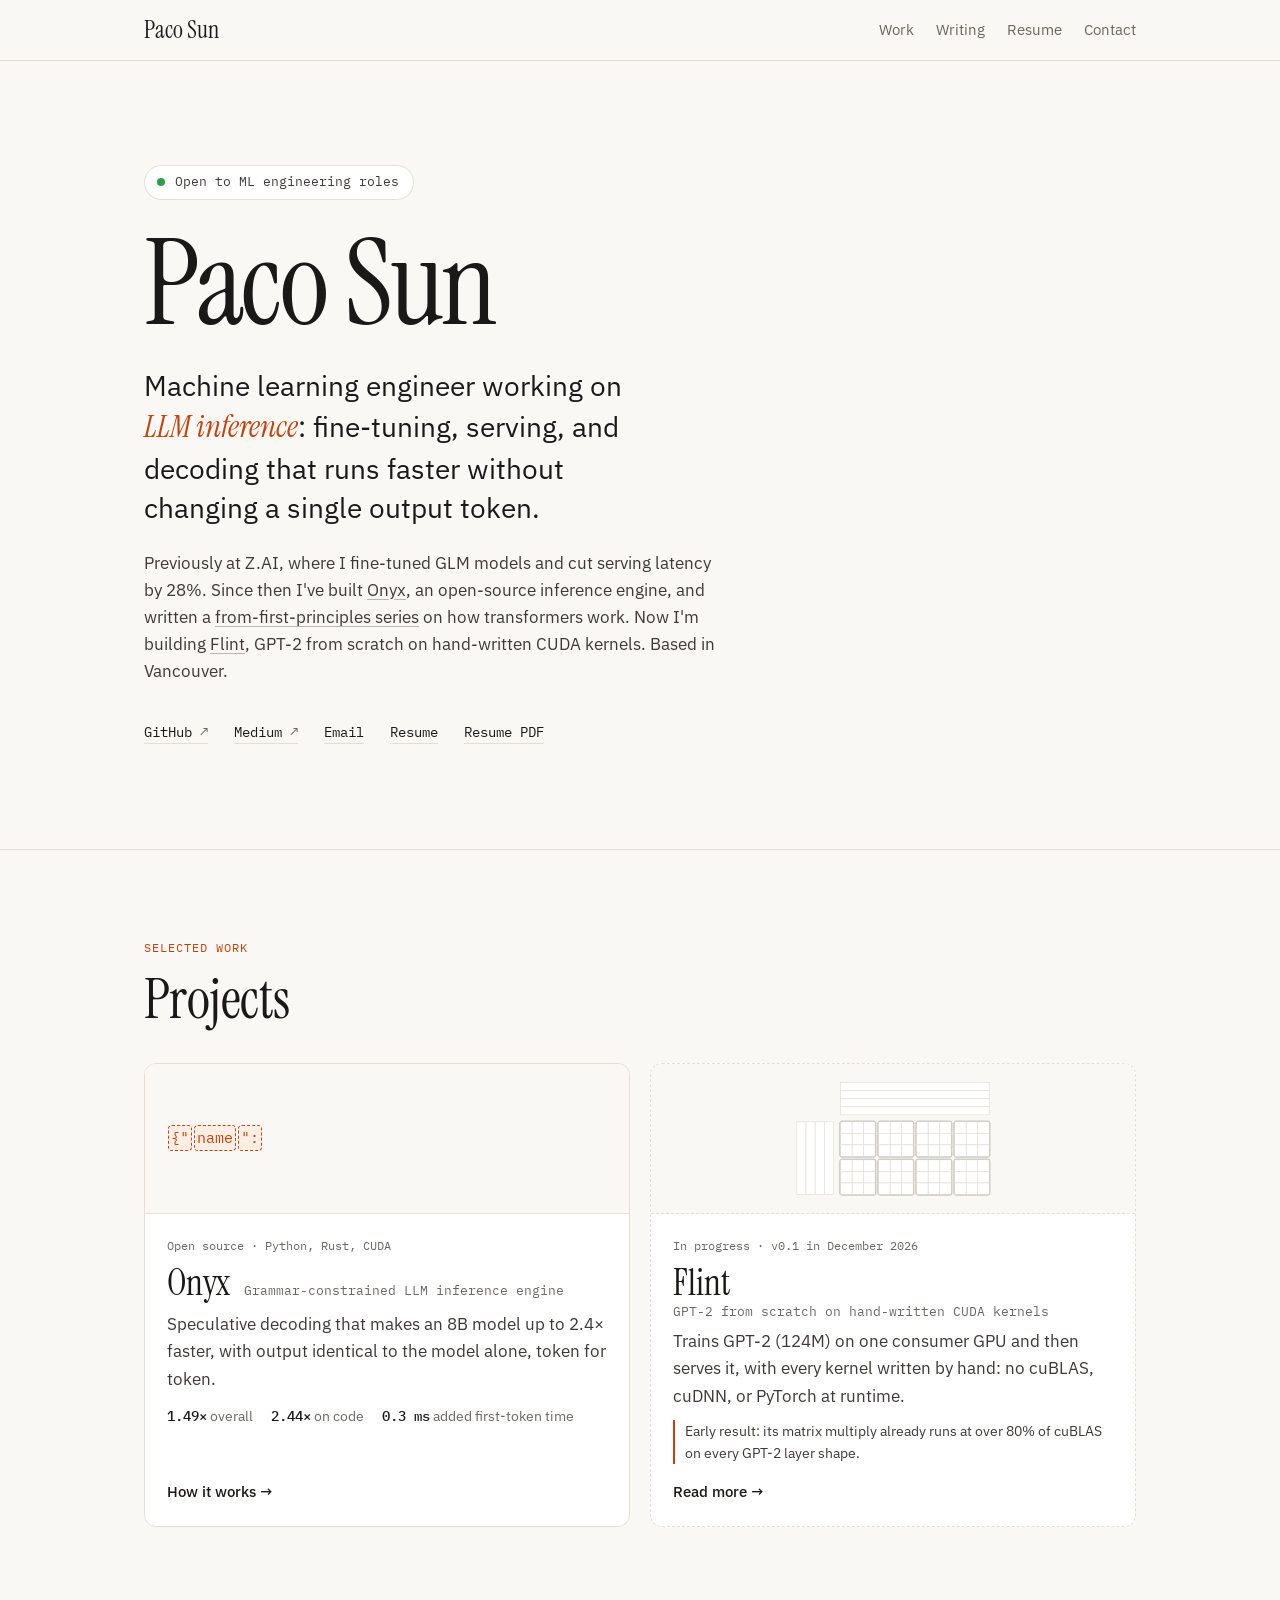
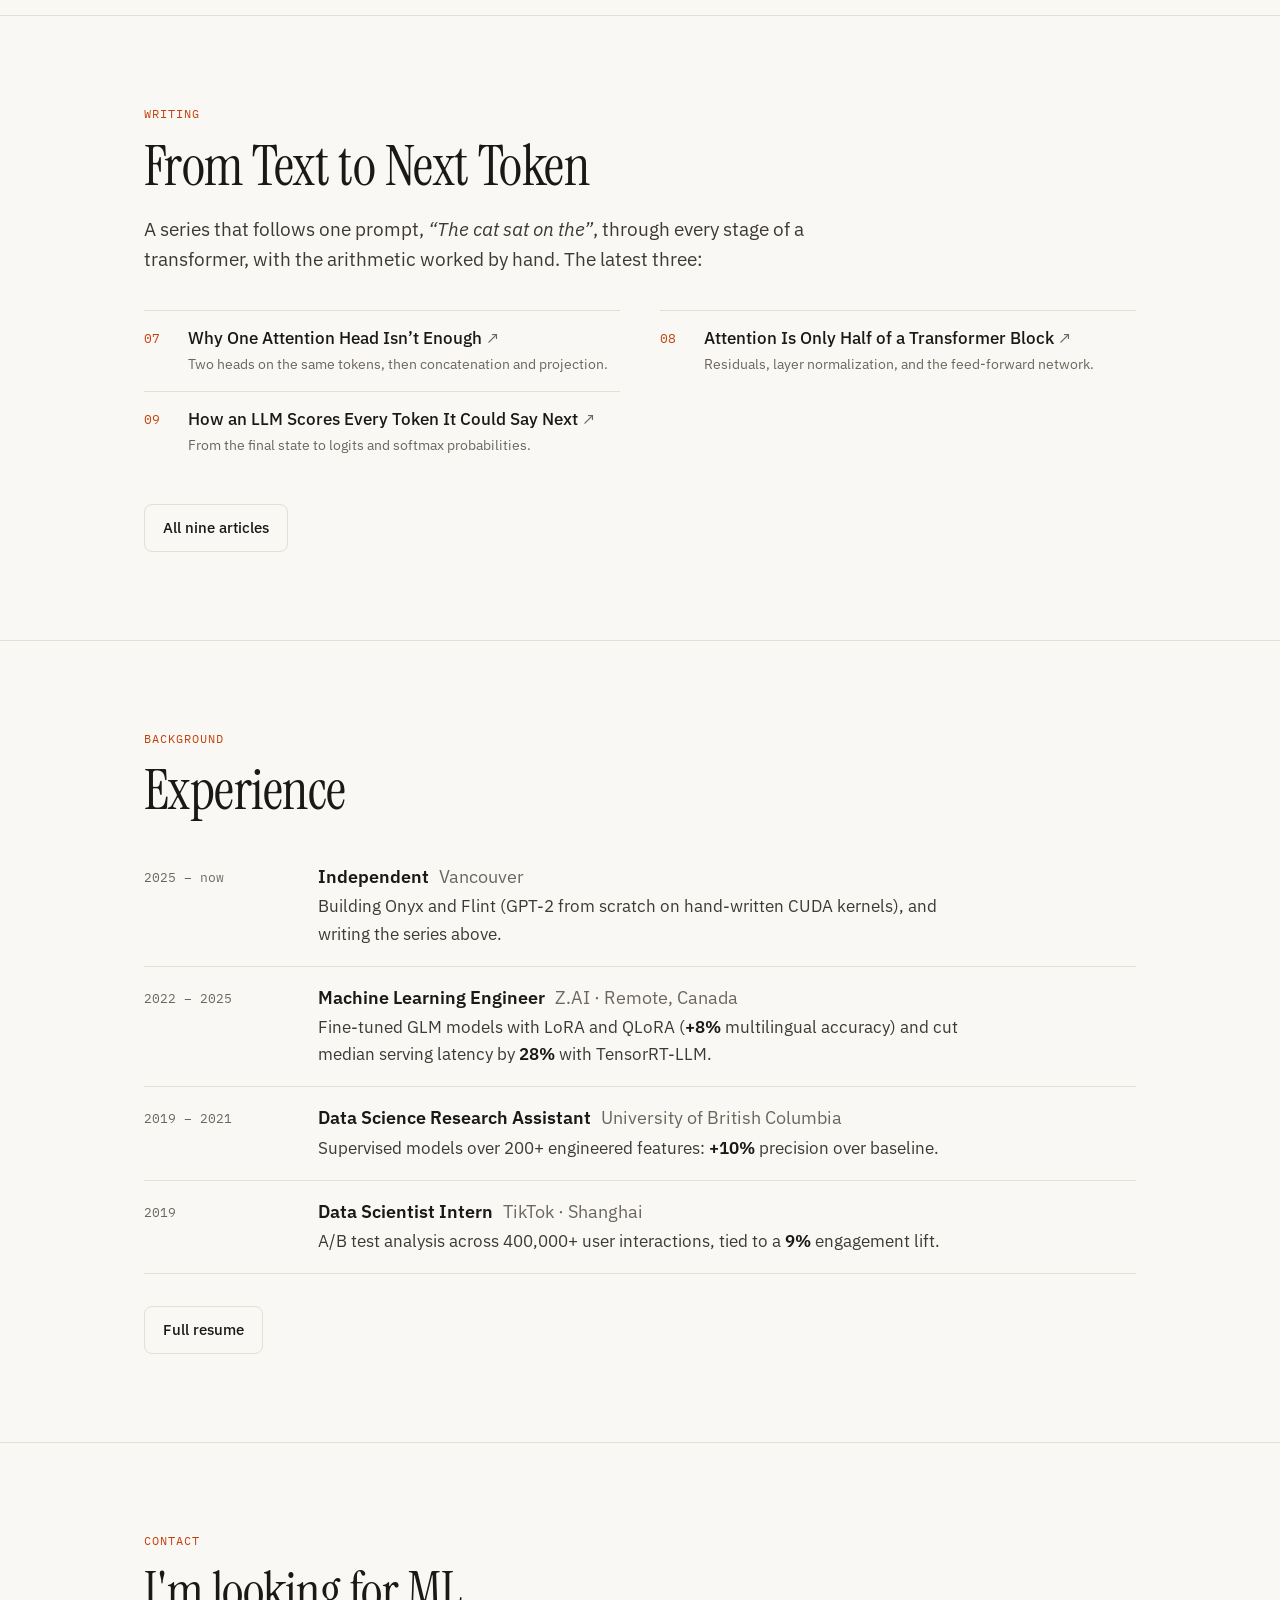
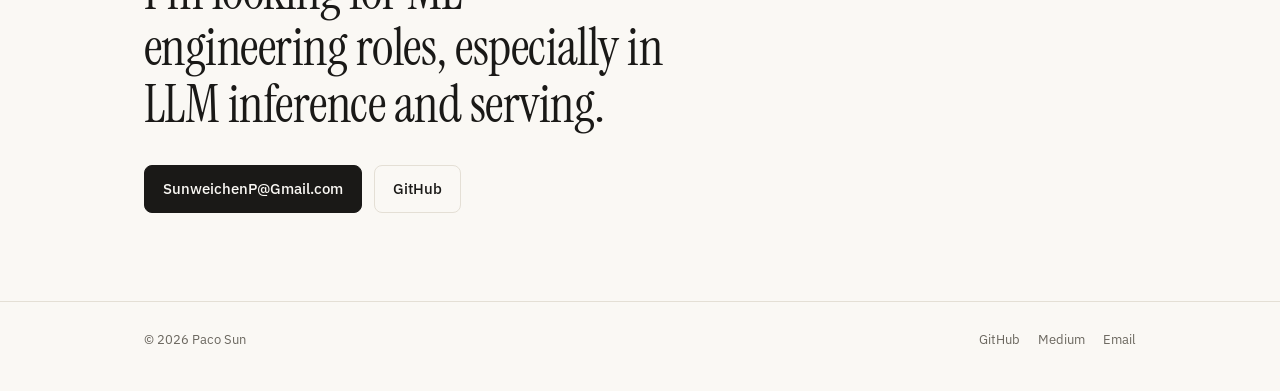
==== index.html @ c5df49a6 "Add GoatCounter page views and click events" ====
<!doctype html>
<html lang="en">
<head>
  <meta charset="utf-8">
  <meta name="viewport" content="width=device-width, initial-scale=1">
  <title>Paco Sun · ML Engineer, LLM Inference</title>
  <meta name="description" content="Paco Sun is a machine learning engineer in Vancouver working on LLM inference: fine-tuning, serving, and speculative decoding. Creator of Onyx.">
  <meta property="og:title" content="Paco Sun · ML Engineer, LLM Inference">
  <meta property="og:description" content="Paco Sun is a machine learning engineer in Vancouver working on LLM inference: fine-tuning, serving, and speculative decoding. Creator of Onyx.">
  <meta property="og:type" content="website">
  <link rel="icon" href="data:image/svg+xml,%3Csvg xmlns='http://www.w3.org/2000/svg' viewBox='0 0 32 32'%3E%3Crect width='32' height='32' rx='7' fill='%231a1917'/%3E%3Ctext x='16' y='22' font-family='Georgia,serif' font-size='18' fill='%23faf8f4' text-anchor='middle'%3EP%3C/text%3E%3Ccircle cx='24.5' cy='8' r='3' fill='%23e8590c'/%3E%3C/svg%3E">
  <link rel="preconnect" href="https://fonts.googleapis.com">
  <link rel="preconnect" href="https://fonts.gstatic.com" crossorigin>
  <link href="https://fonts.googleapis.com/css2?family=IBM+Plex+Mono:wght@400;500&family=IBM+Plex+Sans:ital,wght@0,400;0,500;0,600;1,400&family=Instrument+Serif:ital@0;1&display=swap" rel="stylesheet">
  <link rel="stylesheet" href="/styles.css">
  <script data-goatcounter="https://pacosun.goatcounter.com/count" async src="//gc.zgo.at/count.js"></script>
  <script src="/analytics.js" defer></script>
  <link rel="stylesheet" href="/flint/preview.css">
</head>
<body>
  <a class="skip" href="#main">Skip to content</a>

  <header class="site-header">
    <div class="wrap header-inner">
      <a class="brand" href="/">Paco Sun</a>
      <nav aria-label="Site">
        <a href="/#work">Work</a>
        <a href="/writing/">Writing</a>
        <a href="/resume/">Resume</a>
        <a href="/#contact">Contact</a>
      </nav>
    </div>
  </header>

  <main id="main">
    <!-- Intro -->
    <section class="hero wrap" id="top">
      <p class="status"><span class="dot" aria-hidden="true"></span>Open to ML engineering roles</p>
      <h1>Paco Sun</h1>
      <p class="lead">
        Machine learning engineer working on <em>LLM inference</em>: fine-tuning, serving,
        and decoding that runs faster without changing a single output token.
      </p>
      <p class="sub">
        Previously at Z.AI, where I fine-tuned GLM models and cut serving latency by 28%.
        Since then I've built <a href="/onyx/">Onyx</a>, an open-source inference engine,
        and written a <a href="/writing/">from-first-principles series</a> on how transformers work.
        Now I'm building <a href="/flint/">Flint</a>, GPT-2 from scratch on hand-written CUDA kernels.
        Based in Vancouver.
      </p>
      <ul class="links">
        <li><a href="https://github.com/bayareahomelander">GitHub</a></li>
        <li><a href="https://medium.com/@pacosun">Medium</a></li>
        <li><a href="mailto:SunweichenP@Gmail.com">Email</a></li>
        <li><a href="/resume/">Resume</a></li>
        <li><a href="/resume/Paco-Sun-Resume.pdf" download>Resume PDF</a></li>
      </ul>
    </section>

    <!-- Work. Always pair Flint with its subtitle; no repo link before v0.1. -->
    <section class="section" id="work" aria-labelledby="work-title">
      <div class="wrap">
        <p class="eyebrow">Selected work</p>
        <h2 id="work-title" class="section-title">Projects</h2>
        <div class="cards">
          <a class="card" href="/onyx/">
            <div class="card-preview" aria-hidden="true">
              <div class="demo-line mini" data-demo></div>
            </div>
            <div class="card-body">
              <p class="card-kicker">Open source · Python, Rust, CUDA</p>
              <h3>Onyx <span class="project-tag">Grammar-constrained LLM inference engine</span></h3>
              <p>Speculative decoding that makes an 8B model up to 2.4&times; faster, with output identical to the model alone, token for token.</p>
              <ul class="card-stats">
                <li><b>1.49&times;</b> overall</li>
                <li><b>2.44&times;</b> on code</li>
                <li><b>0.3 ms</b> added first-token time</li>
              </ul>
              <span class="card-more">How it works</span>
            </div>
          </a>
          <a class="card in-progress" href="/flint/">
            <div class="card-preview" aria-hidden="true">
              <div class="flint-preview" data-flint-preview></div>
            </div>
            <div class="card-body">
              <p class="card-kicker">In progress · v0.1 in December 2026</p>
              <h3>Flint <span class="project-tag">GPT-2 from scratch on hand-written CUDA kernels</span></h3>
              <p>Trains GPT-2 (124M) on one consumer GPU and then serves it, with every kernel written by hand: no cuBLAS, cuDNN, or PyTorch at runtime.</p>
              <p class="card-note">Early result: its matrix multiply already runs at over 80% of cuBLAS on every GPT-2 layer shape.</p>
              <span class="card-more">Read more</span>
            </div>
          </a>
        </div>
      </div>
    </section>

    <!-- Writing -->
    <section class="section" aria-labelledby="writing-title">
      <div class="wrap">
        <p class="eyebrow">Writing</p>
        <h2 id="writing-title" class="section-title">From Text to Next Token</h2>
        <p class="body-lg">
          A series that follows one prompt, <q>The cat sat on the</q>, through every stage of a
          transformer, with the arithmetic worked by hand. The latest three:
        </p>
        <ol class="articles latest" style="counter-reset: art 6">
          <li><a class="t" href="https://medium.com/@pacosun/why-are-there-multiple-attention-heads-dfc8e03cfeb0">Why One Attention Head Isn’t Enough</a><span class="d">Two heads on the same tokens, then concatenation and projection.</span></li>
          <li><a class="t" href="https://medium.com/@pacosun/what-happens-after-attention-087b733be468">Attention Is Only Half of a Transformer Block</a><span class="d">Residuals, layer normalization, and the feed-forward network.</span></li>
          <li><a class="t" href="https://medium.com/@pacosun/how-does-the-model-turn-its-final-state-into-words-e1f06dba1417">How an LLM Scores Every Token It Could Say Next</a><span class="d">From the final state to logits and softmax probabilities.</span></li>
        </ol>
        <p class="cta-row">
          <a class="btn ghost" href="/writing/">All nine articles</a>
        </p>
      </div>
    </section>

    <!-- Experience -->
    <section class="section" aria-labelledby="exp-title">
      <div class="wrap">
        <p class="eyebrow">Background</p>
        <h2 id="exp-title" class="section-title">Experience</h2>
        <ol class="roles compact">
          <li class="role">
            <div class="when">2025 – now</div>
            <div class="what">
              <h3>Independent <span class="at">Vancouver</span></h3>
              <p>Building Onyx and Flint (GPT-2 from scratch on hand-written CUDA kernels), and writing the series above.</p>
            </div>
          </li>
          <li class="role">
            <div class="when">2022 – 2025</div>
            <div class="what">
              <h3>Machine Learning Engineer <span class="at">Z.AI · Remote, Canada</span></h3>
              <p>Fine-tuned GLM models with LoRA and QLoRA (<b>+8%</b> multilingual accuracy) and cut median serving latency by <b>28%</b> with TensorRT-LLM.</p>
            </div>
          </li>
          <li class="role">
            <div class="when">2019 – 2021</div>
            <div class="what">
              <h3>Data Science Research Assistant <span class="at">University of British Columbia</span></h3>
              <p>Supervised models over 200+ engineered features: <b>+10%</b> precision over baseline.</p>
            </div>
          </li>
          <li class="role">
            <div class="when">2019</div>
            <div class="what">
              <h3>Data Scientist Intern <span class="at">TikTok · Shanghai</span></h3>
              <p>A/B test analysis across 400,000+ user interactions, tied to a <b>9%</b> engagement lift.</p>
            </div>
          </li>
        </ol>
        <p class="cta-row">
          <a class="btn ghost" href="/resume/">Full resume</a>
        </p>
      </div>
    </section>

    <!-- Contact -->
    <section class="section contact" id="contact" aria-labelledby="contact-title">
      <div class="wrap">
        <p class="eyebrow">Contact</p>
        <h2 id="contact-title" class="contact-title">I'm looking for ML engineering roles, especially in LLM inference and serving.</h2>
        <p class="cta-row">
          <a class="btn" href="mailto:SunweichenP@Gmail.com">SunweichenP@Gmail.com</a>
          <a class="btn ghost" href="https://github.com/bayareahomelander">GitHub</a>
        </p>
      </div>
    </section>
  </main>

  <footer class="site-footer">
    <div class="wrap">
      <span>&copy; 2026 Paco Sun</span>
      <span class="foot-links"><a href="https://github.com/bayareahomelander">GitHub</a><a href="https://medium.com/@pacosun">Medium</a><a href="mailto:SunweichenP@Gmail.com">Email</a></span>
    </div>
  </footer>
  <script src="/script.js" defer></script>
  <script src="/flint/preview.js" defer></script>
</body>
</html>
---- styles.css ----
/* ---------- Tokens ---------- */
:root {
  --bg: #faf8f4;
  --surface: #ffffff;
  --ink: #1a1917;
  --ink-2: #3d3a35;
  --muted: #6b675f;
  --line: #e4dfd5;
  --accent: #c2410c;
  --accent-soft: #fdeee4;
  --flash: #e7f3ea;
  --good: #2f9e44;
  --bar-base: #ddd6c9;
  --bar: #6f6858;
  --ink-soft: #f1ede5;

  --serif: "Instrument Serif", Georgia, "Times New Roman", serif;
  --sans: "IBM Plex Sans", system-ui, -apple-system, "Segoe UI", sans-serif;
  --mono: "IBM Plex Mono", ui-monospace, "Cascadia Mono", Consolas, monospace;

  --wrap: 1040px;
  --gutter: 24px;
  --radius: 12px;
  color-scheme: light;
}

@media (prefers-color-scheme: dark) {
  :root {
    --bg: #131210;
    --surface: #1b1a17;
    --ink: #ece8e1;
    --ink-2: #cdc8bf;
    --muted: #9a958b;
    --line: #2d2b27;
    --accent: #ff8a4c;
    --accent-soft: #3a2116;
    --flash: #1d3324;
    --good: #51cf66;
    --bar-base: #3a3732;
    --bar: #a59d8e;
    --ink-soft: #25231f;
    color-scheme: dark;
  }
}

/* Cross-page transitions: a quick crossfade with the header held in place. */
@view-transition { navigation: auto; }
.site-header { view-transition-name: site-header; }
@media (prefers-reduced-motion: reduce) { @view-transition { navigation: none; } }

/* ---------- Base ---------- */
*, *::before, *::after { box-sizing: border-box; }

html { -webkit-text-size-adjust: 100%; scroll-behavior: smooth; }
@media (prefers-reduced-motion: reduce) { html { scroll-behavior: auto; } }

body {
  margin: 0;
  background: var(--bg);
  color: var(--ink);
  font-family: var(--sans);
  font-size: 17px;
  line-height: 1.6;
  -webkit-font-smoothing: antialiased;
  text-rendering: optimizeLegibility;
}

a { color: inherit; text-decoration-color: color-mix(in srgb, currentColor 35%, transparent); text-underline-offset: 3px; }
a:hover { text-decoration-color: currentColor; }
:focus-visible { outline: 2px solid var(--accent); outline-offset: 3px; border-radius: 4px; }

h1, h2, h3 { margin: 0; font-weight: 400; }
p { margin: 0; }
b, strong { font-weight: 600; }
.nw { white-space: nowrap; }

.wrap { max-width: var(--wrap); margin: 0 auto; padding: 0 var(--gutter); }

.sr-only {
  position: absolute; width: 1px; height: 1px; padding: 0; margin: -1px;
  overflow: hidden; clip: rect(0 0 0 0); white-space: nowrap; border: 0;
}

.skip { position: absolute; left: -9999px; top: 8px; background: var(--ink); color: var(--bg); padding: 8px 12px; border-radius: 6px; z-index: 10; }
.skip:focus { left: 8px; }

/* ---------- Header ---------- */
.site-header { border-bottom: 1px solid var(--line); }
.header-inner {
  display: flex; align-items: center; justify-content: space-between;
  flex-wrap: wrap; gap: 8px 24px;
  padding-top: 18px; padding-bottom: 18px;
}
.brand { font-family: var(--serif); font-size: 1.5rem; line-height: 1; text-decoration: none; }
.site-header nav { display: flex; gap: 22px; flex-wrap: wrap; }
.site-header nav a { color: var(--muted); text-decoration: none; font-size: 0.9375rem; }
.site-header nav a:hover { color: var(--ink); }
.site-header nav a[aria-current] { color: var(--ink); text-decoration: underline; text-decoration-color: var(--accent); text-underline-offset: 6px; }

/* ---------- Shared bits ---------- */
.eyebrow {
  font-family: var(--mono); font-size: 0.75rem; letter-spacing: 0.08em; text-transform: uppercase;
  color: var(--accent); margin-bottom: 14px;
}
.section { padding: 88px 0; border-top: 1px solid var(--line); }
.section.tight { padding: 56px 0; }
.section-title, .project-head h2, .next h2 {
  font-family: var(--serif); font-size: clamp(2.5rem, 6vw, 3.5rem); line-height: 1;
  letter-spacing: -0.01em;
}
.body-lg { font-size: 1.1875rem; line-height: 1.6; color: var(--ink-2); max-width: 64ch; margin-top: 20px; }

.btn {
  display: inline-flex; align-items: center; gap: 8px;
  background: var(--ink); color: var(--bg);
  padding: 11px 18px; border-radius: 8px; border: 1px solid var(--ink);
  font-size: 0.9375rem; font-weight: 500; text-decoration: none;
  transition: transform 0.15s ease, background 0.15s ease;
}
.btn:hover { transform: translateY(-1px); }
.btn.ghost { background: transparent; color: var(--ink); border-color: var(--line); }
.btn.ghost:hover { border-color: var(--ink); }
.cta-row { display: flex; flex-wrap: wrap; gap: 12px; margin-top: 32px; }

.panel { background: var(--surface); border: 1px solid var(--line); border-radius: var(--radius); padding: 22px; margin: 0; }
.panel-top { display: flex; justify-content: space-between; align-items: baseline; gap: 12px; flex-wrap: wrap; margin-bottom: 16px; }
.panel-title { font-family: var(--mono); font-size: 0.75rem; letter-spacing: 0.04em; text-transform: uppercase; color: var(--muted); }

/* ---------- Hero ---------- */
.hero { padding-top: 104px; padding-bottom: 104px; }
.status {
  display: inline-flex; align-items: center; gap: 10px;
  font-family: var(--mono); font-size: 0.8125rem; color: var(--ink-2);
  border: 1px solid var(--line); background: var(--surface); border-radius: 999px; padding: 6px 14px 6px 12px;
  margin-bottom: 28px;
}
.dot { width: 8px; height: 8px; border-radius: 50%; background: var(--good); position: relative; }
.dot::after {
  content: ""; position: absolute; inset: -4px; border-radius: 50%; border: 2px solid var(--good);
  opacity: 0; animation: ping 2.4s ease-out infinite;
}
@keyframes ping { 0% { transform: scale(0.6); opacity: 0.6; } 80%, 100% { transform: scale(1.6); opacity: 0; } }

.hero h1 {
  font-family: var(--serif); font-size: clamp(3.75rem, 11vw, 7.5rem); line-height: 0.92; letter-spacing: -0.02em;
}
.lead {
  font-size: clamp(1.375rem, 2.6vw, 1.75rem); line-height: 1.4; max-width: 30ch; margin-top: 28px; color: var(--ink);
}
.lead em { font-family: var(--serif); font-style: italic; font-size: 1.12em; color: var(--accent); }
.sub { max-width: 58ch; margin-top: 22px; color: var(--ink-2); }
.links { list-style: none; padding: 0; margin: 32px 0 0; display: flex; flex-wrap: wrap; gap: 10px 26px; }
.links a { font-family: var(--mono); font-size: 0.875rem; text-decoration: none; border-bottom: 1px solid var(--line); padding-bottom: 2px; }
.links a:hover { border-color: var(--ink); }
.links a::after { content: " ↗"; color: var(--muted); }
.links a[href^="mailto"]::after, .links a[href^="/"]::after { content: ""; }

/* ---------- Subpages ---------- */
.page-head { padding: 56px 0 88px; }
.crumb { display: inline-block; font-family: var(--mono); font-size: 0.8125rem; color: var(--muted); text-decoration: none; margin-bottom: 28px; }
.crumb::before { content: "\2190\00a0"; }
.crumb:hover { color: var(--ink); }
.project-head h1, h1.section-title, .next h1 {
  font-family: var(--serif); font-size: clamp(3rem, 8vw, 4.5rem); line-height: 1; letter-spacing: -0.01em;
}

/* ---------- Home: project cards ---------- */
.cards { display: grid; grid-template-columns: 1fr 1fr; gap: 20px; margin-top: 36px; }
.card {
  display: flex; flex-direction: column; color: inherit; text-decoration: none;
  background: var(--surface); border: 1px solid var(--line); border-radius: var(--radius); overflow: hidden;
  transition: border-color 0.2s ease, transform 0.2s ease;
}
.card:hover { border-color: var(--ink); transform: translateY(-2px); }
.card.in-progress { border-style: dashed; }
.card-preview {
  height: 150px; display: flex; align-items: center; padding: 0 22px; overflow: hidden;
  background: var(--bg); border-bottom: 1px solid var(--line);
}
.card.in-progress .card-preview { border-bottom-style: dashed; }
.demo-line.mini { min-height: 0; width: 100%; padding: 0; border: 0; background: none; font-size: 0.9375rem; }
.flint-preview { width: calc(100% + 44px); height: 100%; margin: 0 -22px; padding: 14px 0; }
.card-body { flex: 1; display: flex; flex-direction: column; gap: 10px; padding: 22px; }
.card-kicker { font-family: var(--mono); font-size: 0.75rem; color: var(--muted); }
.card h3 { display: flex; flex-wrap: wrap; align-items: baseline; gap: 4px 14px; font-family: var(--serif); font-size: 2.25rem; line-height: 1; }
.card h3 .project-tag { font-size: 0.8125rem; }
.card-body > p:not(.card-kicker):not(.card-note) { color: var(--ink-2); }
.card-stats { list-style: none; padding: 0; margin: 2px 0 0; display: flex; flex-wrap: wrap; gap: 6px 18px; font-size: 0.875rem; color: var(--muted); }
.card-stats b { font-family: var(--mono); font-weight: 500; color: var(--ink); }
.card-note { font-size: 0.875rem; color: var(--ink-2); border-left: 2px solid var(--accent); padding-left: 10px; }
.card-more { margin-top: auto; padding-top: 6px; font-size: 0.9375rem; font-weight: 500; }
.card-more::after { content: "\00a0\2192"; display: inline-block; transition: transform 0.2s ease; }
.card:hover .card-more::after { transform: translateX(4px); }

/* ---------- Onyx ---------- */
.project-head { display: flex; align-items: baseline; flex-wrap: wrap; gap: 6px 20px; }
.project-tag { font-family: var(--mono); font-size: 0.875rem; color: var(--muted); }

.stats {
  list-style: none; padding: 0; margin: 40px 0 0;
  display: grid; grid-template-columns: repeat(4, 1fr); gap: 0;
  border-top: 1px solid var(--line); border-bottom: 1px solid var(--line);
}
.stats li { padding: 22px 20px 22px 0; display: flex; flex-direction: column; gap: 6px; }
.stats li + li { padding-left: 20px; border-left: 1px solid var(--line); }
.stats strong { font-family: var(--serif); font-weight: 400; font-size: 2.75rem; line-height: 1; letter-spacing: -0.01em; }
.stats span { font-size: 0.875rem; color: var(--muted); line-height: 1.45; }


/* Speculative decoding demo */
.phase { font-family: var(--mono); font-size: 0.75rem; color: var(--accent); min-height: 1.2em; }
.demo-line {
  font-family: var(--mono); font-size: 1rem; line-height: 1.5;
  min-height: 5.4em; padding: 14px; border-radius: 8px;
  background: var(--bg); border: 1px solid var(--line);
  word-break: break-all;
  transition: opacity 0.4s ease;
}
/* Committed tokens sit flush so the output reads as text; pending ones get a box. */
.tok {
  display: inline-block; white-space: pre; padding: 0.05em 0; margin: 0.15em 0;
  border-radius: 4px; border: 1px solid transparent; border-left-width: 0; border-right-width: 0;
  transition: background-color 0.35s ease, color 0.35s ease, border-color 0.35s ease, opacity 0.35s ease;
}
.tok.draft, .tok.ok, .tok.rejected, .tok.target { padding: 0.05em 0.15em; margin: 0.15em 0.05em; }
.tok.draft { color: var(--accent); background: var(--accent-soft); border: 1px dashed var(--accent); }
.tok.ok { background: var(--flash); }
.tok.rejected { color: var(--muted); border: 1px dashed var(--line); text-decoration: line-through; text-decoration-color: var(--accent); }
.tok.target { background: var(--ink-soft); border-bottom: 2px solid var(--ink); border-radius: 4px 4px 0 0; }
.tok.gone { opacity: 0; }

.demo-count { display: flex; flex-wrap: wrap; gap: 8px 28px; margin: 16px 0 0; }
.demo-count div { display: flex; flex-direction: column; }
.demo-count dt { font-family: var(--mono); font-size: 0.6875rem; letter-spacing: 0.04em; text-transform: uppercase; color: var(--muted); }
.demo-count dd { margin: 0; font-family: var(--mono); font-size: 1.125rem; font-variant-numeric: tabular-nums; }

.legend { list-style: none; padding: 14px 0 0; margin: 16px 0 0; border-top: 1px solid var(--line); display: flex; flex-wrap: wrap; gap: 8px 18px; font-size: 0.8125rem; color: var(--muted); }
.legend li { display: flex; align-items: center; gap: 8px; }
.legend .tok { font-family: var(--mono); font-size: 0.75rem; margin: 0; }

figcaption { font-size: 0.8125rem; color: var(--muted); line-height: 1.55; margin-top: 14px; }

/* Bar chart */
.bars { width: 100%; border-collapse: collapse; font-size: 0.875rem; }
.bars thead th { font-family: var(--mono); font-size: 0.6875rem; letter-spacing: 0.04em; text-transform: uppercase; color: var(--muted); font-weight: 400; text-align: left; padding: 0 0 8px; }
.bars thead th.n { text-align: right; padding-right: 14px; }
.bars tbody th { text-align: left; font-weight: 400; color: var(--ink-2); padding: 5px 12px 5px 0; width: 42%; line-height: 1.3; }
.bars td.n { font-family: var(--mono); font-size: 0.8125rem; color: var(--muted); text-align: right; padding: 5px 14px 5px 0; width: 3.5em; font-variant-numeric: tabular-nums; }
.bars td:last-child { padding: 5px 0; }
.bars .cell { display: flex; align-items: center; gap: 8px; }
.bars .bar {
  /* 0 -> 1.0x is the target alone; 1.0x -> v is the gain from speculation. Scale tops out at 2.6x. */
  display: block; height: 16px; flex: none;
  width: calc((100% - 3.5rem) * var(--v) / 2.6);
  border-radius: 0 4px 4px 0;
  background: linear-gradient(to right,
    var(--bar-base) 0 calc(100% / var(--v) - 1px),
    var(--surface) 0 calc(100% / var(--v) + 1px),
    var(--bar) 0);
}
.bars .val { font-family: var(--mono); font-size: 0.8125rem; font-variant-numeric: tabular-nums; color: var(--ink); }
.bars tbody tr:hover th { color: var(--ink); }
.bars tbody tr:hover .bar { filter: brightness(0.92); }
.bars tr.total th, .bars tr.total td { border-top: 1px solid var(--line); padding-top: 10px; }
.bars tr.total th { color: var(--ink); font-weight: 600; }
.bars tr.total .bar {
  background: linear-gradient(to right,
    var(--bar-base) 0 calc(100% / var(--v) - 1px),
    var(--surface) 0 calc(100% / var(--v) + 1px),
    var(--accent) 0);
}
.bars tr.total .val { font-weight: 600; }

.chart-key { list-style: none; padding: 14px 0 0; margin: 14px 0 0; border-top: 1px solid var(--line); display: flex; flex-wrap: wrap; gap: 8px 18px; font-size: 0.8125rem; color: var(--muted); }
.chart-key li { display: flex; align-items: center; gap: 8px; }
.swatch { width: 14px; height: 10px; border-radius: 2px; display: inline-block; }
.swatch.base { background: var(--bar-base); }
.swatch.gain { background: var(--bar); }

/* How it works */
.how { margin-top: 56px; max-width: 760px; }
.how h3 { font-family: var(--serif); font-size: 1.875rem; line-height: 1.1; }
.how ul { list-style: none; padding: 0; margin: 20px 0 0; display: grid; gap: 18px; }
.how li { padding-left: 22px; position: relative; color: var(--ink-2); }
.how li::before { content: ""; position: absolute; left: 0; top: 0.72em; width: 8px; height: 2px; background: var(--accent); }
.how li strong { color: var(--ink); display: block; font-weight: 600; }
.stack { display: flex; flex-wrap: wrap; gap: 8px; margin-top: 28px; }
.stack span { font-family: var(--mono); font-size: 0.75rem; color: var(--ink-2); border: 1px solid var(--line); border-radius: 999px; padding: 3px 10px; }

/* ---------- Flint ---------- */
.next { border: 1px dashed var(--line); border-radius: var(--radius); padding: 36px; }
.next.is-page { border: 0; border-radius: 0; padding: 0; }
.next.is-page h1 { font-size: clamp(3rem, 8vw, 4.5rem); }
.next h1, .next h2 { display: flex; flex-wrap: wrap; align-items: baseline; gap: 6px 20px; font-size: clamp(2.25rem, 5vw, 3rem); }
.next .body-lg { margin-top: 16px; }
.next-why { margin-top: 14px; color: var(--ink-2); max-width: 70ch; }
.early {
  margin-top: 22px; padding: 12px 16px; max-width: 70ch;
  border-left: 2px solid var(--accent); background: var(--accent-soft); border-radius: 0 8px 8px 0;
}
.flint-grid { display: grid; grid-template-columns: 1.5fr 1fr; gap: 48px; margin-top: 40px; }
.flint-grid .how { margin-top: 0; }
.flint-grid h3 { font-family: var(--serif); font-size: 1.625rem; line-height: 1.1; }
.roadmap { list-style: none; padding: 0; margin: 20px 0 0; display: grid; gap: 16px; }
.roadmap li { display: grid; grid-template-columns: 80px 1fr; gap: 12px; color: var(--ink-2); }
.roadmap .when { padding-top: 3px; }
.roadmap b { color: var(--ink); }
.next .note { margin-top: 18px; font-size: 0.875rem; color: var(--muted); }

/* ---------- Experience ---------- */
.roles { list-style: none; padding: 0; margin: 28px 0 0; }
.role { display: grid; grid-template-columns: 150px 1fr; gap: 24px; padding: 28px 0; border-bottom: 1px solid var(--line); }
.role:first-child { padding-top: 12px; }
.when { font-family: var(--mono); font-size: 0.8125rem; color: var(--muted); padding-top: 4px; font-variant-numeric: tabular-nums; }
.what h3 { font-size: 1.125rem; font-weight: 600; line-height: 1.4; }
.what .at { font-weight: 400; color: var(--muted); margin-left: 6px; }
.what p { margin-top: 8px; color: var(--ink-2); max-width: 64ch; }
.what ul { margin: 10px 0 0; padding-left: 18px; color: var(--ink-2); display: grid; gap: 6px; max-width: 70ch; }
.what li::marker { color: var(--muted); }
.what b { color: var(--ink); }
.roles.compact .role { padding: 18px 0; }
.roles.compact .what p { margin-top: 4px; }

.background { margin-top: 40px; }
.skills { margin: 0; display: grid; }
.skills div { display: grid; grid-template-columns: 150px 1fr; gap: 24px; padding: 12px 0; border-bottom: 1px solid var(--line); }
.skills div:last-child { border-bottom: 0; }
.skills dt { font-family: var(--mono); font-size: 0.75rem; letter-spacing: 0.04em; text-transform: uppercase; color: var(--muted); padding-top: 3px; }
.skills dd { margin: 0; color: var(--ink-2); }

/* ---------- Writing ---------- */
.articles { list-style: none; counter-reset: art; padding: 0; margin: 36px 0 0; display: grid; grid-template-columns: 1fr 1fr; gap: 0 40px; }
.articles li {
  counter-increment: art; position: relative; padding: 16px 0 16px 44px; border-top: 1px solid var(--line);
  display: flex; flex-direction: column; gap: 3px;
}
.articles li::before {
  content: counter(art, decimal-leading-zero); position: absolute; left: 0; top: 18px;
  font-family: var(--mono); font-size: 0.8125rem; color: var(--accent);
}
.articles .t { font-weight: 500; line-height: 1.4; text-decoration: none; }
.articles a.t:hover { text-decoration: underline; text-decoration-color: var(--accent); }
.articles a.t::after { content: "\00a0↗"; color: var(--muted); font-weight: 400; }
.articles .d { font-size: 0.875rem; color: var(--muted); line-height: 1.5; }
q { quotes: "\201C" "\201D"; font-style: italic; }

/* ---------- Contact ---------- */
.contact-title { font-family: var(--serif); font-size: clamp(2rem, 5vw, 3.25rem); line-height: 1.08; max-width: 22ch; letter-spacing: -0.01em; }

/* ---------- Footer ---------- */
.site-footer { border-top: 1px solid var(--line); padding: 28px 0 40px; font-size: 0.8125rem; color: var(--muted); }
.site-footer .wrap { display: flex; justify-content: space-between; flex-wrap: wrap; gap: 8px 24px; }
.foot-links { display: flex; gap: 18px; }
.foot-links a { text-decoration: none; }
.foot-links a:hover { color: var(--ink); }

/* ---------- Responsive ---------- */
@media (max-width: 900px) {
  .stats { grid-template-columns: 1fr 1fr; }
  .stats li:nth-child(3) { padding-left: 0; border-left: 0; }
  .stats li:nth-child(n+3) { border-top: 1px solid var(--line); }
  .articles { grid-template-columns: 1fr; }
  .flint-grid { grid-template-columns: 1fr; gap: 32px; }
  .cards { grid-template-columns: 1fr; }
}

@media (max-width: 640px) {
  :root { --gutter: 16px; }
  body { font-size: 16px; }
  .hero { padding-top: 56px; padding-bottom: 64px; }
  .page-head { padding: 36px 0 60px; }
  .card-preview { height: 120px; padding: 0 16px; }
  .flint-preview { width: calc(100% + 32px); margin: 0 -16px; }
  .card-body { padding: 18px 16px; }
  .section { padding: 60px 0; }
  .section.tight { padding: 40px 0; }
  .stats strong { font-size: 2.25rem; }
  .stats li { padding-right: 12px; }
  .stats li + li { padding-left: 12px; }
  .stats li:nth-child(3) { padding-left: 0; }
  .panel { padding: 16px; }
  .next { padding: 22px 18px; }
  .roadmap li { grid-template-columns: 1fr; gap: 2px; }
  .role, .skills div { grid-template-columns: 1fr; gap: 6px; }
  .what .at { display: block; margin-left: 0; }
  .bars tbody th { width: 46%; font-size: 0.8125rem; }
  .bars .n { display: none; }
  .site-header nav { gap: 16px; }
  .site-header nav a { font-size: 0.875rem; }
}

@media (prefers-reduced-motion: reduce) {
  .dot::after { animation: none; }
  .tok, .btn { transition: none; }
}
---- flint/preview.css ----
/* Home-card preview: a tiled matrix filling in K-step by K-step. Tokens only. */
.fp { display: block; width: 100%; height: 100%; }
.fp .t { fill: var(--surface); stroke: var(--muted); stroke-opacity: 0.6; stroke-width: 0.8; }
.fp .c { fill: var(--accent); fill-opacity: 0; stroke: var(--line); stroke-width: 0.5; transition: fill-opacity 0.9s ease var(--d, 0s); }
.fp .s { fill: var(--surface); stroke: var(--line); stroke-width: 0.6; transition: fill 0.6s ease, stroke 0.6s ease; }
.fp .s.done { fill: var(--bar-base); }
.fp .s.cur { fill: var(--accent-soft); stroke: var(--accent); }
.fp[data-k="1"] .c { fill-opacity: 0.1; }
.fp[data-k="2"] .c { fill-opacity: 0.2; }
.fp[data-k="3"] .c { fill-opacity: 0.3; }
.fp[data-k="4"] .c { fill-opacity: 0.42; }
@media (prefers-reduced-motion: reduce) {
  .fp .c, .fp .s { transition: none; }
}
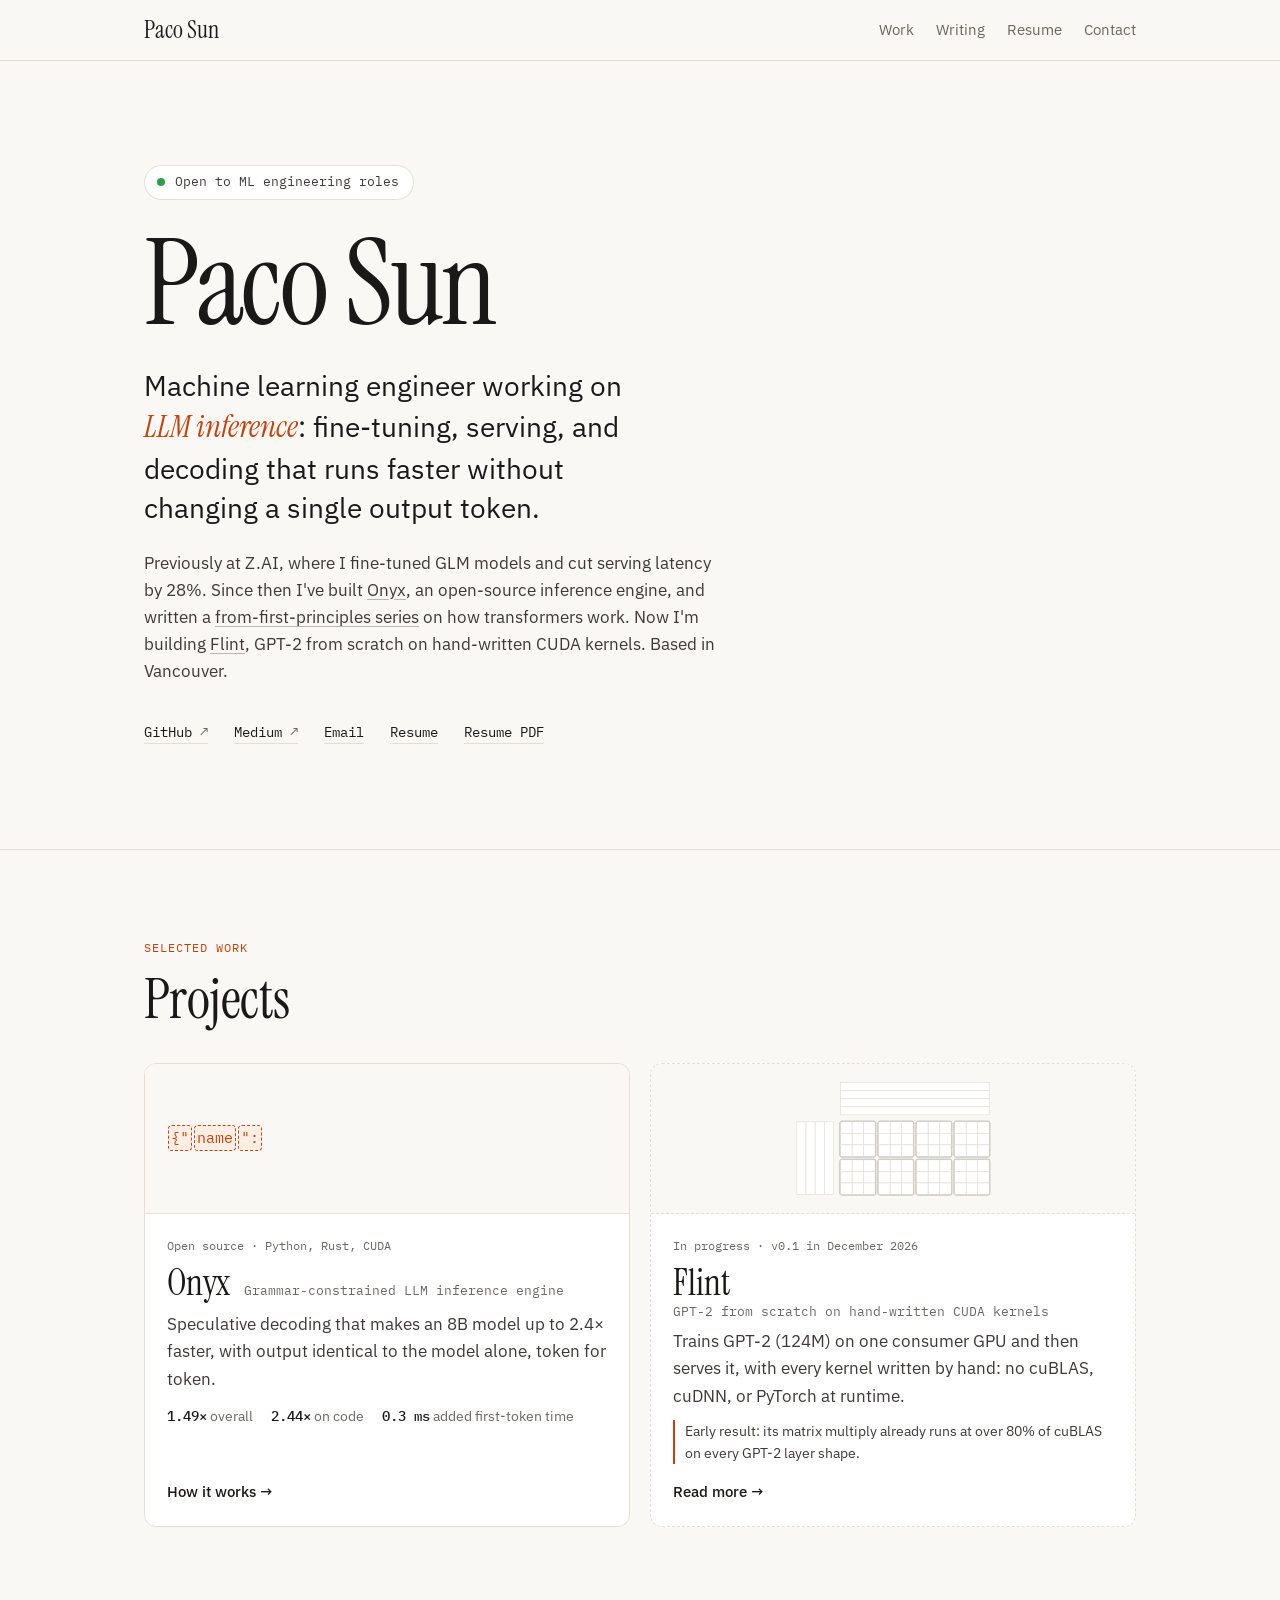
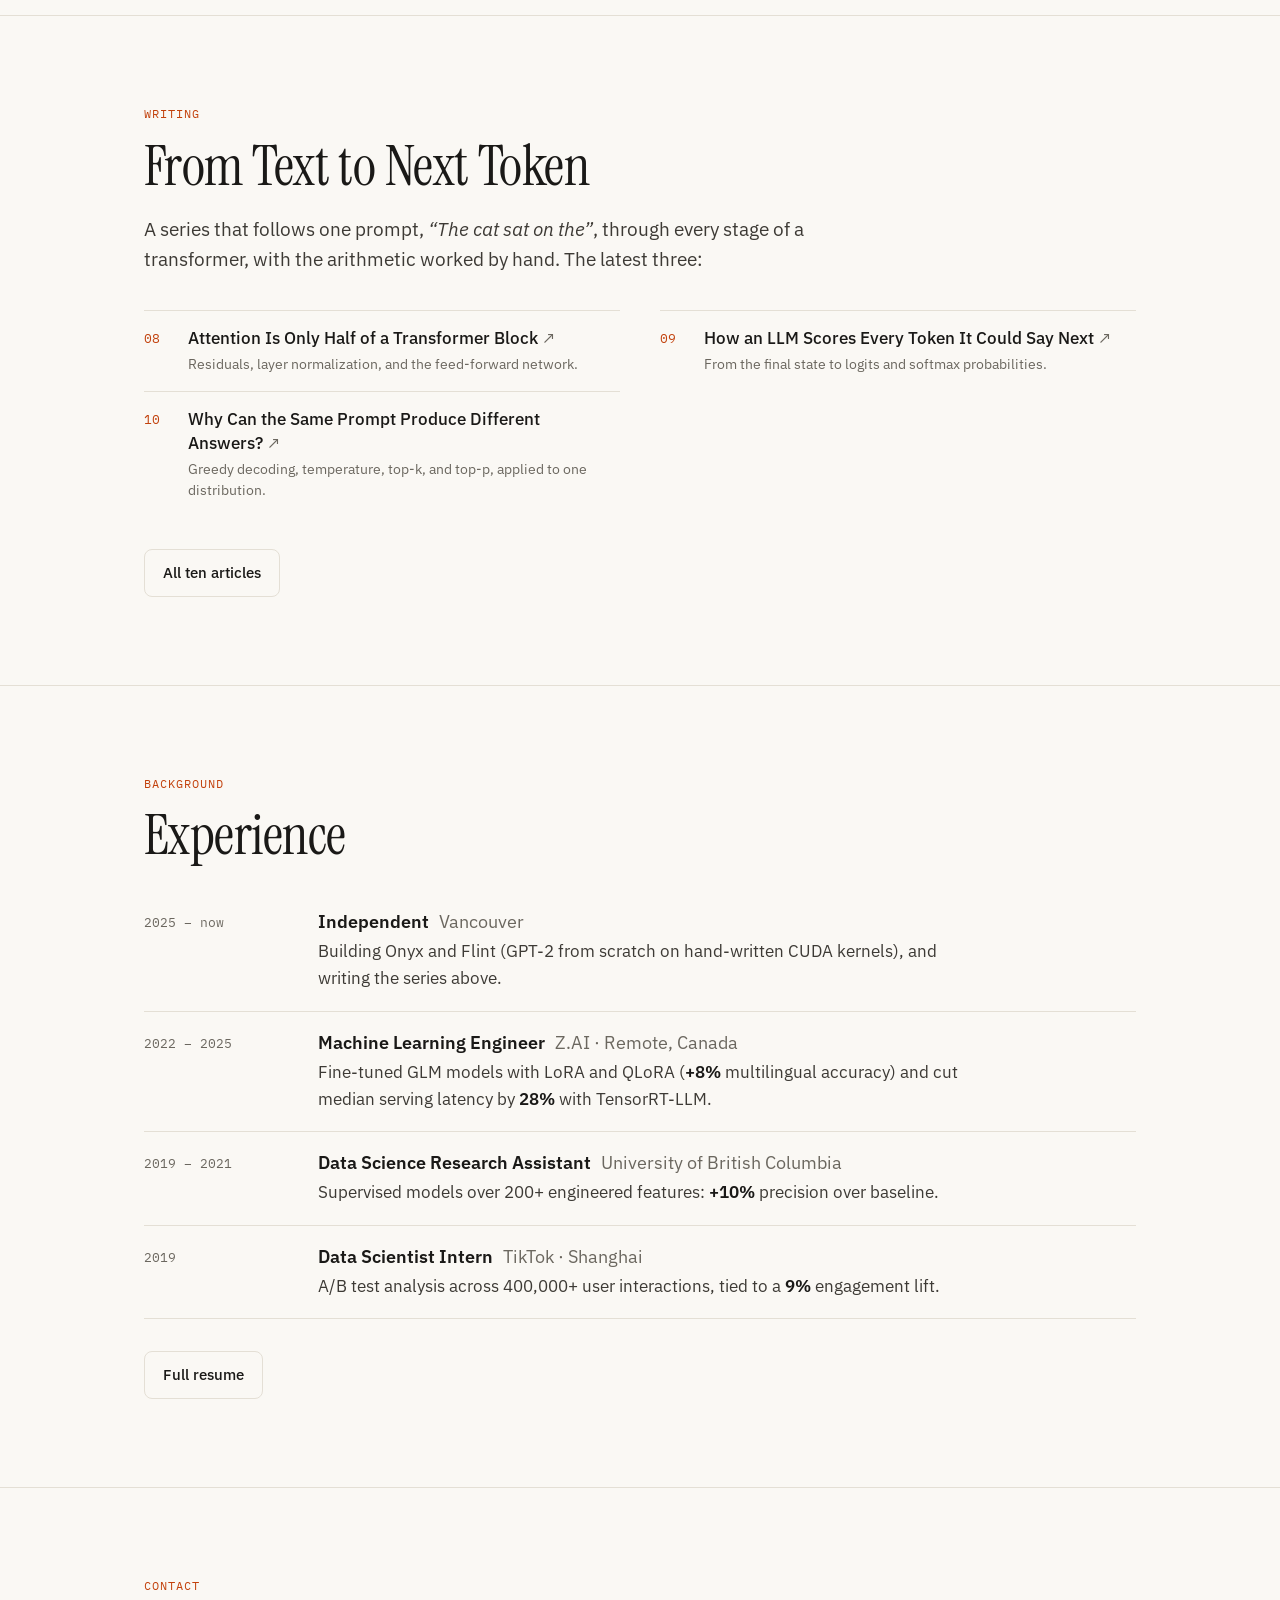
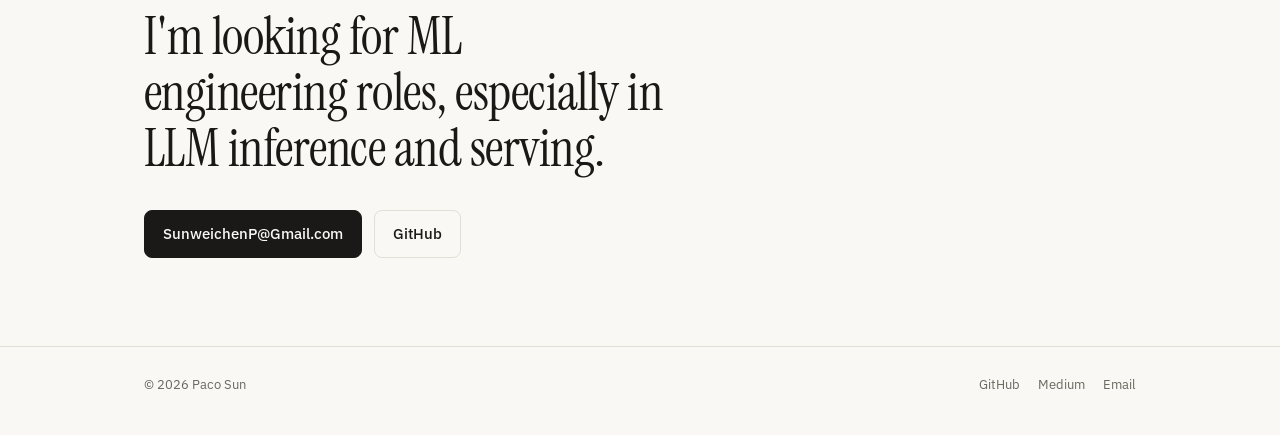
==== commit 47f75813: "Add article 10: Why Can the Same Prompt Produce Different Answers?" ====
--- a/index.html
+++ b/index.html
@@ -104,13 +104,13 @@
           A series that follows one prompt, <q>The cat sat on the</q>, through every stage of a
           transformer, with the arithmetic worked by hand. The latest three:
         </p>
-        <ol class="articles latest" style="counter-reset: art 6">
-          <li><a class="t" href="https://medium.com/@pacosun/why-are-there-multiple-attention-heads-dfc8e03cfeb0">Why One Attention Head Isn’t Enough</a><span class="d">Two heads on the same tokens, then concatenation and projection.</span></li>
+        <ol class="articles latest" style="counter-reset: art 7">
           <li><a class="t" href="https://medium.com/@pacosun/what-happens-after-attention-087b733be468">Attention Is Only Half of a Transformer Block</a><span class="d">Residuals, layer normalization, and the feed-forward network.</span></li>
           <li><a class="t" href="https://medium.com/@pacosun/how-does-the-model-turn-its-final-state-into-words-e1f06dba1417">How an LLM Scores Every Token It Could Say Next</a><span class="d">From the final state to logits and softmax probabilities.</span></li>
+          <li><a class="t" href="https://medium.com/@pacosun/why-can-the-same-prompt-produce-different-answers-3d35af5d63f4">Why Can the Same Prompt Produce Different Answers?</a><span class="d">Greedy decoding, temperature, top-k, and top-p, applied to one distribution.</span></li>
         </ol>
         <p class="cta-row">
-          <a class="btn ghost" href="/writing/">All nine articles</a>
+          <a class="btn ghost" href="/writing/">All ten articles</a>
         </p>
       </div>
     </section>
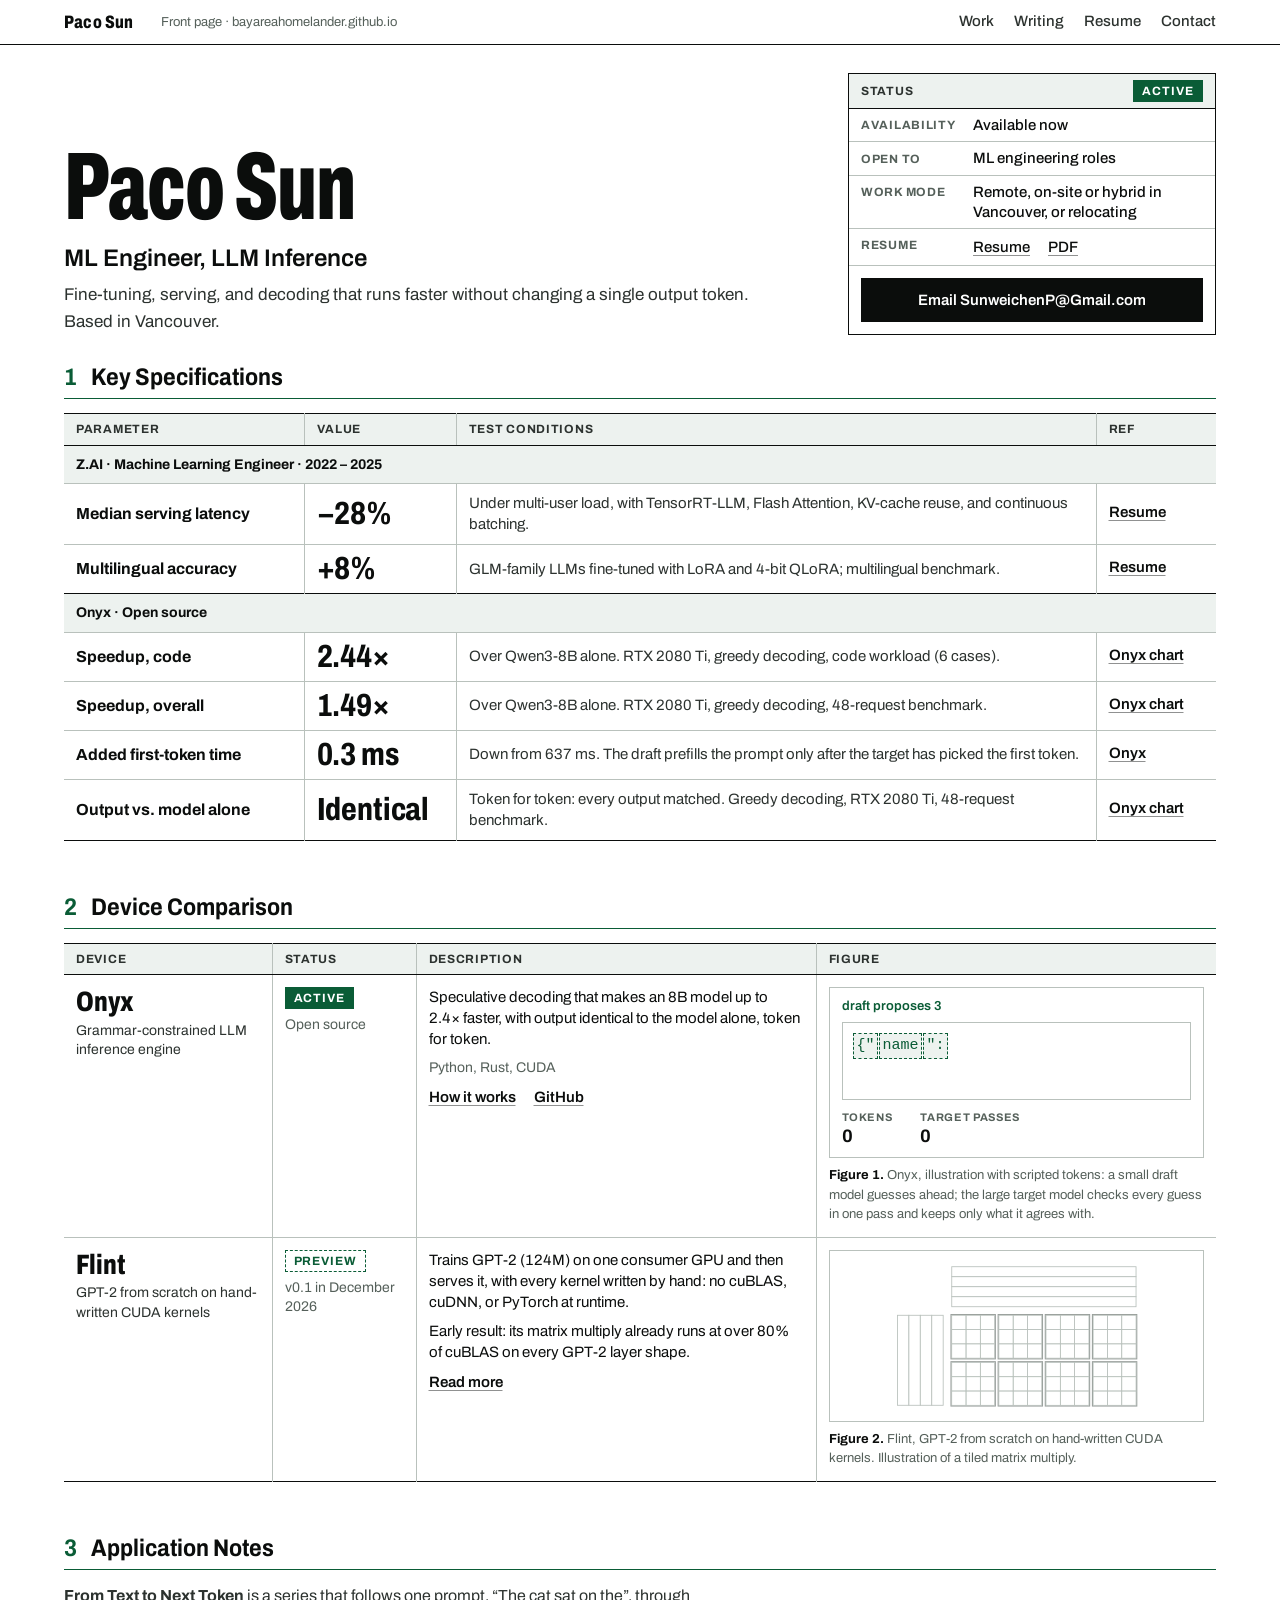
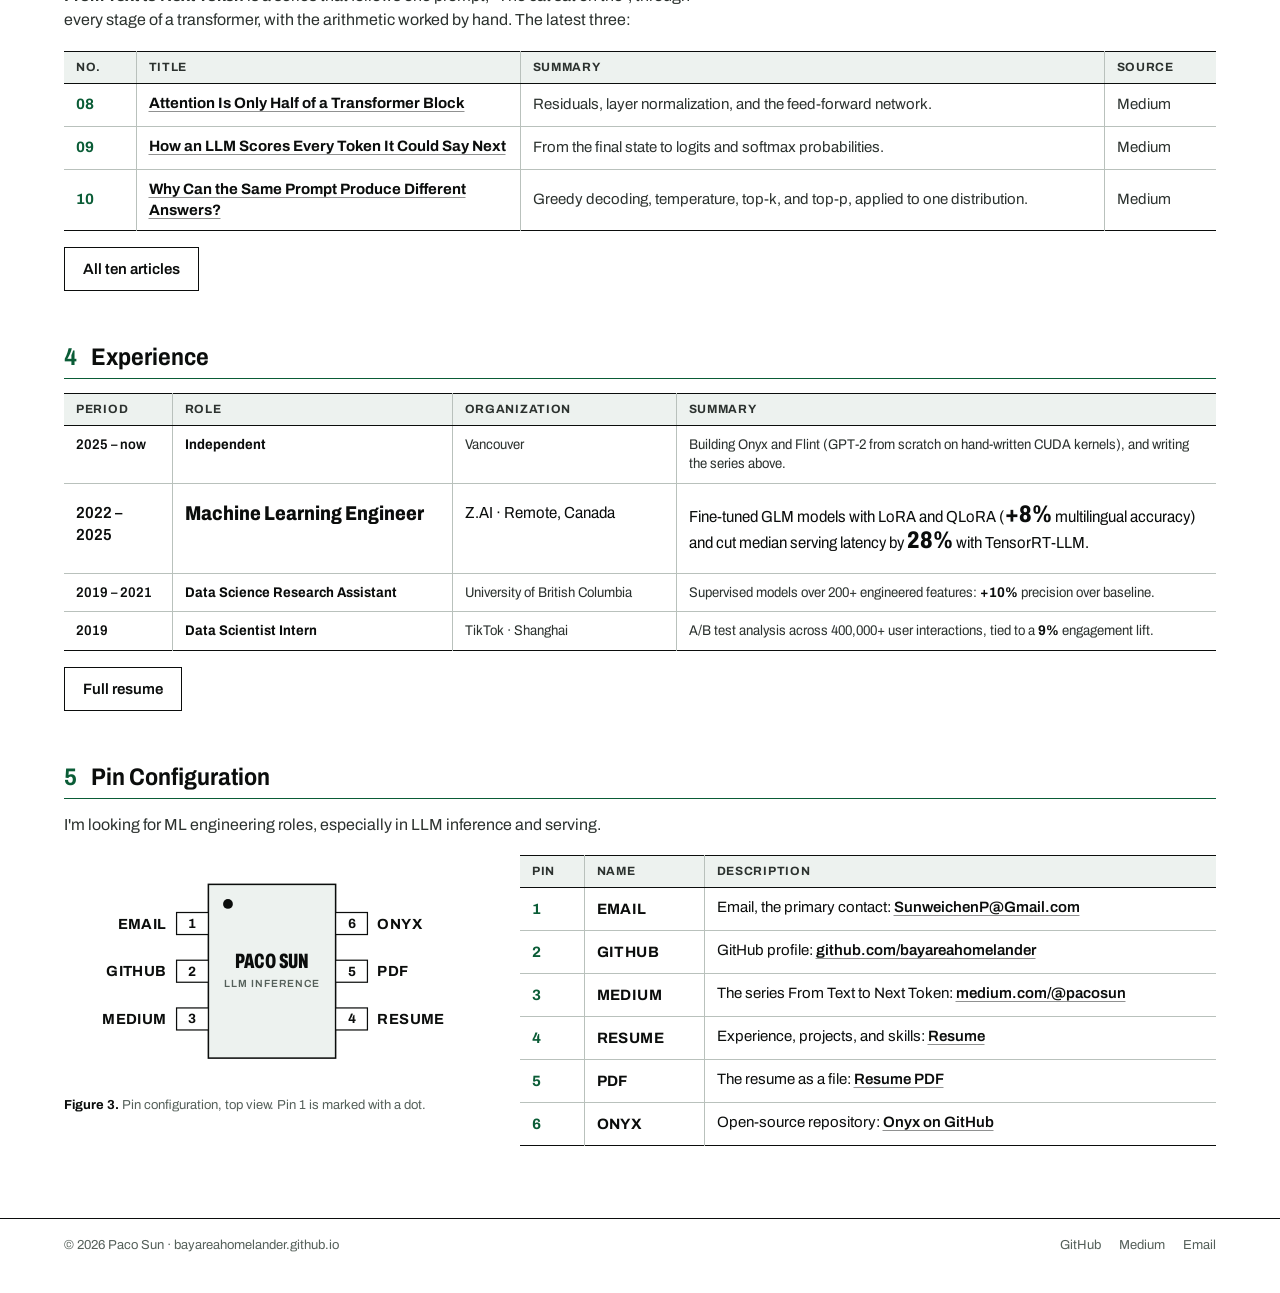
==== commit 3c042bc4: "Redesign the site as a semiconductor datasheet Replace the cream/serif/orange look with a datasheet " ====
--- a/index.html
+++ b/index.html
@@ -8,21 +8,29 @@
   <meta property="og:title" content="Paco Sun · ML Engineer, LLM Inference">
   <meta property="og:description" content="Paco Sun is a machine learning engineer in Vancouver working on LLM inference: fine-tuning, serving, and speculative decoding. Creator of Onyx.">
   <meta property="og:type" content="website">
-  <link rel="icon" href="data:image/svg+xml,%3Csvg xmlns='http://www.w3.org/2000/svg' viewBox='0 0 32 32'%3E%3Crect width='32' height='32' rx='7' fill='%231a1917'/%3E%3Ctext x='16' y='22' font-family='Georgia,serif' font-size='18' fill='%23faf8f4' text-anchor='middle'%3EP%3C/text%3E%3Ccircle cx='24.5' cy='8' r='3' fill='%23e8590c'/%3E%3C/svg%3E">
+  <meta property="og:image" content="https://bayareahomelander.github.io/og/home.png?v=3">
+  <meta property="og:image:width" content="2400">
+  <meta property="og:image:height" content="1254">
+  <meta property="og:image:alt" content="Paco Sun, ML engineer focused on LLM inference">
+  <meta property="og:url" content="https://bayareahomelander.github.io/">
+  <meta name="twitter:card" content="summary_large_image">
+  <link rel="icon" href="data:image/svg+xml,%3Csvg xmlns='http://www.w3.org/2000/svg' viewBox='0 0 32 32'%3E%3Crect width='32' height='32' fill='%230a5c36'/%3E%3Ctext x='16' y='24' font-family='Arial,sans-serif' font-weight='700' font-size='22' fill='%23ffffff' text-anchor='middle'%3EP%3C/text%3E%3Ccircle cx='5.5' cy='5.5' r='2.5' fill='%23ffffff'/%3E%3C/svg%3E">
   <link rel="preconnect" href="https://fonts.googleapis.com">
   <link rel="preconnect" href="https://fonts.gstatic.com" crossorigin>
-  <link href="https://fonts.googleapis.com/css2?family=IBM+Plex+Mono:wght@400;500&family=IBM+Plex+Sans:ital,wght@0,400;0,500;0,600;1,400&family=Instrument+Serif:ital@0;1&display=swap" rel="stylesheet">
-  <link rel="stylesheet" href="/styles.css">
+  <link href="https://fonts.googleapis.com/css2?family=Archivo:wdth,wght@62..125,100..900&display=swap" rel="stylesheet">
+  <link rel="stylesheet" href="/site.css">
   <script data-goatcounter="https://pacosun.goatcounter.com/count" async src="//gc.zgo.at/count.js"></script>
   <script src="/analytics.js" defer></script>
   <link rel="stylesheet" href="/flint/preview.css">
+  <link rel="stylesheet" href="/home.css">
 </head>
 <body>
   <a class="skip" href="#main">Skip to content</a>
 
-  <header class="site-header">
-    <div class="wrap header-inner">
-      <a class="brand" href="/">Paco Sun</a>
+  <header class="strip">
+    <div class="wrap strip-in">
+      <a class="wordmark" href="/">Paco Sun</a>
+      <p class="docline">Front page · bayareahomelander.github.io</p>
       <nav aria-label="Site">
         <a href="/#work">Work</a>
         <a href="/writing/">Writing</a>
@@ -33,149 +41,281 @@
   </header>
 
   <main id="main">
-    <!-- Intro -->
-    <section class="hero wrap" id="top">
-      <p class="status"><span class="dot" aria-hidden="true"></span>Open to ML engineering roles</p>
-      <h1>Paco Sun</h1>
-      <p class="lead">
-        Machine learning engineer working on <em>LLM inference</em>: fine-tuning, serving,
-        and decoding that runs faster without changing a single output token.
-      </p>
-      <p class="sub">
-        Previously at Z.AI, where I fine-tuned GLM models and cut serving latency by 28%.
-        Since then I've built <a href="/onyx/">Onyx</a>, an open-source inference engine,
-        and written a <a href="/writing/">from-first-principles series</a> on how transformers work.
-        Now I'm building <a href="/flint/">Flint</a>, GPT-2 from scratch on hand-written CUDA kernels.
-        Based in Vancouver.
-      </p>
-      <ul class="links">
-        <li><a href="https://github.com/bayareahomelander">GitHub</a></li>
-        <li><a href="https://medium.com/@pacosun">Medium</a></li>
-        <li><a href="mailto:SunweichenP@Gmail.com">Email</a></li>
-        <li><a href="/resume/">Resume</a></li>
-        <li><a href="/resume/Paco-Sun-Resume.pdf" download>Resume PDF</a></li>
-      </ul>
-    </section>
-
-    <!-- Work. Always pair Flint with its subtitle; no repo link before v0.1. -->
-    <section class="section" id="work" aria-labelledby="work-title">
-      <div class="wrap">
-        <p class="eyebrow">Selected work</p>
-        <h2 id="work-title" class="section-title">Projects</h2>
-        <div class="cards">
-          <a class="card" href="/onyx/">
-            <div class="card-preview" aria-hidden="true">
-              <div class="demo-line mini" data-demo></div>
-            </div>
-            <div class="card-body">
-              <p class="card-kicker">Open source · Python, Rust, CUDA</p>
-              <h3>Onyx <span class="project-tag">Grammar-constrained LLM inference engine</span></h3>
+    <!-- Title block and status box -->
+    <section class="wrap front" id="top" aria-labelledby="top-title">
+      <div class="title">
+        <h1 id="top-title">Paco Sun</h1>
+        <p class="role">ML Engineer, LLM Inference</p>
+        <p class="desc">Fine-tuning, serving, and decoding that runs faster without changing a single output token. Based in Vancouver.</p>
+      </div>
+
+      <aside class="status-box" aria-labelledby="status-title">
+        <h2 class="box-head" id="status-title"><span>Status</span> <span class="badge badge-active">Active</span></h2>
+        <dl class="box-list">
+          <div><dt>Availability</dt><dd>Available now</dd></div>
+          <div><dt>Open to</dt><dd>ML engineering roles</dd></div>
+          <div><dt>Work mode</dt><dd>Remote, on-site or hybrid in Vancouver, or relocating</dd></div>
+          <div><dt>Resume</dt><dd class="pair"><a href="/resume/">Resume</a><a href="/resume/Paco-Sun-Resume.pdf" download aria-label="Download resume PDF">PDF</a></dd></div>
+        </dl>
+        <div class="box-act">
+          <a class="btn" href="mailto:SunweichenP@Gmail.com">Email SunweichenP@Gmail.com</a>
+        </div>
+      </aside>
+    </section>
+
+    <!-- 1 Key Specifications -->
+    <section class="wrap sec first" aria-labelledby="specs-title">
+      <h2 class="sec-head" id="specs-title"><span class="num">1</span> Key Specifications</h2>
+      <table class="ds specs">
+        <colgroup><col class="c-param"><col class="c-value"><col><col class="c-ref"></colgroup>
+        <thead>
+          <tr><th scope="col">Parameter</th><th scope="col">Value</th><th scope="col">Test conditions</th><th scope="col">Ref</th></tr>
+        </thead>
+        <tbody>
+          <tr><th scope="colgroup" colspan="4">Z.AI · Machine Learning Engineer · 2022 – 2025</th></tr>
+          <tr>
+            <th scope="row">Median serving latency</th>
+            <td class="val" data-label="Value">&minus;28%</td>
+            <td data-label="Conditions">Under multi-user load, with TensorRT-LLM, Flash Attention, KV-cache reuse, and continuous batching.</td>
+            <td data-label="Ref"><a href="/resume/#r-exp">Resume</a></td>
+          </tr>
+          <tr>
+            <th scope="row">Multilingual accuracy</th>
+            <td class="val" data-label="Value">+8%</td>
+            <td data-label="Conditions">GLM-family LLMs fine-tuned with LoRA and 4-bit QLoRA; multilingual benchmark.</td>
+            <td data-label="Ref"><a href="/resume/#r-exp">Resume</a></td>
+          </tr>
+        </tbody>
+        <tbody>
+          <tr><th scope="colgroup" colspan="4">Onyx · Open source</th></tr>
+          <tr>
+            <th scope="row">Speedup, code</th>
+            <td class="val" data-label="Value">2.44&times;</td>
+            <td data-label="Conditions">Over Qwen3-8B alone. RTX 2080 Ti, greedy decoding, code workload (6 cases).</td>
+            <td data-label="Ref"><a href="/onyx/#chart-cap">Onyx chart</a></td>
+          </tr>
+          <tr>
+            <th scope="row">Speedup, overall</th>
+            <td class="val" data-label="Value">1.49&times;</td>
+            <td data-label="Conditions">Over Qwen3-8B alone. RTX 2080 Ti, greedy decoding, 48-request benchmark.</td>
+            <td data-label="Ref"><a href="/onyx/#chart-cap">Onyx chart</a></td>
+          </tr>
+          <tr>
+            <th scope="row">Added first-token time</th>
+            <td class="val" data-label="Value">0.3 ms</td>
+            <td data-label="Conditions">Down from 637 ms. The draft prefills the prompt only after the target has picked the first token.</td>
+            <td data-label="Ref"><a href="/onyx/">Onyx</a></td>
+          </tr>
+          <tr>
+            <th scope="row">Output vs. model alone</th>
+            <td class="val" data-label="Value">Identical</td>
+            <td data-label="Conditions">Token for token: every output matched. Greedy decoding, RTX 2080 Ti, 48-request benchmark.</td>
+            <td data-label="Ref"><a href="/onyx/#chart-cap">Onyx chart</a></td>
+          </tr>
+        </tbody>
+      </table>
+    </section>
+
+    <!-- 2 Device Comparison -->
+    <section class="wrap sec" id="work" aria-labelledby="work-title">
+      <h2 class="sec-head" id="work-title"><span class="num">2</span> Device Comparison</h2>
+      <table class="ds dev">
+        <colgroup><col class="c-dev"><col class="c-status"><col><col class="c-fig"></colgroup>
+        <thead>
+          <tr><th scope="col">Device</th><th scope="col">Status</th><th scope="col">Description</th><th scope="col">Figure</th></tr>
+        </thead>
+        <tbody>
+          <tr>
+            <th scope="row" id="dev-onyx"><span class="dev-name">Onyx</span><span class="dev-sub">Grammar-constrained LLM inference engine</span></th>
+            <td data-label="Status"><span class="badge badge-active">Active</span><span class="dev-note">Open source</span></td>
+            <td data-label="Description">
               <p>Speculative decoding that makes an 8B model up to 2.4&times; faster, with output identical to the model alone, token for token.</p>
-              <ul class="card-stats">
-                <li><b>1.49&times;</b> overall</li>
-                <li><b>2.44&times;</b> on code</li>
-                <li><b>0.3 ms</b> added first-token time</li>
-              </ul>
-              <span class="card-more">How it works</span>
-            </div>
-          </a>
-          <a class="card in-progress" href="/flint/">
-            <div class="card-preview" aria-hidden="true">
-              <div class="flint-preview" data-flint-preview></div>
-            </div>
-            <div class="card-body">
-              <p class="card-kicker">In progress · v0.1 in December 2026</p>
-              <h3>Flint <span class="project-tag">GPT-2 from scratch on hand-written CUDA kernels</span></h3>
+              <p class="dev-note">Python, Rust, CUDA</p>
+              <p class="dev-links"><a href="/onyx/" aria-describedby="dev-onyx">How it works</a><a href="https://github.com/bayareahomelander/Onyx">GitHub</a></p>
+            </td>
+            <td class="fig-cell">
+              <figure aria-labelledby="fig1-cap">
+                <div class="fig-box" data-demo-root aria-hidden="true">
+                  <p class="phase" data-phase>&nbsp;</p>
+                  <div class="demo-line" data-demo></div>
+                  <dl class="demo-count">
+                    <div><dt>Tokens</dt><dd data-tokens>0</dd></div>
+                    <div><dt>Target passes</dt><dd data-passes>0</dd></div>
+                  </dl>
+                </div>
+                <figcaption class="fig-cap" id="fig1-cap"><b>Figure 1.</b> Onyx, illustration with scripted tokens: a small draft model guesses ahead; the large target model checks every guess in one pass and keeps only what it agrees with.</figcaption>
+              </figure>
+            </td>
+          </tr>
+          <tr>
+            <th scope="row" id="dev-flint"><span class="dev-name">Flint</span><span class="dev-sub">GPT-2 from scratch on hand-written CUDA kernels</span></th>
+            <td data-label="Status"><span class="badge badge-preview">Preview</span><span class="dev-note">v0.1 in December 2026</span></td>
+            <td data-label="Description">
               <p>Trains GPT-2 (124M) on one consumer GPU and then serves it, with every kernel written by hand: no cuBLAS, cuDNN, or PyTorch at runtime.</p>
-              <p class="card-note">Early result: its matrix multiply already runs at over 80% of cuBLAS on every GPT-2 layer shape.</p>
-              <span class="card-more">Read more</span>
-            </div>
-          </a>
-        </div>
+              <p>Early result: its matrix multiply already runs at over 80% of cuBLAS on every GPT-2 layer shape.</p>
+              <p class="dev-links"><a href="/flint/" aria-describedby="dev-flint">Read more</a></p>
+            </td>
+            <td class="fig-cell">
+              <figure aria-labelledby="fig2-cap">
+                <div class="fig-box" aria-hidden="true"><div class="flint-preview" data-flint-preview></div></div>
+                <figcaption class="fig-cap" id="fig2-cap"><b>Figure 2.</b> Flint, GPT-2 from scratch on hand-written CUDA kernels. Illustration of a tiled matrix multiply.</figcaption>
+              </figure>
+            </td>
+          </tr>
+        </tbody>
+      </table>
+    </section>
+
+    <!-- 3 Application Notes -->
+    <section class="wrap sec" aria-labelledby="notes-title">
+      <h2 class="sec-head" id="notes-title"><span class="num">3</span> Application Notes</h2>
+      <p class="sec-lede"><b>From Text to Next Token</b> is a series that follows one prompt, <q>The cat sat on the</q>, through every stage of a transformer, with the arithmetic worked by hand. The latest three:</p>
+      <table class="ds notes">
+        <colgroup><col class="c-no"><col class="c-title"><col><col class="c-src"></colgroup>
+        <thead>
+          <tr><th scope="col">No.</th><th scope="col">Title</th><th scope="col">Summary</th><th scope="col">Source</th></tr>
+        </thead>
+        <tbody>
+          <tr>
+            <td class="no" data-label="No.">08</td>
+            <th scope="row"><a href="https://medium.com/@pacosun/what-happens-after-attention-087b733be468">Attention Is Only Half of a Transformer Block</a></th>
+            <td data-label="Summary">Residuals, layer normalization, and the feed-forward network.</td>
+            <td data-label="Source">Medium</td>
+          </tr>
+          <tr>
+            <td class="no" data-label="No.">09</td>
+            <th scope="row"><a href="https://medium.com/@pacosun/how-does-the-model-turn-its-final-state-into-words-e1f06dba1417">How an LLM Scores Every Token It Could Say Next</a></th>
+            <td data-label="Summary">From the final state to logits and softmax probabilities.</td>
+            <td data-label="Source">Medium</td>
+          </tr>
+          <tr>
+            <td class="no" data-label="No.">10</td>
+            <th scope="row"><a href="https://medium.com/@pacosun/why-can-the-same-prompt-produce-different-answers-3d35af5d63f4">Why Can the Same Prompt Produce Different Answers?</a></th>
+            <td data-label="Summary">Greedy decoding, temperature, top-k, and top-p, applied to one distribution.</td>
+            <td data-label="Source">Medium</td>
+          </tr>
+        </tbody>
+      </table>
+      <p class="more"><a class="btn btn-quiet" href="/writing/">All ten articles</a></p>
+    </section>
+
+    <!-- 4 Experience -->
+    <section class="wrap sec" aria-labelledby="exp-title">
+      <h2 class="sec-head" id="exp-title"><span class="num">4</span> Experience</h2>
+      <table class="ds exp">
+        <colgroup><col class="c-period"><col class="c-role"><col class="c-org"><col></colgroup>
+        <thead>
+          <tr><th scope="col">Period</th><th scope="col">Role</th><th scope="col">Organization</th><th scope="col">Summary</th></tr>
+        </thead>
+        <tbody>
+          <tr>
+            <td data-label="Period">2025 – now</td>
+            <th scope="row">Independent</th>
+            <td data-label="Organization">Vancouver</td>
+            <td data-label="Summary">Building Onyx and Flint (GPT-2 from scratch on hand-written CUDA kernels), and writing the series above.</td>
+          </tr>
+          <tr class="prime">
+            <td data-label="Period">2022 – 2025</td>
+            <th scope="row">Machine Learning Engineer</th>
+            <td data-label="Organization">Z.AI · Remote, Canada</td>
+            <td data-label="Summary">Fine-tuned GLM models with LoRA and QLoRA (<b>+8%</b> multilingual accuracy) and cut median serving latency by <b>28%</b> with <span class="nw">TensorRT-LLM</span>.</td>
+          </tr>
+          <tr>
+            <td data-label="Period">2019 – 2021</td>
+            <th scope="row">Data Science Research Assistant</th>
+            <td data-label="Organization">University of British Columbia</td>
+            <td data-label="Summary">Supervised models over 200+ engineered features: <b>+10%</b> precision over baseline.</td>
+          </tr>
+          <tr>
+            <td data-label="Period">2019</td>
+            <th scope="row">Data Scientist Intern</th>
+            <td data-label="Organization">TikTok · Shanghai</td>
+            <td data-label="Summary">A/B test analysis across 400,000+ user interactions, tied to a <b>9%</b> engagement lift.</td>
+          </tr>
+        </tbody>
+      </table>
+      <p class="more"><a class="btn btn-quiet" href="/resume/">Full resume</a></p>
+    </section>
+
+    <!-- 5 Pin Configuration -->
+    <section class="wrap sec" id="contact" aria-labelledby="contact-title">
+      <h2 class="sec-head" id="contact-title"><span class="num">5</span> Pin Configuration</h2>
+      <p class="sec-lede">I'm looking for ML engineering roles, especially in LLM inference and serving.</p>
+      <div class="pins" data-pins>
+        <figure class="pkg-fig" aria-labelledby="fig3-cap">
+          <svg class="pkg" viewBox="0 0 340 190" aria-hidden="true" focusable="false">
+            <rect class="body" x="118" y="24" width="104" height="142"/>
+            <circle class="mark" cx="134" cy="40" r="4"/>
+            <text class="brand" x="170" y="92" text-anchor="middle">PACO SUN</text>
+            <text class="sub" x="170" y="108" text-anchor="middle">LLM INFERENCE</text>
+
+            <a href="mailto:SunweichenP@Gmail.com" tabindex="-1" data-pin="1">
+              <rect class="hit" x="20" y="41" width="98" height="30"/>
+              <rect class="tab" x="92" y="47" width="26" height="18"/>
+              <text class="no" x="105" y="56">1</text>
+              <text class="name" x="84" y="56" text-anchor="end">EMAIL</text>
+            </a>
+            <a href="https://github.com/bayareahomelander" tabindex="-1" data-pin="2">
+              <rect class="hit" x="20" y="80" width="98" height="30"/>
+              <rect class="tab" x="92" y="86" width="26" height="18"/>
+              <text class="no" x="105" y="95">2</text>
+              <text class="name" x="84" y="95" text-anchor="end">GITHUB</text>
+            </a>
+            <a href="https://medium.com/@pacosun" tabindex="-1" data-pin="3">
+              <rect class="hit" x="20" y="119" width="98" height="30"/>
+              <rect class="tab" x="92" y="125" width="26" height="18"/>
+              <text class="no" x="105" y="134">3</text>
+              <text class="name" x="84" y="134" text-anchor="end">MEDIUM</text>
+            </a>
+            <a href="/resume/" tabindex="-1" data-pin="4">
+              <rect class="hit" x="222" y="119" width="98" height="30"/>
+              <rect class="tab" x="222" y="125" width="26" height="18"/>
+              <text class="no" x="235" y="134">4</text>
+              <text class="name" x="256" y="134">RESUME</text>
+            </a>
+            <a href="/resume/Paco-Sun-Resume.pdf" tabindex="-1" data-pin="5">
+              <rect class="hit" x="222" y="80" width="98" height="30"/>
+              <rect class="tab" x="222" y="86" width="26" height="18"/>
+              <text class="no" x="235" y="95">5</text>
+              <text class="name" x="256" y="95">PDF</text>
+            </a>
+            <a href="https://github.com/bayareahomelander/Onyx" tabindex="-1" data-pin="6">
+              <rect class="hit" x="222" y="41" width="98" height="30"/>
+              <rect class="tab" x="222" y="47" width="26" height="18"/>
+              <text class="no" x="235" y="56">6</text>
+              <text class="name" x="256" y="56">ONYX</text>
+            </a>
+          </svg>
+          <figcaption class="fig-cap" id="fig3-cap"><b>Figure 3.</b> Pin configuration, top view. Pin 1 is marked with a dot.</figcaption>
+        </figure>
+
+        <table class="ds pinfn">
+          <caption class="sr-only">Pin functions</caption>
+          <colgroup><col class="c-pin"><col class="c-name"><col></colgroup>
+          <thead>
+            <tr><th scope="col">Pin</th><th scope="col">Name</th><th scope="col">Description</th></tr>
+          </thead>
+          <tbody>
+            <tr data-pin="1"><td class="pin-no" data-label="Pin">1</td><th scope="row">EMAIL</th><td data-label="Description">Email, the primary contact: <a href="mailto:SunweichenP@Gmail.com">SunweichenP@Gmail.com</a></td></tr>
+            <tr data-pin="2"><td class="pin-no" data-label="Pin">2</td><th scope="row">GITHUB</th><td data-label="Description">GitHub profile: <a href="https://github.com/bayareahomelander">github.com/bayareahomelander</a></td></tr>
+            <tr data-pin="3"><td class="pin-no" data-label="Pin">3</td><th scope="row">MEDIUM</th><td data-label="Description">The series From Text to Next Token: <a href="https://medium.com/@pacosun">medium.com/@pacosun</a></td></tr>
+            <tr data-pin="4"><td class="pin-no" data-label="Pin">4</td><th scope="row">RESUME</th><td data-label="Description">Experience, projects, and skills: <a href="/resume/">Resume</a></td></tr>
+            <tr data-pin="5"><td class="pin-no" data-label="Pin">5</td><th scope="row">PDF</th><td data-label="Description">The resume as a file: <a href="/resume/Paco-Sun-Resume.pdf" download>Resume PDF</a></td></tr>
+            <tr data-pin="6"><td class="pin-no" data-label="Pin">6</td><th scope="row">ONYX</th><td data-label="Description">Open-source repository: <a href="https://github.com/bayareahomelander/Onyx">Onyx on GitHub</a></td></tr>
+          </tbody>
+        </table>
       </div>
     </section>
-
-    <!-- Writing -->
-    <section class="section" aria-labelledby="writing-title">
-      <div class="wrap">
-        <p class="eyebrow">Writing</p>
-        <h2 id="writing-title" class="section-title">From Text to Next Token</h2>
-        <p class="body-lg">
-          A series that follows one prompt, <q>The cat sat on the</q>, through every stage of a
-          transformer, with the arithmetic worked by hand. The latest three:
-        </p>
-        <ol class="articles latest" style="counter-reset: art 7">
-          <li><a class="t" href="https://medium.com/@pacosun/what-happens-after-attention-087b733be468">Attention Is Only Half of a Transformer Block</a><span class="d">Residuals, layer normalization, and the feed-forward network.</span></li>
-          <li><a class="t" href="https://medium.com/@pacosun/how-does-the-model-turn-its-final-state-into-words-e1f06dba1417">How an LLM Scores Every Token It Could Say Next</a><span class="d">From the final state to logits and softmax probabilities.</span></li>
-          <li><a class="t" href="https://medium.com/@pacosun/why-can-the-same-prompt-produce-different-answers-3d35af5d63f4">Why Can the Same Prompt Produce Different Answers?</a><span class="d">Greedy decoding, temperature, top-k, and top-p, applied to one distribution.</span></li>
-        </ol>
-        <p class="cta-row">
-          <a class="btn ghost" href="/writing/">All ten articles</a>
-        </p>
-      </div>
-    </section>
-
-    <!-- Experience -->
-    <section class="section" aria-labelledby="exp-title">
-      <div class="wrap">
-        <p class="eyebrow">Background</p>
-        <h2 id="exp-title" class="section-title">Experience</h2>
-        <ol class="roles compact">
-          <li class="role">
-            <div class="when">2025 – now</div>
-            <div class="what">
-              <h3>Independent <span class="at">Vancouver</span></h3>
-              <p>Building Onyx and Flint (GPT-2 from scratch on hand-written CUDA kernels), and writing the series above.</p>
-            </div>
-          </li>
-          <li class="role">
-            <div class="when">2022 – 2025</div>
-            <div class="what">
-              <h3>Machine Learning Engineer <span class="at">Z.AI · Remote, Canada</span></h3>
-              <p>Fine-tuned GLM models with LoRA and QLoRA (<b>+8%</b> multilingual accuracy) and cut median serving latency by <b>28%</b> with TensorRT-LLM.</p>
-            </div>
-          </li>
-          <li class="role">
-            <div class="when">2019 – 2021</div>
-            <div class="what">
-              <h3>Data Science Research Assistant <span class="at">University of British Columbia</span></h3>
-              <p>Supervised models over 200+ engineered features: <b>+10%</b> precision over baseline.</p>
-            </div>
-          </li>
-          <li class="role">
-            <div class="when">2019</div>
-            <div class="what">
-              <h3>Data Scientist Intern <span class="at">TikTok · Shanghai</span></h3>
-              <p>A/B test analysis across 400,000+ user interactions, tied to a <b>9%</b> engagement lift.</p>
-            </div>
-          </li>
-        </ol>
-        <p class="cta-row">
-          <a class="btn ghost" href="/resume/">Full resume</a>
-        </p>
-      </div>
-    </section>
-
-    <!-- Contact -->
-    <section class="section contact" id="contact" aria-labelledby="contact-title">
-      <div class="wrap">
-        <p class="eyebrow">Contact</p>
-        <h2 id="contact-title" class="contact-title">I'm looking for ML engineering roles, especially in LLM inference and serving.</h2>
-        <p class="cta-row">
-          <a class="btn" href="mailto:SunweichenP@Gmail.com">SunweichenP@Gmail.com</a>
-          <a class="btn ghost" href="https://github.com/bayareahomelander">GitHub</a>
-        </p>
-      </div>
-    </section>
   </main>
 
-  <footer class="site-footer">
-    <div class="wrap">
-      <span>&copy; 2026 Paco Sun</span>
-      <span class="foot-links"><a href="https://github.com/bayareahomelander">GitHub</a><a href="https://medium.com/@pacosun">Medium</a><a href="mailto:SunweichenP@Gmail.com">Email</a></span>
+  <footer class="foot">
+    <div class="wrap foot-in">
+      <span>&copy; 2026 Paco Sun · bayareahomelander.github.io</span>
+      <nav aria-label="Elsewhere"><a href="https://github.com/bayareahomelander">GitHub</a><a href="https://medium.com/@pacosun">Medium</a><a href="mailto:SunweichenP@Gmail.com">Email</a></nav>
     </div>
   </footer>
   <script src="/script.js" defer></script>
   <script src="/flint/preview.js" defer></script>
+  <script src="/home.js" defer></script>
 </body>
 </html>
--- a/site.css
+++ b/site.css
@@ -0,0 +1,333 @@
+/* site.css: the shared datasheet system.
+   A white sheet, black ink, one deep green for section numbers, rules and status.
+   Hairline-ruled tables with tinted header rows, one grotesk (Archivo, with its width
+   axis), square corners, no shadows. Page-agnostic: pages add their own layout in a
+   sibling stylesheet. */
+
+/* ---------- Tokens ---------- */
+:root {
+  --paper: #ffffff;
+  --ink: #0b0d0c;
+  --ink-2: #2c322f;
+  --muted: #55605a;
+  --rule: #b9c1bc;          /* hairline between rows */
+  --tint: #edf2ef;          /* table header rows */
+  --tint-2: #dfeae3;        /* group rows, active row */
+  --accent: #0a5c36;        /* section numbers, rules, status */
+  --accent-soft: #d3e6da;   /* verified wash */
+  --on-accent: #ffffff;
+
+  --font: "Archivo", "Arial Narrow", system-ui, "Segoe UI", sans-serif;
+  --mono: ui-monospace, "Cascadia Mono", Consolas, monospace;
+
+  --wrap: 1200px;
+  --gutter: 24px;
+
+  color-scheme: light;
+}
+
+@media (prefers-color-scheme: dark) {
+  :root {
+    --paper: #0e1210;
+    --ink: #e8eeea;
+    --ink-2: #c3cdc7;
+    --muted: #94a39a;
+    --rule: #2f3a34;
+    --tint: #161e19;
+    --tint-2: #1f2b24;
+    --accent: #43b582;
+    --accent-soft: #24402f;
+    --on-accent: #0e1210;
+    color-scheme: dark;
+  }
+}
+
+/* ---------- Base ---------- */
+*, *::before, *::after { box-sizing: border-box; }
+
+html {
+  -webkit-text-size-adjust: 100%;
+  scrollbar-color: var(--accent) var(--tint);
+}
+
+body {
+  margin: 0;
+  background: var(--paper);
+  color: var(--ink);
+  font-family: var(--font);
+  font-size: 1rem;
+  line-height: 1.55;
+  font-variant-numeric: lining-nums;
+  -webkit-font-smoothing: antialiased;
+  text-rendering: optimizeLegibility;
+  caret-color: var(--accent);
+  accent-color: var(--accent);
+}
+
+::selection { background: var(--accent); color: var(--on-accent); }
+
+h1, h2, h3, h4 { margin: 0; text-wrap: balance; }
+p { margin: 0; text-wrap: pretty; }
+ul, ol, dl, dd, figure { margin: 0; padding: 0; }
+b, strong { font-weight: 700; }
+.nw { white-space: nowrap; }
+
+a {
+  display: inline-block;
+  min-height: 24px;
+  color: inherit;
+  text-decoration-line: underline;
+  text-decoration-thickness: 1px;
+  text-underline-offset: 0.22em;
+  text-decoration-color: color-mix(in srgb, currentColor 45%, transparent);
+}
+a:where(:not(.btn)):hover { color: var(--accent); text-decoration-color: currentColor; }
+:focus-visible { outline: 2px solid var(--accent); outline-offset: 2px; border-radius: 0; }
+
+q { quotes: "\201C" "\201D"; }
+
+.wrap { max-width: var(--wrap); margin-inline: auto; padding-inline: var(--gutter); }
+
+.sr-only {
+  position: absolute; width: 1px; height: 1px; padding: 0; margin: -1px;
+  overflow: hidden; clip-path: inset(50%); white-space: nowrap; border: 0;
+}
+
+.skip {
+  position: absolute; left: -9999px; top: 8px; z-index: 10;
+  background: var(--ink); color: var(--paper); padding: 8px 12px; text-decoration: none;
+}
+.skip:focus { left: 8px; }
+.skip:hover { color: var(--paper); }
+
+/* ---------- Top strip: wordmark, document line, nav ---------- */
+.strip { border-bottom: 1px solid var(--ink); }
+.strip-in {
+  display: flex; align-items: center; justify-content: space-between;
+  flex-wrap: wrap; gap: 0 28px; min-height: 44px;
+}
+.wordmark {
+  font-size: 1.125rem; font-weight: 800; font-stretch: 75%; letter-spacing: 0.01em;
+  text-decoration: none; line-height: 44px; min-height: 44px;
+}
+.wordmark:hover { color: var(--ink); }
+.docline { flex: 1; font-size: 0.8125rem; color: var(--muted); }
+.strip nav { display: flex; flex-wrap: wrap; gap: 0 20px; }
+.strip nav a {
+  display: inline-flex; align-items: center; min-height: 44px;
+  font-size: 0.9375rem; font-weight: 500; color: var(--ink-2); text-decoration: none;
+}
+.strip nav a:hover { color: var(--accent); }
+.strip nav a[aria-current] {
+  color: var(--ink); text-decoration: underline; text-decoration-color: var(--accent);
+  text-decoration-thickness: 2px; text-underline-offset: 0.5em;
+}
+
+/* ---------- Numbered section headings ---------- */
+.sec { padding-top: 52px; }
+.sec-head {
+  display: flex; align-items: baseline; gap: 0.6em;
+  margin-bottom: 14px; padding-bottom: 6px;
+  border-bottom: 1px solid var(--accent);
+  font-size: 1.5rem; font-weight: 700; font-stretch: 88%; line-height: 1.2;
+}
+.sec-head .num { color: var(--accent); font-variant-numeric: tabular-nums; }
+.sec-lede { max-width: 70ch; color: var(--ink-2); margin-bottom: 18px; }
+
+/* ---------- Ruled tables ---------- */
+.ds {
+  width: 100%; border-collapse: collapse; table-layout: fixed;
+  font-size: 0.9375rem; line-height: 1.4; font-variant-numeric: tabular-nums;
+  border-top: 1px solid var(--ink); border-bottom: 1px solid var(--ink);
+}
+.ds caption { text-align: left; padding: 0 0 8px; font-size: 0.8125rem; color: var(--muted); caption-side: bottom; }
+.ds th, .ds td { padding: 9px 12px; text-align: left; vertical-align: top; font-weight: 400; }
+.ds thead th {
+  background: var(--tint); border-bottom: 1px solid var(--ink);
+  font-size: 0.75rem; font-weight: 700; letter-spacing: 0.06em; text-transform: uppercase; color: var(--ink-2);
+  padding-block: 7px;
+}
+.ds tbody th[scope="row"] { font-weight: 700; }
+.ds tbody tr + tr > * { border-top: 1px solid var(--rule); }
+.ds tbody tr > * + * { border-left: 1px solid var(--rule); }
+.ds thead th + th { border-left: 1px solid var(--rule); }
+.ds tbody th[scope="colgroup"] {
+  background: var(--tint); font-size: 0.875rem; font-weight: 700; border-left: 0;
+  border-top: 1px solid var(--ink);
+}
+.ds tbody:first-of-type th[scope="colgroup"] { border-top: 0; }
+.ds tbody tr[data-on] > * { background: var(--tint-2); }
+.ds tbody tr[data-on] > :first-child { color: var(--accent); }
+.ds .num-col { font-variant-numeric: tabular-nums; }
+
+/* Application Notes: the article list (home and /writing/). Columns No. | Title | Summary | Source. */
+.notes .c-no { width: 4.5rem; }
+.notes .c-title { width: 24rem; }
+.notes .c-src { width: 7rem; }
+.notes td.no { font-weight: 700; color: var(--accent); }
+.notes td, .notes th[scope="row"] { vertical-align: middle; }
+.notes tbody th[scope="row"] a { font-weight: 700; }
+.notes td:not(.no) { color: var(--ink-2); }
+
+/* ---------- Buttons and status badges ---------- */
+.btn {
+  display: inline-flex; align-items: center; justify-content: center;
+  min-height: 44px; padding: 0 18px; border: 1px solid var(--ink); border-radius: 0;
+  background: var(--ink); color: var(--paper);
+  font-family: inherit; font-size: 0.9375rem; font-weight: 600; line-height: 1.2; text-decoration: none; text-align: center;
+}
+.btn:hover { background: var(--accent); border-color: var(--accent); color: var(--on-accent); }
+.btn-quiet { background: transparent; color: var(--ink); }
+.btn-quiet:hover { background: var(--tint); border-color: var(--ink); color: var(--ink); }
+
+.badge {
+  display: inline-block; padding: 1px 8px; border: 1px solid var(--accent); border-radius: 0;
+  font-size: 0.75rem; font-weight: 700; letter-spacing: 0.08em; line-height: 1.5; text-transform: uppercase;
+}
+.badge-active { background: var(--accent); color: var(--on-accent); }
+.badge-preview { background: transparent; color: var(--accent); border-style: dashed; }
+
+/* ---------- Figures ---------- */
+.fig-cap { font-size: 0.8125rem; line-height: 1.5; color: var(--muted); margin-top: 8px; }
+.fig-cap b { color: var(--ink); }
+
+/* Figure frame, shared by the Onyx and Flint figures: a ruled box with a tinted title
+   bar, an optional Illustration badge, and a legend line. */
+.fig-frame { border: 1px solid var(--ink); background: var(--paper); }
+.fig-head {
+  display: flex; align-items: center; justify-content: space-between; flex-wrap: wrap; gap: 4px 12px;
+  padding: 6px 12px; background: var(--tint); border-bottom: 1px solid var(--ink);
+  font-size: 0.75rem; font-weight: 700; letter-spacing: 0.06em; text-transform: uppercase; color: var(--ink-2);
+}
+.fig-body { padding: 14px 12px 16px; }
+.badge-illus { background: transparent; color: var(--accent); border-style: dashed; }
+.legend {
+  list-style: none; padding: 12px 0 0; margin: 14px 0 0; border-top: 1px solid var(--rule);
+  display: flex; flex-wrap: wrap; gap: 8px 18px; font-size: 0.8125rem; color: var(--muted);
+}
+.legend li { display: flex; align-items: center; gap: 8px; }
+
+/* ---------- Front matter: title block and status box (top of every page) ---------- */
+.front {
+  display: grid; grid-template-columns: minmax(0, 1fr) 23rem; gap: 24px 48px;
+  align-items: end; padding-block: 28px 4px;
+}
+.title h1 {
+  font-size: clamp(3.75rem, 9vw, 6rem); font-weight: 800; font-stretch: 62%;
+  line-height: 0.88; letter-spacing: -0.01em;
+}
+.role { margin-top: 14px; font-size: 1.5rem; font-weight: 600; line-height: 1.2; }
+.desc { margin-top: 10px; max-width: 70ch; font-size: 1.0625rem; color: var(--ink-2); }
+
+.status-box { border: 1px solid var(--ink); background: var(--paper); }
+.box-head {
+  display: flex; align-items: center; justify-content: space-between; gap: 12px;
+  padding: 6px 12px; background: var(--tint); border-bottom: 1px solid var(--ink);
+  font-size: 0.75rem; font-weight: 700; letter-spacing: 0.06em; text-transform: uppercase; color: var(--ink-2);
+}
+.box-list > div {
+  display: grid; grid-template-columns: 6.25rem minmax(0, 1fr); gap: 12px;
+  padding: 6px 12px; border-bottom: 1px solid var(--rule); font-size: 0.9375rem; line-height: 1.35;
+}
+.box-list dt { font-size: 0.75rem; font-weight: 700; letter-spacing: 0.06em; text-transform: uppercase; color: var(--muted); padding-top: 0.2em; }
+.box-list dd { font-weight: 500; }
+.pair { display: flex; gap: 18px; }
+.pair a { display: inline-flex; align-items: center; min-height: 24px; }
+.box-act { padding: 12px; }
+.box-act .btn { width: 100%; }
+
+.sec.first { padding-top: 24px; }
+
+/* ---------- Token line: the Onyx speculative-decoding illustration (home and /onyx/) ----------
+   Tokens are driven by script. Committed tokens sit flush; pending ones get a box. */
+.phase { min-height: 1.35em; margin-bottom: 6px; font-size: 0.8125rem; font-weight: 600; line-height: 1.35; color: var(--accent); }
+.demo-line {
+  min-height: 4.9rem; padding: 8px 10px; border: 1px solid var(--rule); background: var(--paper);
+  font-family: var(--mono); font-size: 0.9375rem; line-height: 1.5; word-break: break-all;
+  transition: opacity 0.4s ease;
+}
+.demo-count { display: flex; gap: 6px 28px; margin-top: 10px; }
+.demo-count dt { font-size: 0.6875rem; font-weight: 700; letter-spacing: 0.06em; text-transform: uppercase; color: var(--muted); }
+.demo-count dd { font-size: 1.125rem; font-weight: 700; line-height: 1.2; font-variant-numeric: tabular-nums; }
+.tok {
+  display: inline-block; white-space: pre; padding: 0.05em 0; margin: 0.15em 0; border-radius: 0;
+  border: 1px solid transparent; border-left-width: 0; border-right-width: 0;
+  transition: background-color 0.35s ease, color 0.35s ease, border-color 0.35s ease, opacity 0.35s ease;
+}
+.tok.draft, .tok.ok, .tok.rejected, .tok.target { padding: 0.05em 0.15em; margin: 0.15em 0.05em; }
+.tok.draft { color: var(--accent); background: var(--tint); border: 1px dashed var(--accent); }
+.tok.ok { background: var(--accent-soft); }
+.tok.rejected { color: var(--muted); border: 1px dashed var(--rule); text-decoration: line-through; text-decoration-color: var(--ink); }
+.tok.target { background: var(--tint-2); border-bottom: 2px solid var(--ink); }
+.tok.gone { opacity: 0; }
+
+/* ---------- Footer: document line ---------- */
+.foot { margin-top: 72px; border-top: 1px solid var(--ink); padding-block: 14px 36px; font-size: 0.8125rem; color: var(--muted); }
+.foot-in { display: flex; flex-wrap: wrap; justify-content: space-between; align-items: center; gap: 4px 24px; }
+.foot nav { display: flex; flex-wrap: wrap; gap: 0 18px; }
+.foot a { display: inline-flex; align-items: center; min-height: 24px; text-decoration: none; }
+.foot a:hover { color: var(--accent); text-decoration: underline; }
+
+@media (max-width: 1000px) {
+  .front { grid-template-columns: 1fr; align-items: start; }
+  .status-box { max-width: 28rem; }
+}
+
+/* ---------- Small screens: tables reflow to labeled stacked rows ---------- */
+@media (max-width: 760px) {
+  :root { --gutter: 16px; }
+
+  .front { padding-top: 20px; }
+  .status-box { max-width: none; }
+  .sec { padding-top: 40px; }
+  .sec.first { padding-top: 28px; }
+  .sec-head { font-size: 1.3125rem; }
+  .foot { margin-top: 56px; }
+
+  .docline { display: none; }
+  .strip-in { gap: 0 16px; }
+  .strip nav { gap: 0 14px; }
+  .strip nav a { font-size: 0.875rem; }
+
+  .ds, .ds tbody, .ds tr, .ds th, .ds td { display: block; }
+  .ds colgroup { display: none; }
+  .ds thead {
+    position: absolute; width: 1px; height: 1px; overflow: hidden; clip-path: inset(50%); white-space: nowrap;
+  }
+  .ds tbody tr { padding: 10px 0; }
+  .ds tbody tr + tr { border-top: 1px solid var(--rule); }
+  .ds tbody tr + tr > *, .ds tbody tr > * + * { border: 0; }
+  .ds th, .ds td { padding: 0; }
+  .ds td[data-label] { position: relative; padding: 4px 0 4px 6.5rem; min-height: 24px; }
+  .ds td[data-label]::before {
+    content: attr(data-label); position: absolute; left: 0; top: 0.5rem; width: 6.25rem;
+    font-size: 0.6875rem; font-weight: 700; letter-spacing: 0.05em; text-transform: uppercase; color: var(--muted);
+    line-height: 1.3;
+  }
+  .ds tbody tr[data-on] > * { background: transparent; }
+  .ds tbody tr[data-on] { background: var(--tint-2); }
+  .ds tbody tr:has(> th[scope="colgroup"]) { padding: 0; }
+  .ds tbody th[scope="colgroup"] { padding: 8px 12px; border-top: 1px solid var(--ink); }
+  .ds tbody:first-of-type th[scope="colgroup"] { border-top: 0; }
+  .ds tbody tr + tr:has(> th[scope="colgroup"]) { border-top: 0; }
+
+  .notes tbody tr { padding-block: 12px; }
+  .notes tbody th[scope="row"] { padding-block: 2px 4px; font-size: 1.0625rem; line-height: 1.5; }
+  .notes td.no { display: block; padding: 0; font-size: 0.875rem; min-height: 0; }
+  .notes td.no::before {
+    content: "Application note "; position: static; display: inline; width: auto;
+    font-size: 0.875rem; letter-spacing: 0; text-transform: none; color: var(--muted); font-weight: 700;
+  }
+}
+
+@media (max-width: 640px) {
+  .fig-body { padding: 12px 10px 14px; }
+}
+
+@media (prefers-reduced-motion: reduce) {
+  .tok, .demo-line { transition: none; }
+}
+
+@media print {
+  .skip, .strip nav { display: none; }
+}
--- a/flint/preview.css
+++ b/flint/preview.css
@@ -1,9 +1,9 @@
 /* Home-card preview: a tiled matrix filling in K-step by K-step. Tokens only. */
 .fp { display: block; width: 100%; height: 100%; }
-.fp .t { fill: var(--surface); stroke: var(--muted); stroke-opacity: 0.6; stroke-width: 0.8; }
-.fp .c { fill: var(--accent); fill-opacity: 0; stroke: var(--line); stroke-width: 0.5; transition: fill-opacity 0.9s ease var(--d, 0s); }
-.fp .s { fill: var(--surface); stroke: var(--line); stroke-width: 0.6; transition: fill 0.6s ease, stroke 0.6s ease; }
-.fp .s.done { fill: var(--bar-base); }
+.fp .t { fill: var(--paper); stroke: var(--muted); stroke-opacity: 0.6; stroke-width: 0.8; }
+.fp .c { fill: var(--accent); fill-opacity: 0; stroke: var(--rule); stroke-width: 0.5; transition: fill-opacity 0.9s ease var(--d, 0s); }
+.fp .s { fill: var(--paper); stroke: var(--rule); stroke-width: 0.6; transition: fill 0.6s ease, stroke 0.6s ease; }
+.fp .s.done { fill: var(--tint-2); }
 .fp .s.cur { fill: var(--accent-soft); stroke: var(--accent); }
 .fp[data-k="1"] .c { fill-opacity: 0.1; }
 .fp[data-k="2"] .c { fill-opacity: 0.2; }
--- a/home.css
+++ b/home.css
@@ -0,0 +1,118 @@
+/* home.css: layout for the datasheet front page. Builds on site.css, which carries the title
+   block, status box, Application Notes table and token line. */
+
+/* ---------- Key specifications ---------- */
+.specs .c-param { width: 15rem; }
+.specs .c-value { width: 9.5rem; }
+.specs .c-ref { width: 7.5rem; }
+.specs tbody tr > * { vertical-align: middle; }
+.specs td.val {
+  font-size: 2rem; font-weight: 750; font-stretch: 78%; line-height: 1; letter-spacing: -0.005em;
+  white-space: nowrap; padding-block: 8px;
+}
+.specs tbody th[scope="row"] { font-size: 1rem; }
+.specs td:not(.val) { color: var(--ink-2); }
+.specs td a { font-weight: 600; color: var(--ink); }
+.specs td a:hover { color: var(--accent); }
+
+/* ---------- Device comparison ---------- */
+.dev .c-dev { width: 13rem; }
+.dev .c-status { width: 9rem; }
+.dev .c-fig { width: 25rem; }
+.dev tbody th[scope="row"] { font-weight: 400; }
+.dev-name { display: block; font-size: 1.75rem; font-weight: 800; font-stretch: 75%; line-height: 1.05; }
+.dev-sub { display: block; margin-top: 4px; font-size: 0.875rem; color: var(--ink-2); }
+.dev td > p + p { margin-top: 8px; }
+.dev-note { display: block; margin-top: 6px; font-size: 0.875rem; color: var(--muted); }
+p.dev-note { margin-top: 8px; }
+.dev-links { display: flex; flex-wrap: wrap; gap: 0 18px; }
+.dev-links a { display: inline-flex; align-items: center; font-weight: 600; }
+.dev .fig-cell { padding: 12px; }
+.dev tbody tr > * { padding-block: 12px; }
+
+.fig-box { border: 1px solid var(--rule); background: var(--paper); padding: 10px 12px; }
+
+/* Square the Flint preview's tiles and give it a fixed box. */
+.flint-preview { height: 150px; }
+.flint-preview .fp rect { rx: 0; }
+
+/* ---------- Application notes ---------- */
+.more { margin-top: 16px; }
+
+/* ---------- Experience ---------- */
+.exp .c-period { width: 6.75rem; }
+.exp .c-role { width: 17.5rem; }
+.exp .c-org { width: 14rem; }
+.exp tbody td, .exp tbody th { font-size: 0.875rem; font-stretch: 92%; }
+.exp tbody td:first-child { font-weight: 600; }
+.exp tbody td:not(:first-child) { color: var(--ink-2); }
+.exp tbody b { color: var(--ink); }
+.exp tr.prime > * { padding-block: 18px; font-size: 1rem; }
+.exp tr.prime th[scope="row"] { font-size: 1.25rem; font-weight: 800; font-stretch: 85%; line-height: 1.15; }
+.exp tr.prime td:not(:first-child) { color: var(--ink); }
+.exp tr.prime b { font-size: 1.5rem; font-weight: 800; font-stretch: 80%; line-height: 1; }
+
+/* ---------- Pin configuration ---------- */
+.pins { display: grid; grid-template-columns: minmax(0, 26rem) minmax(0, 1fr); gap: 28px 40px; align-items: start; }
+.pkg { display: block; width: 100%; height: auto; font-family: inherit; }
+.pkg .body { fill: var(--tint); stroke: var(--ink); stroke-width: 1.25; }
+.pkg .mark { fill: var(--ink); }
+.pkg .brand { fill: var(--ink); font-size: 17px; font-weight: 800; font-stretch: 62%; letter-spacing: 0.01em; }
+.pkg .sub { fill: var(--muted); font-size: 8.5px; font-weight: 600; letter-spacing: 0.1em; }
+.pkg .hit { fill: transparent; }
+.pkg .tab { fill: var(--paper); stroke: var(--ink); stroke-width: 1; }
+.pkg .no { fill: var(--ink); font-size: 11px; font-weight: 700; text-anchor: middle; dominant-baseline: central; font-variant-numeric: tabular-nums; }
+.pkg .name { fill: var(--ink); font-size: 12px; font-weight: 700; letter-spacing: 0.03em; dominant-baseline: central; }
+.pkg a { cursor: pointer; text-decoration: none; }
+.pkg a[data-on] .tab { fill: var(--accent); stroke: var(--accent); }
+.pkg a[data-on] .no { fill: var(--on-accent); }
+.pkg a[data-on] .name { fill: var(--accent); }
+.pinfn .c-pin { width: 4rem; }
+.pinfn .c-name { width: 7.5rem; }
+.pinfn td.pin-no { font-weight: 700; color: var(--accent); }
+.pinfn tbody th[scope="row"] { letter-spacing: 0.03em; }
+.pinfn td a { font-weight: 600; }
+.pinfn tbody tr > * { vertical-align: middle; }
+
+/* ---------- Tablet and phone ---------- */
+@media (max-width: 1000px) {
+  .pins { grid-template-columns: 1fr; }
+  .pkg-fig { max-width: 26rem; }
+}
+
+@media (max-width: 760px) {
+  /* Parameter and value share a line so more results fit on the first screen. */
+  .specs tbody tr:not(:has(> th[scope="colgroup"])) {
+    display: grid; grid-template-columns: minmax(0, 1fr) auto; gap: 2px 12px; align-items: baseline;
+  }
+  .specs tbody th[scope="row"] { grid-column: 1; grid-row: 1; font-size: 1.0625rem; }
+  .specs td.val { grid-column: 2; grid-row: 1; font-size: 1.75rem; text-align: right; }
+  .specs td[data-label] { padding-left: 0; min-height: 0; }
+  .specs td[data-label]::before { content: none; }
+  .specs td[data-label="Conditions"] { grid-column: 1 / -1; font-size: 0.875rem; color: var(--ink-2); }
+  .specs td[data-label="Ref"] { grid-column: 1 / -1; }
+  .specs td a, .pinfn td a { min-height: 24px; }
+
+  .dev tbody tr > * { padding-block: 0; }
+  .dev tbody th[scope="row"] { padding-bottom: 6px; }
+  .dev td[data-label] { margin-top: 2px; }
+  .dev .fig-cell { padding: 10px 0 0; }
+  .dev .dev-note { margin-top: 4px; }
+  .dev td > p + p { margin-top: 6px; }
+
+  .exp tbody td, .exp tbody th { font-size: 0.9375rem; font-stretch: 100%; }
+  .exp tbody th[scope="row"] { font-size: 1.0625rem; padding-block: 2px; }
+  .exp tr.prime th[scope="row"] { font-size: 1.25rem; }
+  .exp tr.prime > * { padding-block: 0; }
+  .exp tr.prime td[data-label] { padding-block: 4px; }
+  .exp tbody tr.prime { padding-block: 16px; }
+  .exp tr.prime b { font-size: 1.375rem; }
+
+  .pinfn tbody tr { display: grid; grid-template-columns: 2rem 5.25rem minmax(0, 1fr); gap: 0 8px; align-items: baseline; padding-inline: 0; }
+  .pinfn td[data-label] { display: block; padding: 0; min-height: 0; }
+  .pinfn td[data-label]::before { content: none; }
+  .pinfn td.pin-no { grid-column: 1; grid-row: 1; }
+  .pinfn tbody th[scope="row"] { grid-column: 2; grid-row: 1; }
+  .pinfn td:not(.pin-no) { grid-column: 3; grid-row: 1; }
+  .pinfn td a { overflow-wrap: anywhere; }
+}
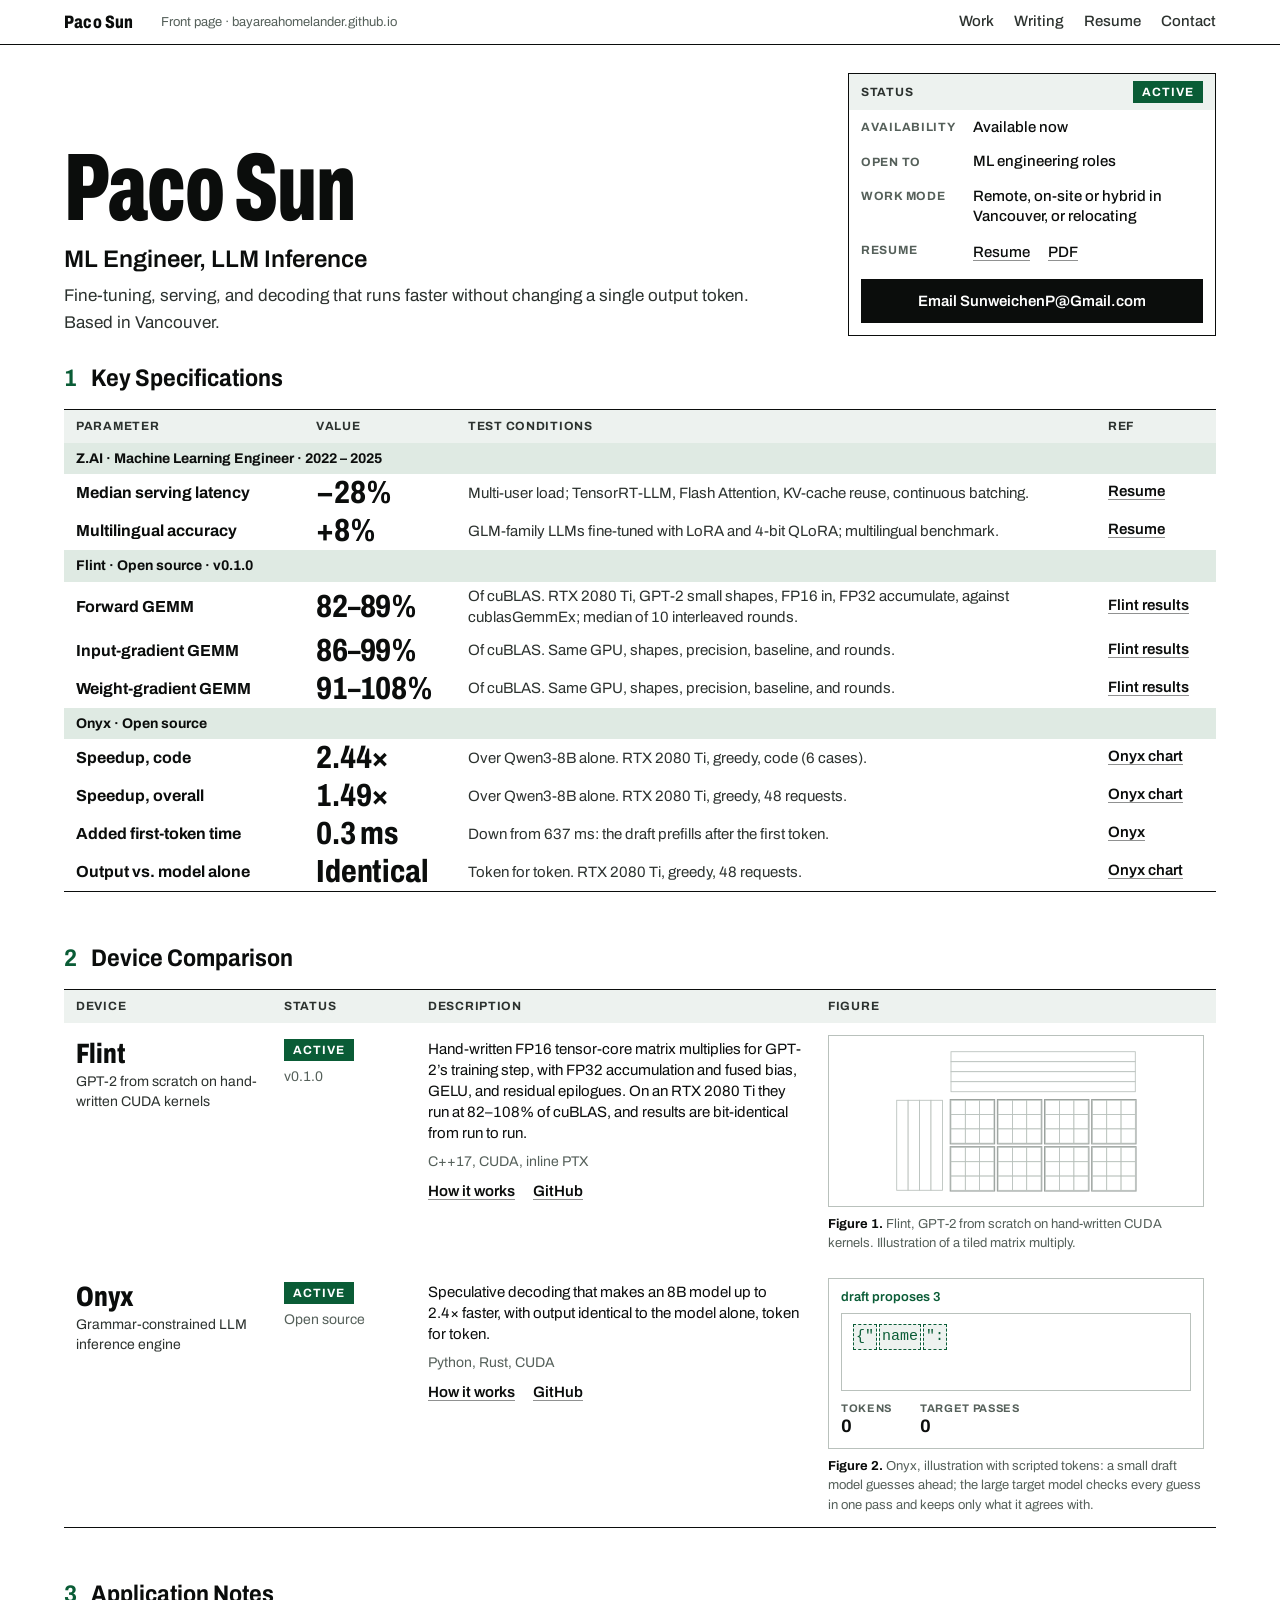
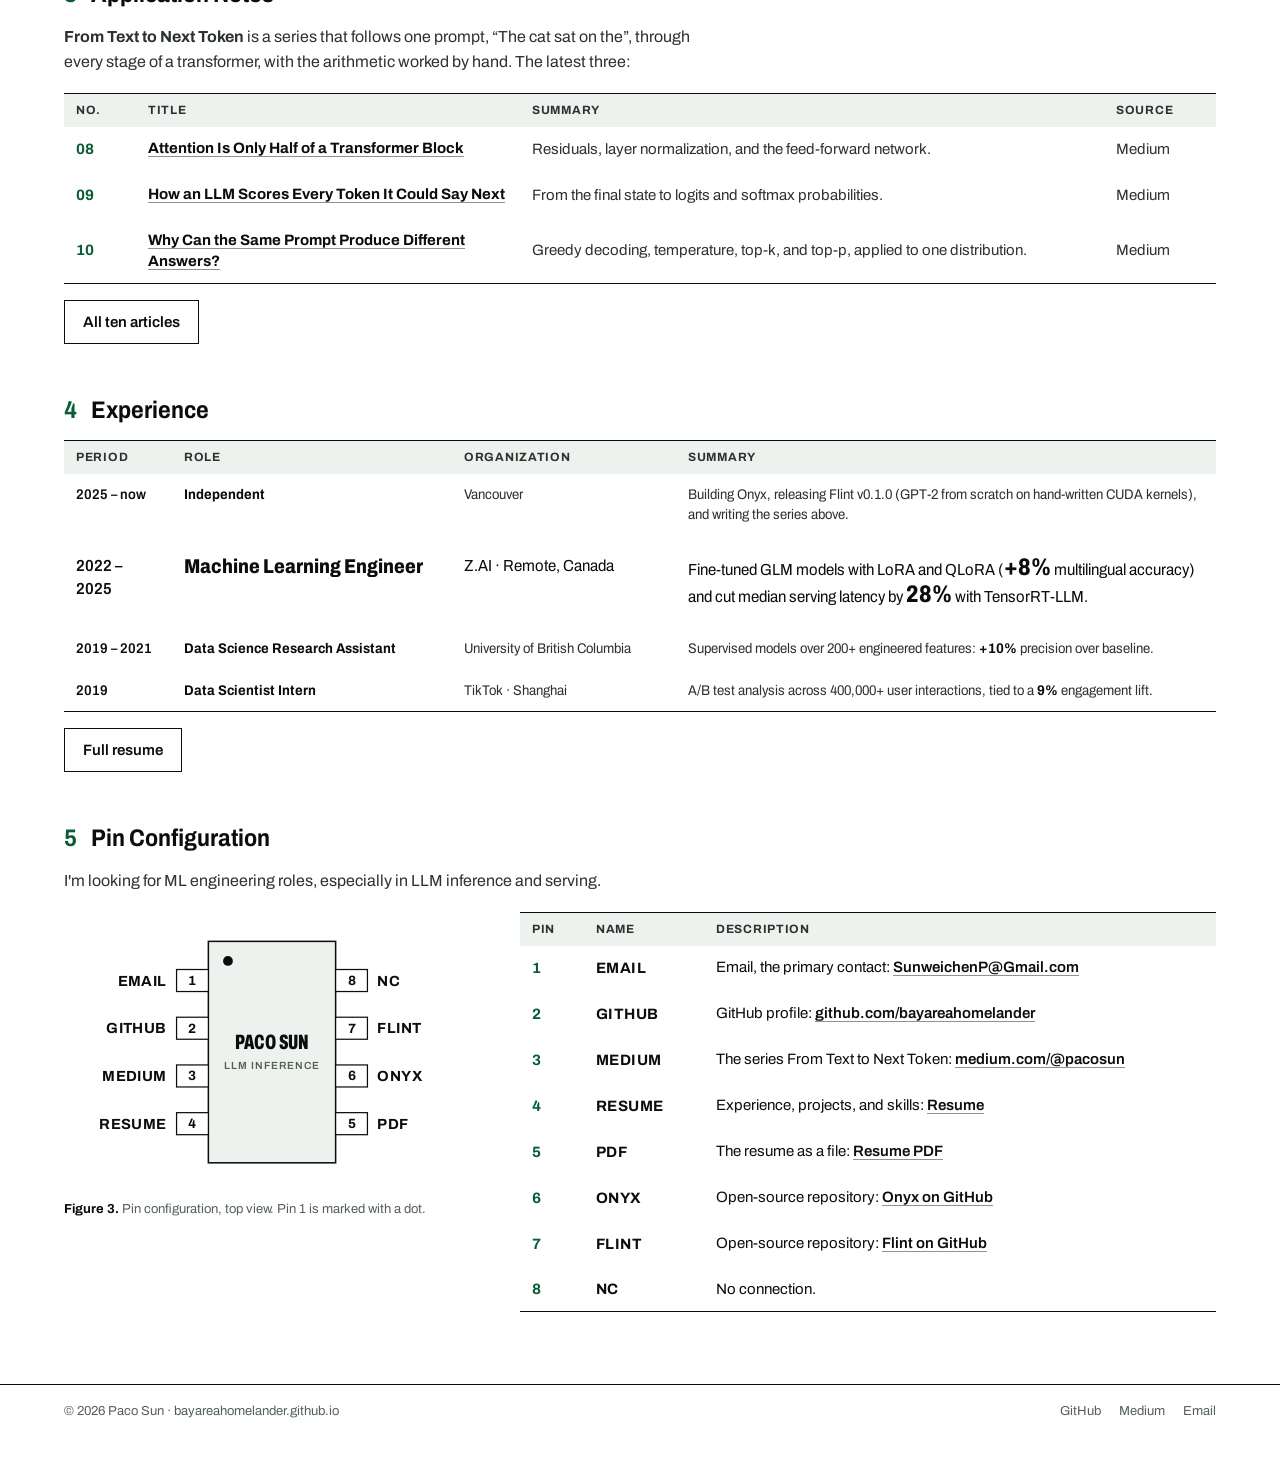
==== commit 456b31ba: "Present Flint v0.1.0 alongside Onyx Flint is public: active status, repo links, GEMM results from th" ====
--- a/index.html
+++ b/index.html
@@ -8,7 +8,7 @@
   <meta property="og:title" content="Paco Sun · ML Engineer, LLM Inference">
   <meta property="og:description" content="Paco Sun is a machine learning engineer in Vancouver working on LLM inference: fine-tuning, serving, and speculative decoding. Creator of Onyx.">
   <meta property="og:type" content="website">
-  <meta property="og:image" content="https://bayareahomelander.github.io/og/home.png?v=3">
+  <meta property="og:image" content="https://bayareahomelander.github.io/og/home.png?v=4">
   <meta property="og:image:width" content="2400">
   <meta property="og:image:height" content="1254">
   <meta property="og:image:alt" content="Paco Sun, ML engineer focused on LLM inference">
@@ -76,7 +76,7 @@
           <tr>
             <th scope="row">Median serving latency</th>
             <td class="val" data-label="Value">&minus;28%</td>
-            <td data-label="Conditions">Under multi-user load, with TensorRT-LLM, Flash Attention, KV-cache reuse, and continuous batching.</td>
+            <td data-label="Conditions">Multi-user load; TensorRT-LLM, Flash Attention, KV-cache reuse, continuous batching.</td>
             <td data-label="Ref"><a href="/resume/#r-exp">Resume</a></td>
           </tr>
           <tr>
@@ -87,29 +87,50 @@
           </tr>
         </tbody>
         <tbody>
+          <tr><th scope="colgroup" colspan="4">Flint · Open source · v0.1.0</th></tr>
+          <tr>
+            <th scope="row">Forward GEMM</th>
+            <td class="val" data-label="Value">82&ndash;89%</td>
+            <td data-label="Conditions">Of cuBLAS. RTX 2080 Ti, GPT-2 small shapes, FP16 in, FP32 accumulate, against cublasGemmEx; median of 10 interleaved rounds.</td>
+            <td data-label="Ref"><a href="/flint/#flint-perf">Flint results</a></td>
+          </tr>
+          <tr>
+            <th scope="row">Input-gradient GEMM</th>
+            <td class="val" data-label="Value">86&ndash;99%</td>
+            <td data-label="Conditions">Of cuBLAS. Same GPU, shapes, precision, baseline, and rounds.</td>
+            <td data-label="Ref"><a href="/flint/#flint-perf">Flint results</a></td>
+          </tr>
+          <tr>
+            <th scope="row">Weight-gradient GEMM</th>
+            <td class="val" data-label="Value">91&ndash;108%</td>
+            <td data-label="Conditions">Of cuBLAS. Same GPU, shapes, precision, baseline, and rounds.</td>
+            <td data-label="Ref"><a href="/flint/#flint-perf">Flint results</a></td>
+          </tr>
+        </tbody>
+        <tbody>
           <tr><th scope="colgroup" colspan="4">Onyx · Open source</th></tr>
           <tr>
             <th scope="row">Speedup, code</th>
             <td class="val" data-label="Value">2.44&times;</td>
-            <td data-label="Conditions">Over Qwen3-8B alone. RTX 2080 Ti, greedy decoding, code workload (6 cases).</td>
+            <td data-label="Conditions">Over Qwen3-8B alone. RTX 2080 Ti, greedy, code (6 cases).</td>
             <td data-label="Ref"><a href="/onyx/#chart-cap">Onyx chart</a></td>
           </tr>
           <tr>
             <th scope="row">Speedup, overall</th>
             <td class="val" data-label="Value">1.49&times;</td>
-            <td data-label="Conditions">Over Qwen3-8B alone. RTX 2080 Ti, greedy decoding, 48-request benchmark.</td>
+            <td data-label="Conditions">Over Qwen3-8B alone. RTX 2080 Ti, greedy, 48 requests.</td>
             <td data-label="Ref"><a href="/onyx/#chart-cap">Onyx chart</a></td>
           </tr>
           <tr>
             <th scope="row">Added first-token time</th>
             <td class="val" data-label="Value">0.3 ms</td>
-            <td data-label="Conditions">Down from 637 ms. The draft prefills the prompt only after the target has picked the first token.</td>
+            <td data-label="Conditions">Down from 637 ms: the draft prefills after the first token.</td>
             <td data-label="Ref"><a href="/onyx/">Onyx</a></td>
           </tr>
           <tr>
             <th scope="row">Output vs. model alone</th>
             <td class="val" data-label="Value">Identical</td>
-            <td data-label="Conditions">Token for token: every output matched. Greedy decoding, RTX 2080 Ti, 48-request benchmark.</td>
+            <td data-label="Conditions">Token for token. RTX 2080 Ti, greedy, 48 requests.</td>
             <td data-label="Ref"><a href="/onyx/#chart-cap">Onyx chart</a></td>
           </tr>
         </tbody>
@@ -126,6 +147,21 @@
         </thead>
         <tbody>
           <tr>
+            <th scope="row" id="dev-flint"><span class="dev-name">Flint</span><span class="dev-sub">GPT-2 from scratch on hand-written CUDA kernels</span></th>
+            <td data-label="Status"><span class="badge badge-active">Active</span><span class="dev-note">v0.1.0</span></td>
+            <td data-label="Description">
+              <p>Hand-written FP16 tensor-core matrix multiplies for GPT-2&rsquo;s training step, with FP32 accumulation and fused bias, GELU, and residual epilogues. On an RTX 2080 Ti they run at 82&ndash;108% of cuBLAS, and results are bit-identical from run to run.</p>
+              <p class="dev-note">C++17, CUDA, inline PTX</p>
+              <p class="dev-links"><a href="/flint/" aria-describedby="dev-flint">How it works</a><a href="https://github.com/bayareahomelander/Flint">GitHub</a></p>
+            </td>
+            <td class="fig-cell">
+              <figure aria-labelledby="fig1-cap">
+                <div class="fig-box" aria-hidden="true"><div class="flint-preview" data-flint-preview></div></div>
+                <figcaption class="fig-cap" id="fig1-cap"><b>Figure 1.</b> Flint, GPT-2 from scratch on hand-written CUDA kernels. Illustration of a tiled matrix multiply.</figcaption>
+              </figure>
+            </td>
+          </tr>
+          <tr>
             <th scope="row" id="dev-onyx"><span class="dev-name">Onyx</span><span class="dev-sub">Grammar-constrained LLM inference engine</span></th>
             <td data-label="Status"><span class="badge badge-active">Active</span><span class="dev-note">Open source</span></td>
             <td data-label="Description">
@@ -134,7 +170,7 @@
               <p class="dev-links"><a href="/onyx/" aria-describedby="dev-onyx">How it works</a><a href="https://github.com/bayareahomelander/Onyx">GitHub</a></p>
             </td>
             <td class="fig-cell">
-              <figure aria-labelledby="fig1-cap">
+              <figure aria-labelledby="fig2-cap">
                 <div class="fig-box" data-demo-root aria-hidden="true">
                   <p class="phase" data-phase>&nbsp;</p>
                   <div class="demo-line" data-demo></div>
@@ -143,22 +179,7 @@
                     <div><dt>Target passes</dt><dd data-passes>0</dd></div>
                   </dl>
                 </div>
-                <figcaption class="fig-cap" id="fig1-cap"><b>Figure 1.</b> Onyx, illustration with scripted tokens: a small draft model guesses ahead; the large target model checks every guess in one pass and keeps only what it agrees with.</figcaption>
-              </figure>
-            </td>
-          </tr>
-          <tr>
-            <th scope="row" id="dev-flint"><span class="dev-name">Flint</span><span class="dev-sub">GPT-2 from scratch on hand-written CUDA kernels</span></th>
-            <td data-label="Status"><span class="badge badge-preview">Preview</span><span class="dev-note">v0.1 in December 2026</span></td>
-            <td data-label="Description">
-              <p>Trains GPT-2 (124M) on one consumer GPU and then serves it, with every kernel written by hand: no cuBLAS, cuDNN, or PyTorch at runtime.</p>
-              <p>Early result: its matrix multiply already runs at over 80% of cuBLAS on every GPT-2 layer shape.</p>
-              <p class="dev-links"><a href="/flint/" aria-describedby="dev-flint">Read more</a></p>
-            </td>
-            <td class="fig-cell">
-              <figure aria-labelledby="fig2-cap">
-                <div class="fig-box" aria-hidden="true"><div class="flint-preview" data-flint-preview></div></div>
-                <figcaption class="fig-cap" id="fig2-cap"><b>Figure 2.</b> Flint, GPT-2 from scratch on hand-written CUDA kernels. Illustration of a tiled matrix multiply.</figcaption>
+                <figcaption class="fig-cap" id="fig2-cap"><b>Figure 2.</b> Onyx, illustration with scripted tokens: a small draft model guesses ahead; the large target model checks every guess in one pass and keeps only what it agrees with.</figcaption>
               </figure>
             </td>
           </tr>
@@ -212,7 +233,7 @@
             <td data-label="Period">2025 – now</td>
             <th scope="row">Independent</th>
             <td data-label="Organization">Vancouver</td>
-            <td data-label="Summary">Building Onyx and Flint (GPT-2 from scratch on hand-written CUDA kernels), and writing the series above.</td>
+            <td data-label="Summary">Building Onyx, releasing Flint v0.1.0 (GPT-2 from scratch on hand-written CUDA kernels), and writing the series above.</td>
           </tr>
           <tr class="prime">
             <td data-label="Period">2022 – 2025</td>
@@ -243,11 +264,11 @@
       <p class="sec-lede">I'm looking for ML engineering roles, especially in LLM inference and serving.</p>
       <div class="pins" data-pins>
         <figure class="pkg-fig" aria-labelledby="fig3-cap">
-          <svg class="pkg" viewBox="0 0 340 190" aria-hidden="true" focusable="false">
-            <rect class="body" x="118" y="24" width="104" height="142"/>
+          <svg class="pkg" viewBox="0 0 340 229" aria-hidden="true" focusable="false">
+            <rect class="body" x="118" y="24" width="104" height="181"/>
             <circle class="mark" cx="134" cy="40" r="4"/>
-            <text class="brand" x="170" y="92" text-anchor="middle">PACO SUN</text>
-            <text class="sub" x="170" y="108" text-anchor="middle">LLM INFERENCE</text>
+            <text class="brand" x="170" y="112" text-anchor="middle">PACO SUN</text>
+            <text class="sub" x="170" y="128" text-anchor="middle">LLM INFERENCE</text>
 
             <a href="mailto:SunweichenP@Gmail.com" tabindex="-1" data-pin="1">
               <rect class="hit" x="20" y="41" width="98" height="30"/>
@@ -268,22 +289,34 @@
               <text class="name" x="84" y="134" text-anchor="end">MEDIUM</text>
             </a>
             <a href="/resume/" tabindex="-1" data-pin="4">
+              <rect class="hit" x="20" y="158" width="98" height="30"/>
+              <rect class="tab" x="92" y="164" width="26" height="18"/>
+              <text class="no" x="105" y="173">4</text>
+              <text class="name" x="84" y="173" text-anchor="end">RESUME</text>
+            </a>
+            <a href="/resume/Paco-Sun-Resume.pdf" tabindex="-1" data-pin="5">
+              <rect class="hit" x="222" y="158" width="98" height="30"/>
+              <rect class="tab" x="222" y="164" width="26" height="18"/>
+              <text class="no" x="235" y="173">5</text>
+              <text class="name" x="256" y="173">PDF</text>
+            </a>
+            <a href="https://github.com/bayareahomelander/Onyx" tabindex="-1" data-pin="6">
               <rect class="hit" x="222" y="119" width="98" height="30"/>
               <rect class="tab" x="222" y="125" width="26" height="18"/>
-              <text class="no" x="235" y="134">4</text>
-              <text class="name" x="256" y="134">RESUME</text>
-            </a>
-            <a href="/resume/Paco-Sun-Resume.pdf" tabindex="-1" data-pin="5">
+              <text class="no" x="235" y="134">6</text>
+              <text class="name" x="256" y="134">ONYX</text>
+            </a>
+            <a href="https://github.com/bayareahomelander/Flint" tabindex="-1" data-pin="7">
               <rect class="hit" x="222" y="80" width="98" height="30"/>
               <rect class="tab" x="222" y="86" width="26" height="18"/>
-              <text class="no" x="235" y="95">5</text>
-              <text class="name" x="256" y="95">PDF</text>
-            </a>
-            <a href="https://github.com/bayareahomelander/Onyx" tabindex="-1" data-pin="6">
+              <text class="no" x="235" y="95">7</text>
+              <text class="name" x="256" y="95">FLINT</text>
+            </a>
+            <a tabindex="-1" data-pin="8">
               <rect class="hit" x="222" y="41" width="98" height="30"/>
               <rect class="tab" x="222" y="47" width="26" height="18"/>
-              <text class="no" x="235" y="56">6</text>
-              <text class="name" x="256" y="56">ONYX</text>
+              <text class="no" x="235" y="56">8</text>
+              <text class="name" x="256" y="56">NC</text>
             </a>
           </svg>
           <figcaption class="fig-cap" id="fig3-cap"><b>Figure 3.</b> Pin configuration, top view. Pin 1 is marked with a dot.</figcaption>
@@ -302,6 +335,8 @@
             <tr data-pin="4"><td class="pin-no" data-label="Pin">4</td><th scope="row">RESUME</th><td data-label="Description">Experience, projects, and skills: <a href="/resume/">Resume</a></td></tr>
             <tr data-pin="5"><td class="pin-no" data-label="Pin">5</td><th scope="row">PDF</th><td data-label="Description">The resume as a file: <a href="/resume/Paco-Sun-Resume.pdf" download>Resume PDF</a></td></tr>
             <tr data-pin="6"><td class="pin-no" data-label="Pin">6</td><th scope="row">ONYX</th><td data-label="Description">Open-source repository: <a href="https://github.com/bayareahomelander/Onyx">Onyx on GitHub</a></td></tr>
+            <tr data-pin="7"><td class="pin-no" data-label="Pin">7</td><th scope="row">FLINT</th><td data-label="Description">Open-source repository: <a href="https://github.com/bayareahomelander/Flint">Flint on GitHub</a></td></tr>
+            <tr data-pin="8"><td class="pin-no" data-label="Pin">8</td><th scope="row">NC</th><td data-label="Description">No connection.</td></tr>
           </tbody>
         </table>
       </div>
--- a/site.css
+++ b/site.css
@@ -1,8 +1,8 @@
 /* site.css: the shared datasheet system.
-   A white sheet, black ink, one deep green for section numbers, rules and status.
-   Hairline-ruled tables with tinted header rows, one grotesk (Archivo, with its width
-   axis), square corners, no shadows. Page-agnostic: pages add their own layout in a
-   sibling stylesheet. */
+   A white sheet, black ink, one deep green for section numbers and status.
+   Booktabs tables (an ink rule above, a tinted header, an ink rule below; no verticals,
+   no row hairlines on desktop), one grotesk (Archivo, with its width axis), square
+   corners, no shadows. Page-agnostic: pages add their own layout in a sibling stylesheet. */
 
 /* ---------- Tokens ---------- */
 :root {
@@ -10,10 +10,10 @@
   --ink: #0b0d0c;
   --ink-2: #2c322f;
   --muted: #55605a;
-  --rule: #b9c1bc;          /* hairline between rows */
+  --rule: #b9c1bc;          /* light separator: stacked phone rows, quiet object outlines */
   --tint: #edf2ef;          /* table header rows */
   --tint-2: #dfeae3;        /* group rows, active row */
-  --accent: #0a5c36;        /* section numbers, rules, status */
+  --accent: #0a5c36;        /* section numbers, status */
   --accent-soft: #d3e6da;   /* verified wash */
   --on-accent: #ffffff;
 
@@ -127,8 +127,7 @@
 .sec { padding-top: 52px; }
 .sec-head {
   display: flex; align-items: baseline; gap: 0.6em;
-  margin-bottom: 14px; padding-bottom: 6px;
-  border-bottom: 1px solid var(--accent);
+  margin-bottom: 16px;
   font-size: 1.5rem; font-weight: 700; font-stretch: 88%; line-height: 1.2;
 }
 .sec-head .num { color: var(--accent); font-variant-numeric: tabular-nums; }
@@ -141,21 +140,14 @@
   border-top: 1px solid var(--ink); border-bottom: 1px solid var(--ink);
 }
 .ds caption { text-align: left; padding: 0 0 8px; font-size: 0.8125rem; color: var(--muted); caption-side: bottom; }
-.ds th, .ds td { padding: 9px 12px; text-align: left; vertical-align: top; font-weight: 400; }
+.ds th, .ds td { padding: 11px 12px; text-align: left; vertical-align: top; font-weight: 400; }
 .ds thead th {
-  background: var(--tint); border-bottom: 1px solid var(--ink);
+  background: var(--tint);
   font-size: 0.75rem; font-weight: 700; letter-spacing: 0.06em; text-transform: uppercase; color: var(--ink-2);
-  padding-block: 7px;
+  padding-block: 8px;
 }
 .ds tbody th[scope="row"] { font-weight: 700; }
-.ds tbody tr + tr > * { border-top: 1px solid var(--rule); }
-.ds tbody tr > * + * { border-left: 1px solid var(--rule); }
-.ds thead th + th { border-left: 1px solid var(--rule); }
-.ds tbody th[scope="colgroup"] {
-  background: var(--tint); font-size: 0.875rem; font-weight: 700; border-left: 0;
-  border-top: 1px solid var(--ink);
-}
-.ds tbody:first-of-type th[scope="colgroup"] { border-top: 0; }
+.ds tbody th[scope="colgroup"] { background: var(--tint-2); font-size: 0.875rem; font-weight: 700; padding-block: 8px; }
 .ds tbody tr[data-on] > * { background: var(--tint-2); }
 .ds tbody tr[data-on] > :first-child { color: var(--accent); }
 .ds .num-col { font-variant-numeric: tabular-nums; }
@@ -196,13 +188,13 @@
 .fig-frame { border: 1px solid var(--ink); background: var(--paper); }
 .fig-head {
   display: flex; align-items: center; justify-content: space-between; flex-wrap: wrap; gap: 4px 12px;
-  padding: 6px 12px; background: var(--tint); border-bottom: 1px solid var(--ink);
+  padding: 7px 12px; background: var(--tint);
   font-size: 0.75rem; font-weight: 700; letter-spacing: 0.06em; text-transform: uppercase; color: var(--ink-2);
 }
-.fig-body { padding: 14px 12px 16px; }
+.fig-body { padding: 16px 12px 18px; }
 .badge-illus { background: transparent; color: var(--accent); border-style: dashed; }
 .legend {
-  list-style: none; padding: 12px 0 0; margin: 14px 0 0; border-top: 1px solid var(--rule);
+  list-style: none; padding: 0; margin: 14px 0 0;
   display: flex; flex-wrap: wrap; gap: 8px 18px; font-size: 0.8125rem; color: var(--muted);
 }
 .legend li { display: flex; align-items: center; gap: 8px; }
@@ -222,18 +214,18 @@
 .status-box { border: 1px solid var(--ink); background: var(--paper); }
 .box-head {
   display: flex; align-items: center; justify-content: space-between; gap: 12px;
-  padding: 6px 12px; background: var(--tint); border-bottom: 1px solid var(--ink);
+  padding: 7px 12px; background: var(--tint);
   font-size: 0.75rem; font-weight: 700; letter-spacing: 0.06em; text-transform: uppercase; color: var(--ink-2);
 }
 .box-list > div {
   display: grid; grid-template-columns: 6.25rem minmax(0, 1fr); gap: 12px;
-  padding: 6px 12px; border-bottom: 1px solid var(--rule); font-size: 0.9375rem; line-height: 1.35;
+  padding: 7px 12px; font-size: 0.9375rem; line-height: 1.35;
 }
 .box-list dt { font-size: 0.75rem; font-weight: 700; letter-spacing: 0.06em; text-transform: uppercase; color: var(--muted); padding-top: 0.2em; }
 .box-list dd { font-weight: 500; }
 .pair { display: flex; gap: 18px; }
 .pair a { display: inline-flex; align-items: center; min-height: 24px; }
-.box-act { padding: 12px; }
+.box-act { padding: 8px 12px 12px; }
 .box-act .btn { width: 100%; }
 
 .sec.first { padding-top: 24px; }
@@ -296,7 +288,6 @@
   }
   .ds tbody tr { padding: 10px 0; }
   .ds tbody tr + tr { border-top: 1px solid var(--rule); }
-  .ds tbody tr + tr > *, .ds tbody tr > * + * { border: 0; }
   .ds th, .ds td { padding: 0; }
   .ds td[data-label] { position: relative; padding: 4px 0 4px 6.5rem; min-height: 24px; }
   .ds td[data-label]::before {
@@ -307,9 +298,8 @@
   .ds tbody tr[data-on] > * { background: transparent; }
   .ds tbody tr[data-on] { background: var(--tint-2); }
   .ds tbody tr:has(> th[scope="colgroup"]) { padding: 0; }
-  .ds tbody th[scope="colgroup"] { padding: 8px 12px; border-top: 1px solid var(--ink); }
-  .ds tbody:first-of-type th[scope="colgroup"] { border-top: 0; }
-  .ds tbody tr + tr:has(> th[scope="colgroup"]) { border-top: 0; }
+  .ds tbody th[scope="colgroup"] { padding: 8px 12px; }
+  .ds tbody tr + tr:has(> th[scope="colgroup"]), .ds tbody tr:has(> th[scope="colgroup"]) + tr { border-top: 0; }
 
   .notes tbody tr { padding-block: 12px; }
   .notes tbody th[scope="row"] { padding-block: 2px 4px; font-size: 1.0625rem; line-height: 1.5; }
@@ -330,4 +320,6 @@
 
 @media print {
   .skip, .strip nav { display: none; }
-}
+  /* Print keeps its ruled heading (resume.css recolors it to ink). */
+  .sec-head { padding-bottom: 6px; border-bottom: 1px solid var(--accent); }
+}
--- a/home.css
+++ b/home.css
@@ -1,15 +1,18 @@
 /* home.css: layout for the datasheet front page. Builds on site.css, which carries the title
-   block, status box, Application Notes table and token line. */
+   block, status box, Application Notes table and token line. Rows are separated by space, not rules. */
 
 /* ---------- Key specifications ---------- */
 .specs .c-param { width: 15rem; }
 .specs .c-value { width: 9.5rem; }
 .specs .c-ref { width: 7.5rem; }
 .specs tbody tr > * { vertical-align: middle; }
+.specs tbody th[scope="colgroup"] { padding-block: 6px; }
 .specs td.val {
   font-size: 2rem; font-weight: 750; font-stretch: 78%; line-height: 1; letter-spacing: -0.005em;
-  white-space: nowrap; padding-block: 8px;
+  white-space: nowrap; padding-block: 3px;
 }
+.specs tbody tr:not(:has(> th[scope="colgroup"])) > * { padding-block: 4px; }
+.specs tbody tr:not(:has(> th[scope="colgroup"])) > td.val { padding-block: 3px; }
 .specs tbody th[scope="row"] { font-size: 1rem; }
 .specs td:not(.val) { color: var(--ink-2); }
 .specs td a { font-weight: 600; color: var(--ink); }
@@ -28,7 +31,7 @@
 .dev-links { display: flex; flex-wrap: wrap; gap: 0 18px; }
 .dev-links a { display: inline-flex; align-items: center; font-weight: 600; }
 .dev .fig-cell { padding: 12px; }
-.dev tbody tr > * { padding-block: 12px; }
+.dev tbody tr > * { padding-block: 16px; }
 
 .fig-box { border: 1px solid var(--rule); background: var(--paper); padding: 10px 12px; }
 
@@ -47,7 +50,7 @@
 .exp tbody td:first-child { font-weight: 600; }
 .exp tbody td:not(:first-child) { color: var(--ink-2); }
 .exp tbody b { color: var(--ink); }
-.exp tr.prime > * { padding-block: 18px; font-size: 1rem; }
+.exp tr.prime > * { padding-block: 20px; font-size: 1rem; }
 .exp tr.prime th[scope="row"] { font-size: 1.25rem; font-weight: 800; font-stretch: 85%; line-height: 1.15; }
 .exp tr.prime td:not(:first-child) { color: var(--ink); }
 .exp tr.prime b { font-size: 1.5rem; font-weight: 800; font-stretch: 80%; line-height: 1; }
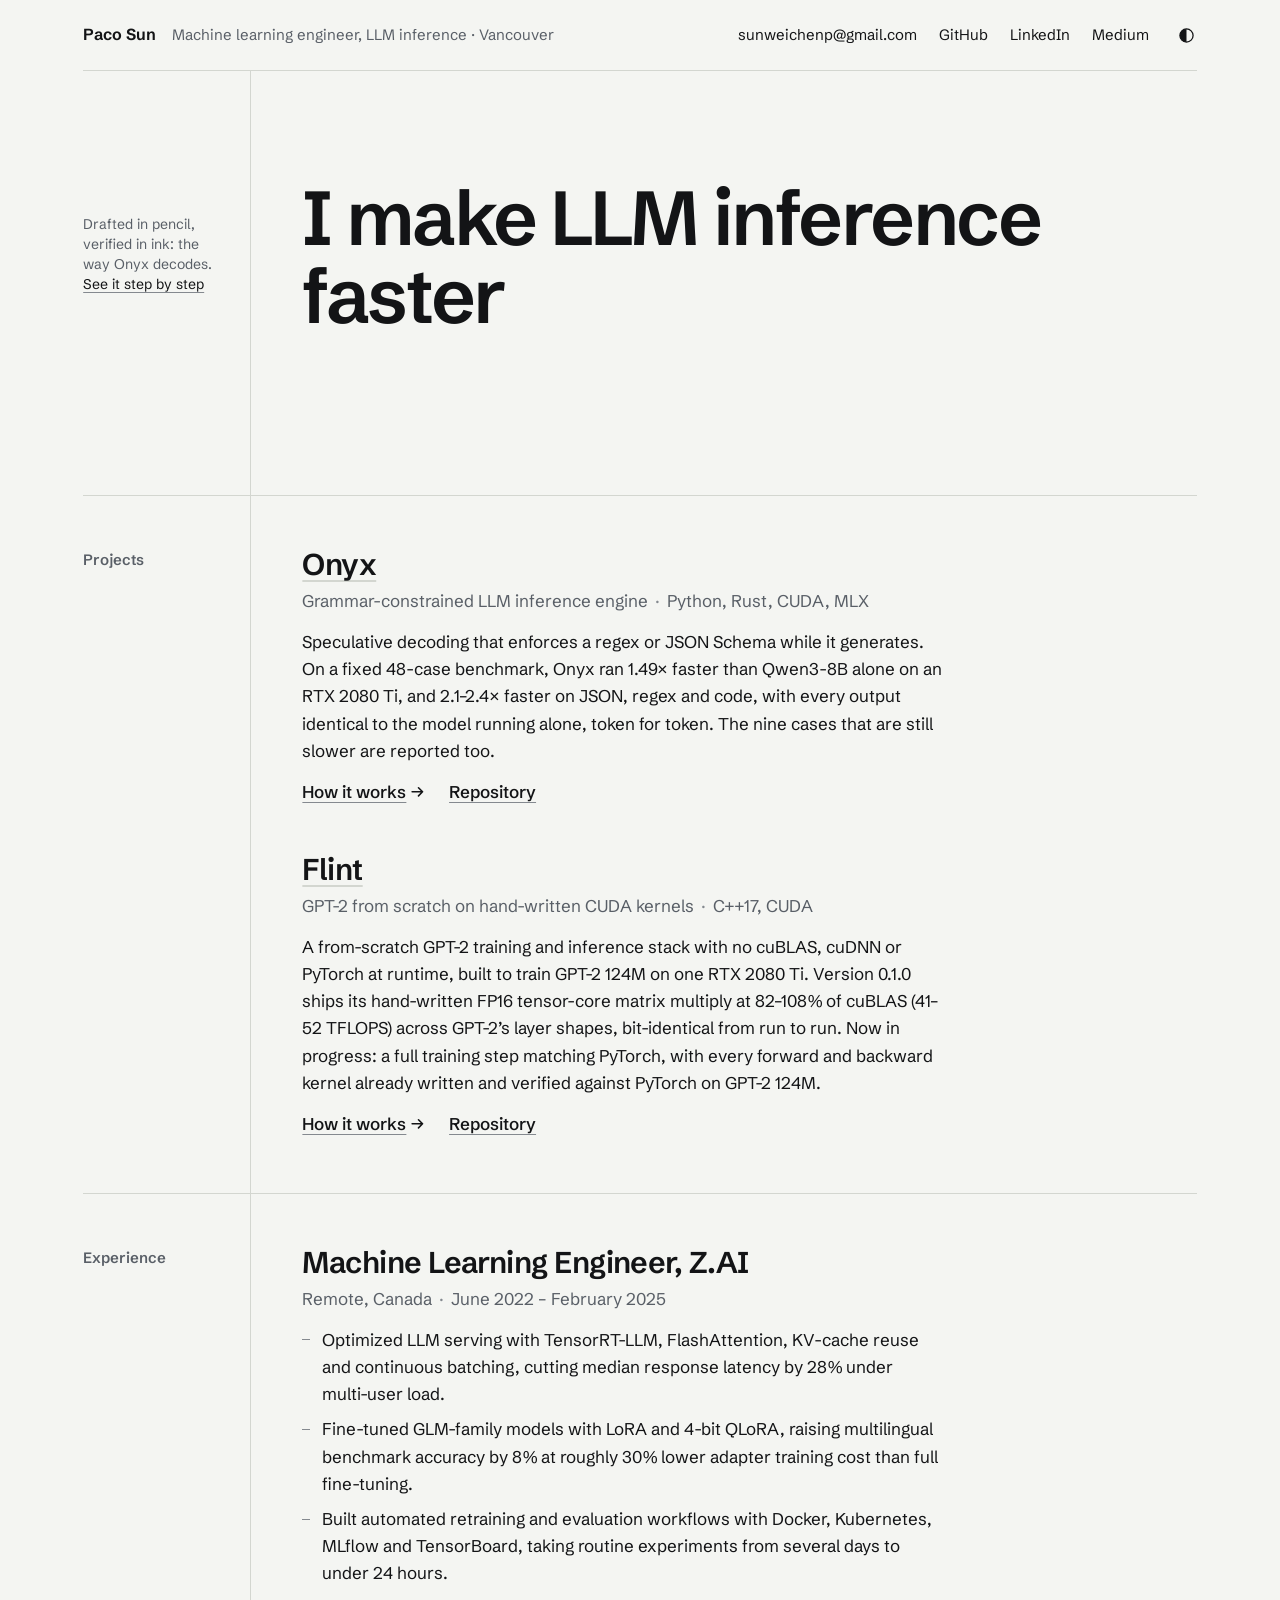
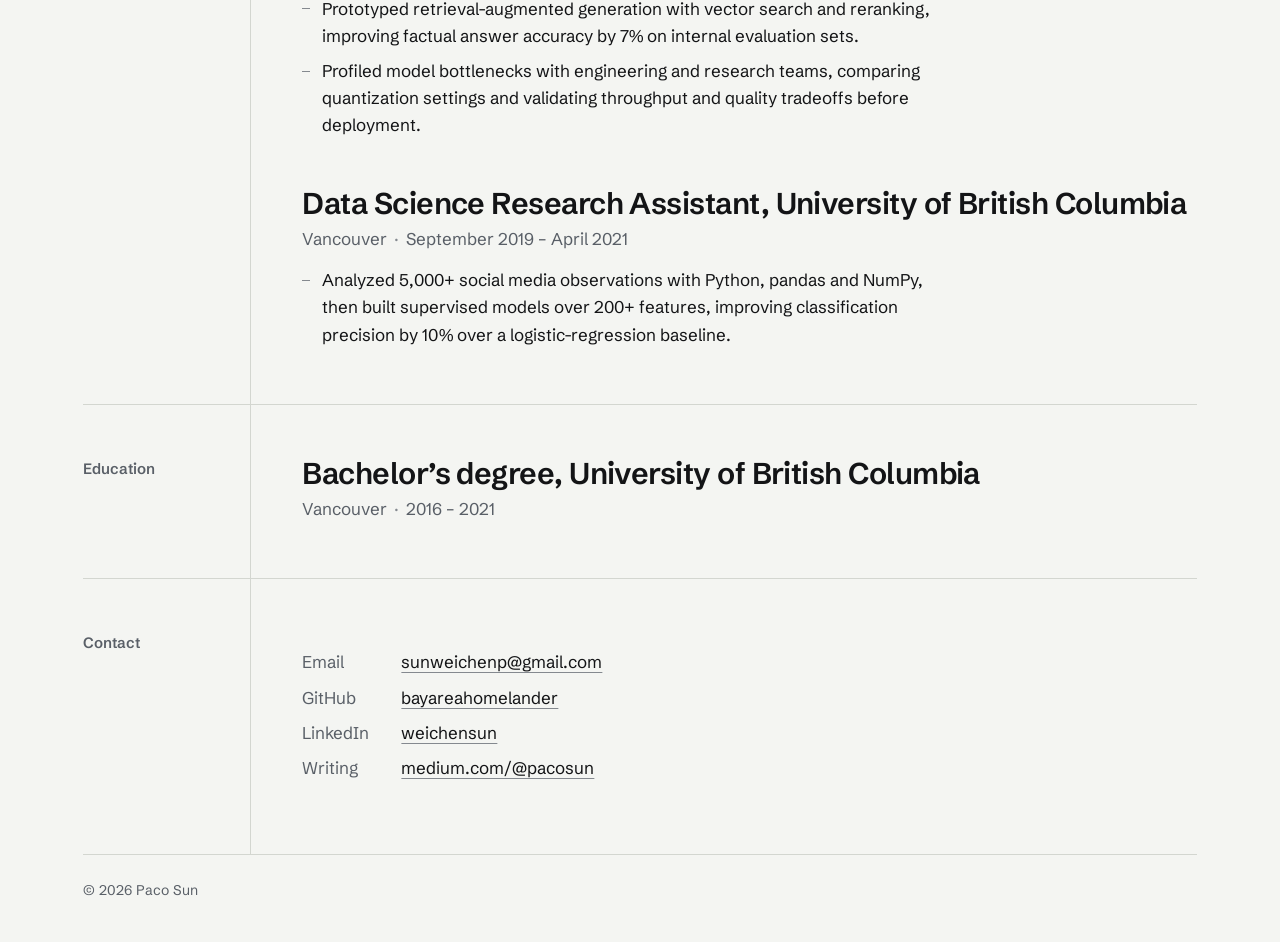
==== commit 921dae14: "Personal site: home page, Onyx and Flint project pages with demos" ====
--- a/index.html
+++ b/index.html
@@ -1,356 +1,131 @@
 <!doctype html>
 <html lang="en">
 <head>
-  <meta charset="utf-8">
-  <meta name="viewport" content="width=device-width, initial-scale=1">
-  <title>Paco Sun · ML Engineer, LLM Inference</title>
-  <meta name="description" content="Paco Sun is a machine learning engineer in Vancouver working on LLM inference: fine-tuning, serving, and speculative decoding. Creator of Onyx.">
-  <meta property="og:title" content="Paco Sun · ML Engineer, LLM Inference">
-  <meta property="og:description" content="Paco Sun is a machine learning engineer in Vancouver working on LLM inference: fine-tuning, serving, and speculative decoding. Creator of Onyx.">
-  <meta property="og:type" content="website">
-  <meta property="og:image" content="https://bayareahomelander.github.io/og/home.png?v=4">
-  <meta property="og:image:width" content="2400">
-  <meta property="og:image:height" content="1254">
-  <meta property="og:image:alt" content="Paco Sun, ML engineer focused on LLM inference">
-  <meta property="og:url" content="https://bayareahomelander.github.io/">
-  <meta name="twitter:card" content="summary_large_image">
-  <link rel="icon" href="data:image/svg+xml,%3Csvg xmlns='http://www.w3.org/2000/svg' viewBox='0 0 32 32'%3E%3Crect width='32' height='32' fill='%230a5c36'/%3E%3Ctext x='16' y='24' font-family='Arial,sans-serif' font-weight='700' font-size='22' fill='%23ffffff' text-anchor='middle'%3EP%3C/text%3E%3Ccircle cx='5.5' cy='5.5' r='2.5' fill='%23ffffff'/%3E%3C/svg%3E">
-  <link rel="preconnect" href="https://fonts.googleapis.com">
-  <link rel="preconnect" href="https://fonts.gstatic.com" crossorigin>
-  <link href="https://fonts.googleapis.com/css2?family=Archivo:wdth,wght@62..125,100..900&display=swap" rel="stylesheet">
-  <link rel="stylesheet" href="/site.css">
-  <script data-goatcounter="https://pacosun.goatcounter.com/count" async src="//gc.zgo.at/count.js"></script>
-  <script src="/analytics.js" defer></script>
-  <link rel="stylesheet" href="/flint/preview.css">
-  <link rel="stylesheet" href="/home.css">
+<meta charset="utf-8">
+<meta name="viewport" content="width=device-width, initial-scale=1">
+<title>Paco Sun, machine learning engineer</title>
+<meta name="description" content="Paco Sun is a machine learning engineer in Vancouver who builds fast, exact LLM inference: Onyx, grammar-constrained speculative decoding, and Flint, GPT-2 on hand-written CUDA kernels.">
+<meta property="og:type" content="website">
+<meta property="og:title" content="Paco Sun, machine learning engineer">
+<meta property="og:description" content="LLM inference that runs faster without changing a single output token.">
+<meta property="og:url" content="https://bayareahomelander.github.io/">
+<link rel="canonical" href="https://bayareahomelander.github.io/">
+<link rel="icon" href="favicon.svg" type="image/svg+xml">
+<link rel="preload" href="assets/fonts/schibsted-grotesk-latin-wght.woff2" as="font" type="font/woff2" crossorigin>
+<link rel="stylesheet" href="assets/site.css">
+<script>
+(function () {
+  var d = document.documentElement;
+  try { var t = localStorage.getItem("theme"); if (t) d.dataset.theme = t; } catch (e) {}
+  if (!matchMedia("(prefers-reduced-motion: reduce)").matches) {
+    d.classList.add("motion");
+    setTimeout(function () { if (!d.classList.contains("inking")) d.classList.remove("motion"); }, 2500);
+  }
+})();
+</script>
+<script src="assets/site.js" defer></script>
 </head>
 <body>
-  <a class="skip" href="#main">Skip to content</a>
-
-  <header class="strip">
-    <div class="wrap strip-in">
-      <a class="wordmark" href="/">Paco Sun</a>
-      <p class="docline">Front page · bayareahomelander.github.io</p>
-      <nav aria-label="Site">
-        <a href="/#work">Work</a>
-        <a href="/writing/">Writing</a>
-        <a href="/resume/">Resume</a>
-        <a href="/#contact">Contact</a>
-      </nav>
+<a class="skip" href="#main">Skip to content</a>
+<div class="wrap">
+  <header class="slug">
+    <div>
+      <h1 class="name"><a href="./">Paco Sun</a></h1>
+      <span class="role">Machine learning engineer, LLM inference<span class="sep" aria-hidden="true"> · </span>Vancouver</span>
     </div>
+    <nav aria-label="Contact and profiles">
+      <a href="mailto:sunweichenp@gmail.com">sunweichenp@gmail.com</a>
+      <a href="https://github.com/bayareahomelander">GitHub</a>
+      <a href="https://www.linkedin.com/in/weichensun/">LinkedIn</a>
+      <a href="https://medium.com/@pacosun">Medium</a>
+      <button class="theme" type="button" data-theme-toggle aria-label="Switch theme">
+        <svg viewBox="0 0 20 20" aria-hidden="true"><circle cx="10" cy="10" r="7.75" fill="none" stroke="currentColor" stroke-width="1.5"/><path d="M10 2.25a7.75 7.75 0 0 0 0 15.5z" fill="currentColor"/></svg>
+      </button>
+    </nav>
   </header>
 
   <main id="main">
-    <!-- Title block and status box -->
-    <section class="wrap front" id="top" aria-labelledby="top-title">
-      <div class="title">
-        <h1 id="top-title">Paco Sun</h1>
-        <p class="role">ML Engineer, LLM Inference</p>
-        <p class="desc">Fine-tuning, serving, and decoding that runs faster without changing a single output token. Based in Vancouver.</p>
+    <section class="row hero" aria-label="Introduction">
+      <div class="m">
+        <p class="note">
+          <svg class="mark" viewBox="0 0 24 18" aria-hidden="true"><path d="M2.5 9.8c2 1.3 3.6 3 5 5.4C10.4 9.6 15 4.7 21.5 2.6" fill="none" stroke="currentColor" stroke-width="2" stroke-linecap="round" stroke-linejoin="round"/></svg>
+          Drafted in pencil, verified in ink: the way Onyx decodes. <a href="onyx/#demo">See it step by step</a>
+        </p>
       </div>
-
-      <aside class="status-box" aria-labelledby="status-title">
-        <h2 class="box-head" id="status-title"><span>Status</span> <span class="badge badge-active">Active</span></h2>
-        <dl class="box-list">
-          <div><dt>Availability</dt><dd>Available now</dd></div>
-          <div><dt>Open to</dt><dd>ML engineering roles</dd></div>
-          <div><dt>Work mode</dt><dd>Remote, on-site or hybrid in Vancouver, or relocating</dd></div>
-          <div><dt>Resume</dt><dd class="pair"><a href="/resume/">Resume</a><a href="/resume/Paco-Sun-Resume.pdf" download aria-label="Download resume PDF">PDF</a></dd></div>
-        </dl>
-        <div class="box-act">
-          <a class="btn" href="mailto:SunweichenP@Gmail.com">Email SunweichenP@Gmail.com</a>
-        </div>
-      </aside>
+      <div class="c">
+        <p class="lede" aria-hidden="true" data-ink><span class="w">I</span> <span class="w">make</span> <span class="w">LLM</span> <span class="w">inference</span> <span class="w">faster</span> <span class="w">without</span> <span class="w">changing</span> <span class="w">a</span> <span class="w">single</span> <span class="w">output</span> <span class="w">token.</span></p>
+        <p class="visually-hidden">I make LLM inference faster without changing a single output token.</p>
+      </div>
     </section>
 
-    <!-- 1 Key Specifications -->
-    <section class="wrap sec first" aria-labelledby="specs-title">
-      <h2 class="sec-head" id="specs-title"><span class="num">1</span> Key Specifications</h2>
-      <table class="ds specs">
-        <colgroup><col class="c-param"><col class="c-value"><col><col class="c-ref"></colgroup>
-        <thead>
-          <tr><th scope="col">Parameter</th><th scope="col">Value</th><th scope="col">Test conditions</th><th scope="col">Ref</th></tr>
-        </thead>
-        <tbody>
-          <tr><th scope="colgroup" colspan="4">Z.AI · Machine Learning Engineer · 2022 – 2025</th></tr>
-          <tr>
-            <th scope="row">Median serving latency</th>
-            <td class="val" data-label="Value">&minus;28%</td>
-            <td data-label="Conditions">Multi-user load; TensorRT-LLM, Flash Attention, KV-cache reuse, continuous batching.</td>
-            <td data-label="Ref"><a href="/resume/#r-exp">Resume</a></td>
-          </tr>
-          <tr>
-            <th scope="row">Multilingual accuracy</th>
-            <td class="val" data-label="Value">+8%</td>
-            <td data-label="Conditions">GLM-family LLMs fine-tuned with LoRA and 4-bit QLoRA; multilingual benchmark.</td>
-            <td data-label="Ref"><a href="/resume/#r-exp">Resume</a></td>
-          </tr>
-        </tbody>
-        <tbody>
-          <tr><th scope="colgroup" colspan="4">Flint · Open source · v0.1.0</th></tr>
-          <tr>
-            <th scope="row">Forward GEMM</th>
-            <td class="val" data-label="Value">82&ndash;89%</td>
-            <td data-label="Conditions">Of cuBLAS. RTX 2080 Ti, GPT-2 small shapes, FP16 in, FP32 accumulate, against cublasGemmEx; median of 10 interleaved rounds.</td>
-            <td data-label="Ref"><a href="/flint/#flint-perf">Flint results</a></td>
-          </tr>
-          <tr>
-            <th scope="row">Input-gradient GEMM</th>
-            <td class="val" data-label="Value">86&ndash;99%</td>
-            <td data-label="Conditions">Of cuBLAS. Same GPU, shapes, precision, baseline, and rounds.</td>
-            <td data-label="Ref"><a href="/flint/#flint-perf">Flint results</a></td>
-          </tr>
-          <tr>
-            <th scope="row">Weight-gradient GEMM</th>
-            <td class="val" data-label="Value">91&ndash;108%</td>
-            <td data-label="Conditions">Of cuBLAS. Same GPU, shapes, precision, baseline, and rounds.</td>
-            <td data-label="Ref"><a href="/flint/#flint-perf">Flint results</a></td>
-          </tr>
-        </tbody>
-        <tbody>
-          <tr><th scope="colgroup" colspan="4">Onyx · Open source</th></tr>
-          <tr>
-            <th scope="row">Speedup, code</th>
-            <td class="val" data-label="Value">2.44&times;</td>
-            <td data-label="Conditions">Over Qwen3-8B alone. RTX 2080 Ti, greedy, code (6 cases).</td>
-            <td data-label="Ref"><a href="/onyx/#chart-cap">Onyx chart</a></td>
-          </tr>
-          <tr>
-            <th scope="row">Speedup, overall</th>
-            <td class="val" data-label="Value">1.49&times;</td>
-            <td data-label="Conditions">Over Qwen3-8B alone. RTX 2080 Ti, greedy, 48 requests.</td>
-            <td data-label="Ref"><a href="/onyx/#chart-cap">Onyx chart</a></td>
-          </tr>
-          <tr>
-            <th scope="row">Added first-token time</th>
-            <td class="val" data-label="Value">0.3 ms</td>
-            <td data-label="Conditions">Down from 637 ms: the draft prefills after the first token.</td>
-            <td data-label="Ref"><a href="/onyx/">Onyx</a></td>
-          </tr>
-          <tr>
-            <th scope="row">Output vs. model alone</th>
-            <td class="val" data-label="Value">Identical</td>
-            <td data-label="Conditions">Token for token. RTX 2080 Ti, greedy, 48 requests.</td>
-            <td data-label="Ref"><a href="/onyx/#chart-cap">Onyx chart</a></td>
-          </tr>
-        </tbody>
-      </table>
+    <section class="row" aria-labelledby="projects">
+      <div class="m"><h2 id="projects">Projects</h2></div>
+      <div class="c">
+        <article class="entry">
+          <h3><a href="onyx/">Onyx</a></h3>
+          <p class="sub">Grammar-constrained LLM inference engine<span class="sep" aria-hidden="true">·</span>Python, Rust, CUDA, MLX</p>
+          <p>Speculative decoding that enforces a regex or JSON Schema while it generates. On a fixed 48-case benchmark, Onyx ran 1.49× faster than Qwen3-8B alone on an RTX 2080 Ti, and 2.1–2.4× faster on JSON, regex and code, with every output identical to the model running alone, token for token. The nine cases that are still slower are reported too.</p>
+          <p class="links"><a href="onyx/">How it works<svg class="arrow" viewBox="0 0 12 12" aria-hidden="true"><path d="M1 6h9.2M6.6 2.4 10.2 6l-3.6 3.6" fill="none" stroke="currentColor" stroke-width="1.4" stroke-linecap="round" stroke-linejoin="round"/></svg></a><a href="https://github.com/bayareahomelander/Onyx">Repository</a></p>
+        </article>
+        <article class="entry">
+          <h3><a href="flint/">Flint</a></h3>
+          <p class="sub">GPT-2 from scratch on hand-written CUDA kernels<span class="sep" aria-hidden="true">·</span>C++17, CUDA</p>
+          <p>A from-scratch GPT-2 training and inference stack with no cuBLAS, cuDNN or PyTorch at runtime, built to train GPT-2 124M on one RTX 2080 Ti. Version 0.1.0 ships its hand-written FP16 tensor-core matrix multiply at 82–108% of cuBLAS (41–52 TFLOPS) across GPT-2’s layer shapes, bit-identical from run to run. Now in progress: a full training step matching PyTorch, with every forward and backward kernel already written and verified against PyTorch on GPT-2 124M.</p>
+          <p class="links"><a href="flint/">How it works<svg class="arrow" viewBox="0 0 12 12" aria-hidden="true"><path d="M1 6h9.2M6.6 2.4 10.2 6l-3.6 3.6" fill="none" stroke="currentColor" stroke-width="1.4" stroke-linecap="round" stroke-linejoin="round"/></svg></a><a href="https://github.com/bayareahomelander/Flint">Repository</a></p>
+        </article>
+      </div>
     </section>
 
-    <!-- 2 Device Comparison -->
-    <section class="wrap sec" id="work" aria-labelledby="work-title">
-      <h2 class="sec-head" id="work-title"><span class="num">2</span> Device Comparison</h2>
-      <table class="ds dev">
-        <colgroup><col class="c-dev"><col class="c-status"><col><col class="c-fig"></colgroup>
-        <thead>
-          <tr><th scope="col">Device</th><th scope="col">Status</th><th scope="col">Description</th><th scope="col">Figure</th></tr>
-        </thead>
-        <tbody>
-          <tr>
-            <th scope="row" id="dev-flint"><span class="dev-name">Flint</span><span class="dev-sub">GPT-2 from scratch on hand-written CUDA kernels</span></th>
-            <td data-label="Status"><span class="badge badge-active">Active</span><span class="dev-note">v0.1.0</span></td>
-            <td data-label="Description">
-              <p>Hand-written FP16 tensor-core matrix multiplies for GPT-2&rsquo;s training step, with FP32 accumulation and fused bias, GELU, and residual epilogues. On an RTX 2080 Ti they run at 82&ndash;108% of cuBLAS, and results are bit-identical from run to run.</p>
-              <p class="dev-note">C++17, CUDA, inline PTX</p>
-              <p class="dev-links"><a href="/flint/" aria-describedby="dev-flint">How it works</a><a href="https://github.com/bayareahomelander/Flint">GitHub</a></p>
-            </td>
-            <td class="fig-cell">
-              <figure aria-labelledby="fig1-cap">
-                <div class="fig-box" aria-hidden="true"><div class="flint-preview" data-flint-preview></div></div>
-                <figcaption class="fig-cap" id="fig1-cap"><b>Figure 1.</b> Flint, GPT-2 from scratch on hand-written CUDA kernels. Illustration of a tiled matrix multiply.</figcaption>
-              </figure>
-            </td>
-          </tr>
-          <tr>
-            <th scope="row" id="dev-onyx"><span class="dev-name">Onyx</span><span class="dev-sub">Grammar-constrained LLM inference engine</span></th>
-            <td data-label="Status"><span class="badge badge-active">Active</span><span class="dev-note">Open source</span></td>
-            <td data-label="Description">
-              <p>Speculative decoding that makes an 8B model up to 2.4&times; faster, with output identical to the model alone, token for token.</p>
-              <p class="dev-note">Python, Rust, CUDA</p>
-              <p class="dev-links"><a href="/onyx/" aria-describedby="dev-onyx">How it works</a><a href="https://github.com/bayareahomelander/Onyx">GitHub</a></p>
-            </td>
-            <td class="fig-cell">
-              <figure aria-labelledby="fig2-cap">
-                <div class="fig-box" data-demo-root aria-hidden="true">
-                  <p class="phase" data-phase>&nbsp;</p>
-                  <div class="demo-line" data-demo></div>
-                  <dl class="demo-count">
-                    <div><dt>Tokens</dt><dd data-tokens>0</dd></div>
-                    <div><dt>Target passes</dt><dd data-passes>0</dd></div>
-                  </dl>
-                </div>
-                <figcaption class="fig-cap" id="fig2-cap"><b>Figure 2.</b> Onyx, illustration with scripted tokens: a small draft model guesses ahead; the large target model checks every guess in one pass and keeps only what it agrees with.</figcaption>
-              </figure>
-            </td>
-          </tr>
-        </tbody>
-      </table>
+    <section class="row" aria-labelledby="experience">
+      <div class="m"><h2 id="experience">Experience</h2></div>
+      <div class="c">
+        <article class="entry">
+          <h3>Machine Learning Engineer, Z.AI</h3>
+          <p class="sub">Remote, Canada<span class="sep" aria-hidden="true">·</span>June 2022 – February 2025</p>
+          <ul>
+            <li>Optimized LLM serving with TensorRT-LLM, FlashAttention, KV-cache reuse and continuous batching, cutting median response latency by 28% under multi-user load.</li>
+            <li>Fine-tuned GLM-family models with LoRA and 4-bit QLoRA, raising multilingual benchmark accuracy by 8% at roughly 30% lower adapter training cost than full fine-tuning.</li>
+            <li>Built automated retraining and evaluation workflows with Docker, Kubernetes, MLflow and TensorBoard, taking routine experiments from several days to under 24 hours.</li>
+            <li>Prototyped retrieval-augmented generation with vector search and reranking, improving factual answer accuracy by 7% on internal evaluation sets.</li>
+            <li>Profiled model bottlenecks with engineering and research teams, comparing quantization settings and validating throughput and quality tradeoffs before deployment.</li>
+          </ul>
+        </article>
+        <article class="entry">
+          <h3>Data Science Research Assistant, University of British Columbia</h3>
+          <p class="sub">Vancouver<span class="sep" aria-hidden="true">·</span>September 2019 – April 2021</p>
+          <ul>
+            <li>Analyzed 5,000+ social media observations with Python, pandas and NumPy, then built supervised models over 200+ features, improving classification precision by 10% over a logistic-regression baseline.</li>
+          </ul>
+        </article>
+      </div>
     </section>
 
-    <!-- 3 Application Notes -->
-    <section class="wrap sec" aria-labelledby="notes-title">
-      <h2 class="sec-head" id="notes-title"><span class="num">3</span> Application Notes</h2>
-      <p class="sec-lede"><b>From Text to Next Token</b> is a series that follows one prompt, <q>The cat sat on the</q>, through every stage of a transformer, with the arithmetic worked by hand. The latest three:</p>
-      <table class="ds notes">
-        <colgroup><col class="c-no"><col class="c-title"><col><col class="c-src"></colgroup>
-        <thead>
-          <tr><th scope="col">No.</th><th scope="col">Title</th><th scope="col">Summary</th><th scope="col">Source</th></tr>
-        </thead>
-        <tbody>
-          <tr>
-            <td class="no" data-label="No.">08</td>
-            <th scope="row"><a href="https://medium.com/@pacosun/what-happens-after-attention-087b733be468">Attention Is Only Half of a Transformer Block</a></th>
-            <td data-label="Summary">Residuals, layer normalization, and the feed-forward network.</td>
-            <td data-label="Source">Medium</td>
-          </tr>
-          <tr>
-            <td class="no" data-label="No.">09</td>
-            <th scope="row"><a href="https://medium.com/@pacosun/how-does-the-model-turn-its-final-state-into-words-e1f06dba1417">How an LLM Scores Every Token It Could Say Next</a></th>
-            <td data-label="Summary">From the final state to logits and softmax probabilities.</td>
-            <td data-label="Source">Medium</td>
-          </tr>
-          <tr>
-            <td class="no" data-label="No.">10</td>
-            <th scope="row"><a href="https://medium.com/@pacosun/why-can-the-same-prompt-produce-different-answers-3d35af5d63f4">Why Can the Same Prompt Produce Different Answers?</a></th>
-            <td data-label="Summary">Greedy decoding, temperature, top-k, and top-p, applied to one distribution.</td>
-            <td data-label="Source">Medium</td>
-          </tr>
-        </tbody>
-      </table>
-      <p class="more"><a class="btn btn-quiet" href="/writing/">All ten articles</a></p>
+    <section class="row" aria-labelledby="education">
+      <div class="m"><h2 id="education">Education</h2></div>
+      <div class="c">
+        <article class="entry">
+          <h3>Bachelor’s degree, University of British Columbia</h3>
+          <p class="sub">Vancouver<span class="sep" aria-hidden="true">·</span>2016 – 2021</p>
+        </article>
+      </div>
     </section>
 
-    <!-- 4 Experience -->
-    <section class="wrap sec" aria-labelledby="exp-title">
-      <h2 class="sec-head" id="exp-title"><span class="num">4</span> Experience</h2>
-      <table class="ds exp">
-        <colgroup><col class="c-period"><col class="c-role"><col class="c-org"><col></colgroup>
-        <thead>
-          <tr><th scope="col">Period</th><th scope="col">Role</th><th scope="col">Organization</th><th scope="col">Summary</th></tr>
-        </thead>
-        <tbody>
-          <tr>
-            <td data-label="Period">2025 – now</td>
-            <th scope="row">Independent</th>
-            <td data-label="Organization">Vancouver</td>
-            <td data-label="Summary">Building Onyx, releasing Flint v0.1.0 (GPT-2 from scratch on hand-written CUDA kernels), and writing the series above.</td>
-          </tr>
-          <tr class="prime">
-            <td data-label="Period">2022 – 2025</td>
-            <th scope="row">Machine Learning Engineer</th>
-            <td data-label="Organization">Z.AI · Remote, Canada</td>
-            <td data-label="Summary">Fine-tuned GLM models with LoRA and QLoRA (<b>+8%</b> multilingual accuracy) and cut median serving latency by <b>28%</b> with <span class="nw">TensorRT-LLM</span>.</td>
-          </tr>
-          <tr>
-            <td data-label="Period">2019 – 2021</td>
-            <th scope="row">Data Science Research Assistant</th>
-            <td data-label="Organization">University of British Columbia</td>
-            <td data-label="Summary">Supervised models over 200+ engineered features: <b>+10%</b> precision over baseline.</td>
-          </tr>
-          <tr>
-            <td data-label="Period">2019</td>
-            <th scope="row">Data Scientist Intern</th>
-            <td data-label="Organization">TikTok · Shanghai</td>
-            <td data-label="Summary">A/B test analysis across 400,000+ user interactions, tied to a <b>9%</b> engagement lift.</td>
-          </tr>
-        </tbody>
-      </table>
-      <p class="more"><a class="btn btn-quiet" href="/resume/">Full resume</a></p>
-    </section>
-
-    <!-- 5 Pin Configuration -->
-    <section class="wrap sec" id="contact" aria-labelledby="contact-title">
-      <h2 class="sec-head" id="contact-title"><span class="num">5</span> Pin Configuration</h2>
-      <p class="sec-lede">I'm looking for ML engineering roles, especially in LLM inference and serving.</p>
-      <div class="pins" data-pins>
-        <figure class="pkg-fig" aria-labelledby="fig3-cap">
-          <svg class="pkg" viewBox="0 0 340 229" aria-hidden="true" focusable="false">
-            <rect class="body" x="118" y="24" width="104" height="181"/>
-            <circle class="mark" cx="134" cy="40" r="4"/>
-            <text class="brand" x="170" y="112" text-anchor="middle">PACO SUN</text>
-            <text class="sub" x="170" y="128" text-anchor="middle">LLM INFERENCE</text>
-
-            <a href="mailto:SunweichenP@Gmail.com" tabindex="-1" data-pin="1">
-              <rect class="hit" x="20" y="41" width="98" height="30"/>
-              <rect class="tab" x="92" y="47" width="26" height="18"/>
-              <text class="no" x="105" y="56">1</text>
-              <text class="name" x="84" y="56" text-anchor="end">EMAIL</text>
-            </a>
-            <a href="https://github.com/bayareahomelander" tabindex="-1" data-pin="2">
-              <rect class="hit" x="20" y="80" width="98" height="30"/>
-              <rect class="tab" x="92" y="86" width="26" height="18"/>
-              <text class="no" x="105" y="95">2</text>
-              <text class="name" x="84" y="95" text-anchor="end">GITHUB</text>
-            </a>
-            <a href="https://medium.com/@pacosun" tabindex="-1" data-pin="3">
-              <rect class="hit" x="20" y="119" width="98" height="30"/>
-              <rect class="tab" x="92" y="125" width="26" height="18"/>
-              <text class="no" x="105" y="134">3</text>
-              <text class="name" x="84" y="134" text-anchor="end">MEDIUM</text>
-            </a>
-            <a href="/resume/" tabindex="-1" data-pin="4">
-              <rect class="hit" x="20" y="158" width="98" height="30"/>
-              <rect class="tab" x="92" y="164" width="26" height="18"/>
-              <text class="no" x="105" y="173">4</text>
-              <text class="name" x="84" y="173" text-anchor="end">RESUME</text>
-            </a>
-            <a href="/resume/Paco-Sun-Resume.pdf" tabindex="-1" data-pin="5">
-              <rect class="hit" x="222" y="158" width="98" height="30"/>
-              <rect class="tab" x="222" y="164" width="26" height="18"/>
-              <text class="no" x="235" y="173">5</text>
-              <text class="name" x="256" y="173">PDF</text>
-            </a>
-            <a href="https://github.com/bayareahomelander/Onyx" tabindex="-1" data-pin="6">
-              <rect class="hit" x="222" y="119" width="98" height="30"/>
-              <rect class="tab" x="222" y="125" width="26" height="18"/>
-              <text class="no" x="235" y="134">6</text>
-              <text class="name" x="256" y="134">ONYX</text>
-            </a>
-            <a href="https://github.com/bayareahomelander/Flint" tabindex="-1" data-pin="7">
-              <rect class="hit" x="222" y="80" width="98" height="30"/>
-              <rect class="tab" x="222" y="86" width="26" height="18"/>
-              <text class="no" x="235" y="95">7</text>
-              <text class="name" x="256" y="95">FLINT</text>
-            </a>
-            <a tabindex="-1" data-pin="8">
-              <rect class="hit" x="222" y="41" width="98" height="30"/>
-              <rect class="tab" x="222" y="47" width="26" height="18"/>
-              <text class="no" x="235" y="56">8</text>
-              <text class="name" x="256" y="56">NC</text>
-            </a>
-          </svg>
-          <figcaption class="fig-cap" id="fig3-cap"><b>Figure 3.</b> Pin configuration, top view. Pin 1 is marked with a dot.</figcaption>
-        </figure>
-
-        <table class="ds pinfn">
-          <caption class="sr-only">Pin functions</caption>
-          <colgroup><col class="c-pin"><col class="c-name"><col></colgroup>
-          <thead>
-            <tr><th scope="col">Pin</th><th scope="col">Name</th><th scope="col">Description</th></tr>
-          </thead>
-          <tbody>
-            <tr data-pin="1"><td class="pin-no" data-label="Pin">1</td><th scope="row">EMAIL</th><td data-label="Description">Email, the primary contact: <a href="mailto:SunweichenP@Gmail.com">SunweichenP@Gmail.com</a></td></tr>
-            <tr data-pin="2"><td class="pin-no" data-label="Pin">2</td><th scope="row">GITHUB</th><td data-label="Description">GitHub profile: <a href="https://github.com/bayareahomelander">github.com/bayareahomelander</a></td></tr>
-            <tr data-pin="3"><td class="pin-no" data-label="Pin">3</td><th scope="row">MEDIUM</th><td data-label="Description">The series From Text to Next Token: <a href="https://medium.com/@pacosun">medium.com/@pacosun</a></td></tr>
-            <tr data-pin="4"><td class="pin-no" data-label="Pin">4</td><th scope="row">RESUME</th><td data-label="Description">Experience, projects, and skills: <a href="/resume/">Resume</a></td></tr>
-            <tr data-pin="5"><td class="pin-no" data-label="Pin">5</td><th scope="row">PDF</th><td data-label="Description">The resume as a file: <a href="/resume/Paco-Sun-Resume.pdf" download>Resume PDF</a></td></tr>
-            <tr data-pin="6"><td class="pin-no" data-label="Pin">6</td><th scope="row">ONYX</th><td data-label="Description">Open-source repository: <a href="https://github.com/bayareahomelander/Onyx">Onyx on GitHub</a></td></tr>
-            <tr data-pin="7"><td class="pin-no" data-label="Pin">7</td><th scope="row">FLINT</th><td data-label="Description">Open-source repository: <a href="https://github.com/bayareahomelander/Flint">Flint on GitHub</a></td></tr>
-            <tr data-pin="8"><td class="pin-no" data-label="Pin">8</td><th scope="row">NC</th><td data-label="Description">No connection.</td></tr>
-          </tbody>
-        </table>
+    <section class="row" aria-labelledby="contact">
+      <div class="m"><h2 id="contact">Contact</h2></div>
+      <div class="c">
+        <dl class="contact">
+          <dt>Email</dt><dd><a href="mailto:sunweichenp@gmail.com">sunweichenp@gmail.com</a></dd>
+          <dt>GitHub</dt><dd><a href="https://github.com/bayareahomelander">bayareahomelander</a></dd>
+          <dt>LinkedIn</dt><dd><a href="https://www.linkedin.com/in/weichensun/">weichensun</a></dd>
+          <dt>Writing</dt><dd><a href="https://medium.com/@pacosun">medium.com/@pacosun</a></dd>
+        </dl>
       </div>
     </section>
   </main>
 
   <footer class="foot">
-    <div class="wrap foot-in">
-      <span>&copy; 2026 Paco Sun · bayareahomelander.github.io</span>
-      <nav aria-label="Elsewhere"><a href="https://github.com/bayareahomelander">GitHub</a><a href="https://medium.com/@pacosun">Medium</a><a href="mailto:SunweichenP@Gmail.com">Email</a></nav>
-    </div>
+    <span>© 2026 Paco Sun</span>
   </footer>
-  <script src="/script.js" defer></script>
-  <script src="/flint/preview.js" defer></script>
-  <script src="/home.js" defer></script>
+</div>
 </body>
 </html>
--- a/assets/site.css
+++ b/assets/site.css
@@ -0,0 +1,460 @@
+@font-face {
+  font-family: "Schibsted Grotesk";
+  src: url("fonts/schibsted-grotesk-latin-wght.woff2") format("woff2");
+  font-weight: 400 900;
+  font-style: normal;
+  font-display: swap;
+}
+
+/* ---------- Palette: galley paper, ink, graphite, blue pencil ---------- */
+:root {
+  --paper: #f4f5f2;
+  --ink: #131416;
+  --graphite: #595f67;   /* secondary text, 5.6:1 on paper */
+  --pencil: #84898f;     /* drafts, large text only */
+  --rule: #d3d6d0;
+  --blue: #2a62c9;       /* editor's blue pencil: marks only */
+  --blue-wash: rgb(42 98 201 / 0.11);
+  --ink-wash: rgb(19 20 22 / 0.07);
+
+  --margin: 10.5rem;
+  --gutter: clamp(1.5rem, 4vw, 3.5rem);
+  --page: 76rem;
+  --ease: cubic-bezier(0.16, 1, 0.3, 1);
+  color-scheme: light;
+}
+
+:root[data-theme="dark"] {
+  --paper: #121315;
+  --ink: #ecede9;
+  --graphite: #a0a5ab;
+  --pencil: #6d7279;
+  --rule: #2b2e32;
+  --blue: #7ea6ff;
+  --blue-wash: rgb(126 166 255 / 0.14);
+  --ink-wash: rgb(236 237 233 / 0.08);
+  color-scheme: dark;
+}
+
+@media (prefers-color-scheme: dark) {
+  :root:not([data-theme="light"]) {
+    --paper: #121315;
+    --ink: #ecede9;
+    --graphite: #a0a5ab;
+    --pencil: #6d7279;
+    --rule: #2b2e32;
+    --blue: #7ea6ff;
+    --blue-wash: rgb(126 166 255 / 0.14);
+    --ink-wash: rgb(236 237 233 / 0.08);
+    color-scheme: dark;
+  }
+}
+
+/* ---------- Base ---------- */
+*, *::before, *::after { box-sizing: border-box; }
+
+html {
+  background: var(--paper);
+  color: var(--ink);
+  font-family: "Schibsted Grotesk", system-ui, sans-serif;
+  font-size: 100%;
+  line-height: 1.6;
+  -webkit-text-size-adjust: 100%;
+  text-size-adjust: 100%;
+  scrollbar-color: var(--pencil) var(--paper);
+  caret-color: var(--blue);
+}
+
+body {
+  margin: 0;
+  font-size: 1.0625rem;
+  -webkit-font-smoothing: antialiased;
+}
+
+::selection { background: var(--blue); color: var(--paper); }
+
+a {
+  color: inherit;
+  text-decoration-line: underline;
+  text-decoration-thickness: 1px;
+  text-decoration-color: var(--pencil);
+  text-underline-offset: 0.24em;
+  transition: text-decoration-color 0.15s var(--ease), color 0.15s var(--ease);
+}
+a:hover { text-decoration-color: var(--blue); }
+
+:focus-visible {
+  outline: 2px solid var(--blue);
+  outline-offset: 3px;
+  border-radius: 1px;
+}
+
+h1, h2, h3, p, ul, ol, figure { margin: 0; }
+ul, ol { padding: 0; }
+
+.visually-hidden {
+  position: absolute !important;
+  width: 1px; height: 1px;
+  overflow: hidden;
+  clip-path: inset(50%);
+  white-space: nowrap;
+}
+
+.skip {
+  position: absolute;
+  left: 1rem; top: -3rem;
+  background: var(--ink); color: var(--paper);
+  padding: 0.5rem 0.75rem;
+  z-index: 10;
+}
+.skip:focus { top: 1rem; }
+
+/* ---------- Page frame ---------- */
+.wrap {
+  max-width: var(--page);
+  margin: 0 auto;
+  padding: 0 var(--gutter);
+}
+
+.slug {
+  display: flex;
+  flex-wrap: wrap;
+  align-items: baseline;
+  justify-content: space-between;
+  gap: 0.5rem 2rem;
+  padding: 1.375rem 0;
+  border-bottom: 1px solid var(--rule);
+  font-size: 0.9375rem;
+}
+
+.slug .name {
+  font-size: 1rem;
+  font-weight: 650;
+  letter-spacing: -0.005em;
+  display: inline;
+}
+.slug .name a { text-decoration: none; }
+.slug .role { color: var(--graphite); margin-left: 0.75rem; }
+
+.slug nav {
+  display: flex;
+  flex-wrap: wrap;
+  align-items: center;
+  gap: 0.25rem 1.375rem;
+}
+.slug nav a { text-decoration-color: transparent; }
+.slug nav a:hover { text-decoration-color: var(--blue); }
+.slug nav a[aria-current="page"] { text-decoration-color: var(--ink); }
+
+.theme {
+  appearance: none;
+  border: 0;
+  background: none;
+  color: inherit;
+  width: 2rem; height: 2rem;
+  margin: -0.5rem -0.375rem -0.5rem 0;
+  display: inline-grid;
+  place-items: center;
+  cursor: pointer;
+  align-self: center;
+}
+.theme svg { width: 1.0625rem; height: 1.0625rem; }
+
+/* Two columns: the ruled margin carries headings and marks */
+.row {
+  display: grid;
+  grid-template-columns: var(--margin) minmax(0, 1fr);
+}
+.row + .row { border-top: 1px solid var(--rule); }
+
+.row > .m {
+  border-right: 1px solid var(--rule);
+  padding: 3.25rem 1.5rem 3.25rem 0;
+}
+.row > .c {
+  padding: 3.25rem 0 3.5rem var(--gutter);
+  min-width: 0;
+}
+
+.m h2 {
+  font-size: 0.9375rem;
+  font-weight: 600;
+  color: var(--graphite);
+  letter-spacing: 0;
+  position: sticky;
+  top: 1.5rem;
+}
+
+/* ---------- Hero sentence ---------- */
+.hero > .m { padding-top: clamp(4.5rem, 13vh, 8.5rem); }
+.hero > .c { padding-top: clamp(4rem, 12vh, 8rem); padding-bottom: clamp(3.5rem, 9vh, 6rem); }
+
+.lede {
+  font-size: clamp(2.5rem, 1.25rem + 4.4vw, 5.5rem);
+  line-height: 1.03;
+  letter-spacing: -0.032em;
+  font-weight: 620;
+  max-width: 13.5em;
+  text-wrap: balance;
+}
+
+.lede .w {
+  transition: color 0.24s var(--ease), opacity 0.24s var(--ease);
+  text-decoration-line: line-through;
+  text-decoration-thickness: 0.07em;
+  text-decoration-color: transparent;
+  text-decoration-skip-ink: none;
+}
+.motion .lede .w { opacity: 0; }
+.motion .lede .w.draft { opacity: 1; color: var(--pencil); }
+.motion .lede .w.ink { opacity: 1; color: var(--ink); }
+.motion .lede .w.reject { opacity: 1; color: var(--pencil); text-decoration-color: var(--blue); }
+
+.note {
+  font-size: 0.875rem;
+  line-height: 1.45;
+  color: var(--graphite);
+  max-width: 9.5rem;
+}
+.note .mark { display: block; width: 1.5rem; height: 1.125rem; color: var(--blue); margin-bottom: 0.5rem; }
+.note .mark path { stroke-dasharray: 30; stroke-dashoffset: 0; }
+.motion .note .mark path { stroke-dashoffset: 30; }
+.motion .note .mark.landed path { stroke-dashoffset: 0; transition: stroke-dashoffset 0.32s var(--ease); }
+.note a { color: var(--ink); }
+
+/* ---------- Entries ---------- */
+.entry + .entry { margin-top: 3rem; }
+
+.entry h3 {
+  font-size: clamp(1.5rem, 1.2rem + 0.9vw, 1.875rem);
+  line-height: 1.15;
+  font-weight: 620;
+  letter-spacing: -0.018em;
+}
+.entry h3 a { text-decoration-color: var(--rule); text-decoration-thickness: 2px; text-underline-offset: 0.18em; }
+.entry h3 a:hover { text-decoration-color: var(--blue); }
+
+.sub {
+  color: var(--graphite);
+  margin-top: 0.25rem;
+}
+.sub .sep { padding: 0 0.4em; color: var(--pencil); }
+
+.entry > p:not(.sub), .entry > ul { max-width: 64ch; margin-top: 0.875rem; }
+
+.entry ul { list-style: none; }
+.entry li { position: relative; padding-left: 1.25rem; }
+.entry li + li { margin-top: 0.5rem; }
+.entry li::before {
+  content: "";
+  position: absolute;
+  left: 0; top: 0.8em;
+  width: 0.5rem;
+  border-top: 1px solid var(--pencil);
+}
+
+.links {
+  display: flex;
+  flex-wrap: wrap;
+  gap: 0.25rem 1.5rem;
+  margin-top: 1rem;
+  font-weight: 550;
+}
+
+.arrow { display: inline-block; width: 0.8em; height: 0.8em; margin-left: 0.3em; vertical-align: -0.02em; transition: transform 0.2s var(--ease); }
+a:hover .arrow { transform: translateX(2px); }
+
+.contact {
+  display: grid;
+  grid-template-columns: max-content 1fr;
+  gap: 0.5rem 2rem;
+}
+.contact dt { color: var(--graphite); }
+.contact dd { margin: 0; }
+
+.foot {
+  display: flex;
+  flex-wrap: wrap;
+  justify-content: space-between;
+  gap: 1rem;
+  padding: 1.5rem 0 2.5rem;
+  border-top: 1px solid var(--rule);
+  font-size: 0.875rem;
+  color: var(--graphite);
+}
+
+/* ---------- Controls (shared with demos) ---------- */
+.btn {
+  appearance: none;
+  font: inherit;
+  font-size: 0.9375rem;
+  font-weight: 560;
+  color: var(--ink);
+  background: transparent;
+  border: 1px solid var(--ink);
+  border-radius: 0;
+  padding: 0.45rem 0.9rem;
+  cursor: pointer;
+  transition: background-color 0.15s var(--ease), color 0.15s var(--ease);
+}
+.btn:hover:not(:disabled) { background: var(--ink); color: var(--paper); }
+.btn:disabled { border-color: var(--rule); color: var(--pencil); cursor: default; }
+.btn.quiet { border-color: var(--rule); }
+.btn.quiet:hover:not(:disabled) { border-color: var(--ink); }
+
+.textbtn {
+  appearance: none;
+  font: inherit;
+  color: inherit;
+  background: none;
+  border: 0;
+  padding: 0;
+  cursor: pointer;
+  text-decoration: underline;
+  text-decoration-thickness: 1px;
+  text-decoration-color: var(--pencil);
+  text-underline-offset: 0.24em;
+}
+.textbtn:hover { text-decoration-color: var(--blue); }
+
+/* ---------- Project pages ---------- */
+.title > .c { padding-top: clamp(3.5rem, 10vh, 6.5rem); padding-bottom: 3rem; }
+.title h1 {
+  font-size: clamp(3rem, 1.5rem + 5vw, 5.75rem);
+  line-height: 0.98;
+  letter-spacing: -0.035em;
+  font-weight: 650;
+}
+.title .standfirst {
+  font-size: clamp(1.25rem, 1.05rem + 0.6vw, 1.5rem);
+  line-height: 1.4;
+  letter-spacing: -0.01em;
+  max-width: 34em;
+  margin-top: 1.25rem;
+}
+.title .standfirst + p { max-width: 64ch; margin-top: 1rem; }
+.facts {
+  display: flex;
+  flex-wrap: wrap;
+  gap: 0.25rem 1.5rem;
+  margin-top: 1.5rem;
+  color: var(--graphite);
+  font-size: 0.9375rem;
+}
+
+.prose > * + * { margin-top: 1rem; }
+.prose p, .prose li { max-width: 66ch; }
+.prose h3 {
+  font-size: 1.1875rem;
+  font-weight: 620;
+  letter-spacing: -0.01em;
+  margin-top: 2.25rem;
+}
+.prose h3:first-child { margin-top: 0; }
+.prose ul { list-style: none; }
+.prose li { position: relative; padding-left: 1.25rem; }
+.prose li + li { margin-top: 0.5rem; }
+.prose li::before {
+  content: "";
+  position: absolute;
+  left: 0; top: 0.8em;
+  width: 0.5rem;
+  border-top: 1px solid var(--pencil);
+}
+.small { font-size: 0.875rem; color: var(--graphite); line-height: 1.5; }
+code, .code {
+  font-family: ui-monospace, "SF Mono", "Cascadia Mono", Consolas, monospace;
+  font-size: 0.9em;
+}
+
+/* Results tables with a shared axis */
+.chart { width: 100%; border-collapse: collapse; margin-top: 1.5rem; font-size: 0.9375rem; }
+.chart .num, .demo-controls .count, .lane-count, .sumlog, .partials { font-variant-numeric: tabular-nums; }
+.chart caption { text-align: left; color: var(--graphite); font-size: 0.875rem; padding-bottom: 0.75rem; caption-side: top; }
+.chart th, .chart td { padding: 0.4rem 0; vertical-align: middle; text-align: left; font-weight: 400; }
+.chart thead th { font-size: 0.8125rem; color: var(--graphite); border-bottom: 1px solid var(--rule); padding-bottom: 0.5rem; }
+.chart tbody tr + tr td, .chart tbody tr + tr th { border-top: 1px solid var(--ink-wash); }
+.chart .group th { padding-top: 1.25rem; font-weight: 600; border-top: 0 !important; }
+.chart .num { text-align: right; padding-right: 1.25rem; white-space: nowrap; }
+.chart .dim { color: var(--graphite); }
+.chart .total th, .chart .total td { font-weight: 620; border-top: 1px solid var(--ink) !important; }
+.chart .barcell { width: 42%; padding-left: 0.5rem; }
+.chart .shape { white-space: nowrap; padding-right: 1.25rem; }
+
+.bar {
+  position: relative;
+  height: 0.5rem;
+}
+.bar i {
+  position: absolute;
+  left: 0; top: 0; bottom: 0;
+  background: var(--ink);
+  width: var(--v);
+}
+.bar::after { /* the baseline mark: blue pencil */
+  content: "";
+  position: absolute;
+  top: -0.375rem; bottom: -0.375rem;
+  left: var(--base);
+  border-left: 2px solid var(--blue);
+}
+.axis-note { display: flex; align-items: center; gap: 0.5rem; color: var(--graphite); font-size: 0.8125rem; margin-top: 0.75rem; }
+.axis-note::before { content: ""; height: 1rem; border-left: 2px solid var(--blue); }
+
+/* Demo frame */
+.demo {
+  border-top: 1px solid var(--ink);
+  border-bottom: 1px solid var(--rule);
+  padding: 1.5rem 0 1.25rem;
+  margin-top: 1.5rem;
+}
+.demo-controls {
+  display: flex;
+  flex-wrap: wrap;
+  align-items: center;
+  gap: 0.75rem;
+  margin-top: 1.5rem;
+}
+.demo-controls .count { margin-left: auto; color: var(--graphite); font-size: 0.875rem; }
+.status {
+  min-height: 3.2em;
+  margin-top: 1.25rem;
+  max-width: 64ch;
+}
+.legend {
+  display: flex;
+  flex-wrap: wrap;
+  gap: 0.5rem 1.5rem;
+  margin-top: 1rem;
+  font-size: 0.875rem;
+  color: var(--graphite);
+}
+.legend span { display: inline-flex; align-items: baseline; gap: 0.5rem; }
+
+/* ---------- Responsive ---------- */
+@media (max-width: 860px) {
+  .row { grid-template-columns: minmax(0, 1fr); }
+  .row > .m {
+    border-right: 0;
+    padding: 2.5rem 0 0;
+  }
+  .row > .c { padding: 1rem 0 2.75rem; }
+  .m h2 { position: static; }
+  .hero > .m { order: 2; padding: 0 0 3rem; }
+  .hero > .c { padding: 3.5rem 0 1.75rem; }
+  .note { max-width: 22rem; }
+  .title > .m { display: none; }
+  .title > .c { padding-top: 3rem; }
+  .slug .role { display: block; margin-left: 0; }
+}
+
+@media (max-width: 520px) {
+  body { font-size: 1rem; }
+  .contact { grid-template-columns: 1fr; gap: 0.125rem; }
+  .contact dd + dt { margin-top: 0.75rem; }
+  .chart .barcell { width: 34%; }
+}
+
+@media (prefers-reduced-motion: reduce) {
+  *, *::before, *::after { transition-duration: 0.01ms !important; animation-duration: 0.01ms !important; }
+}
